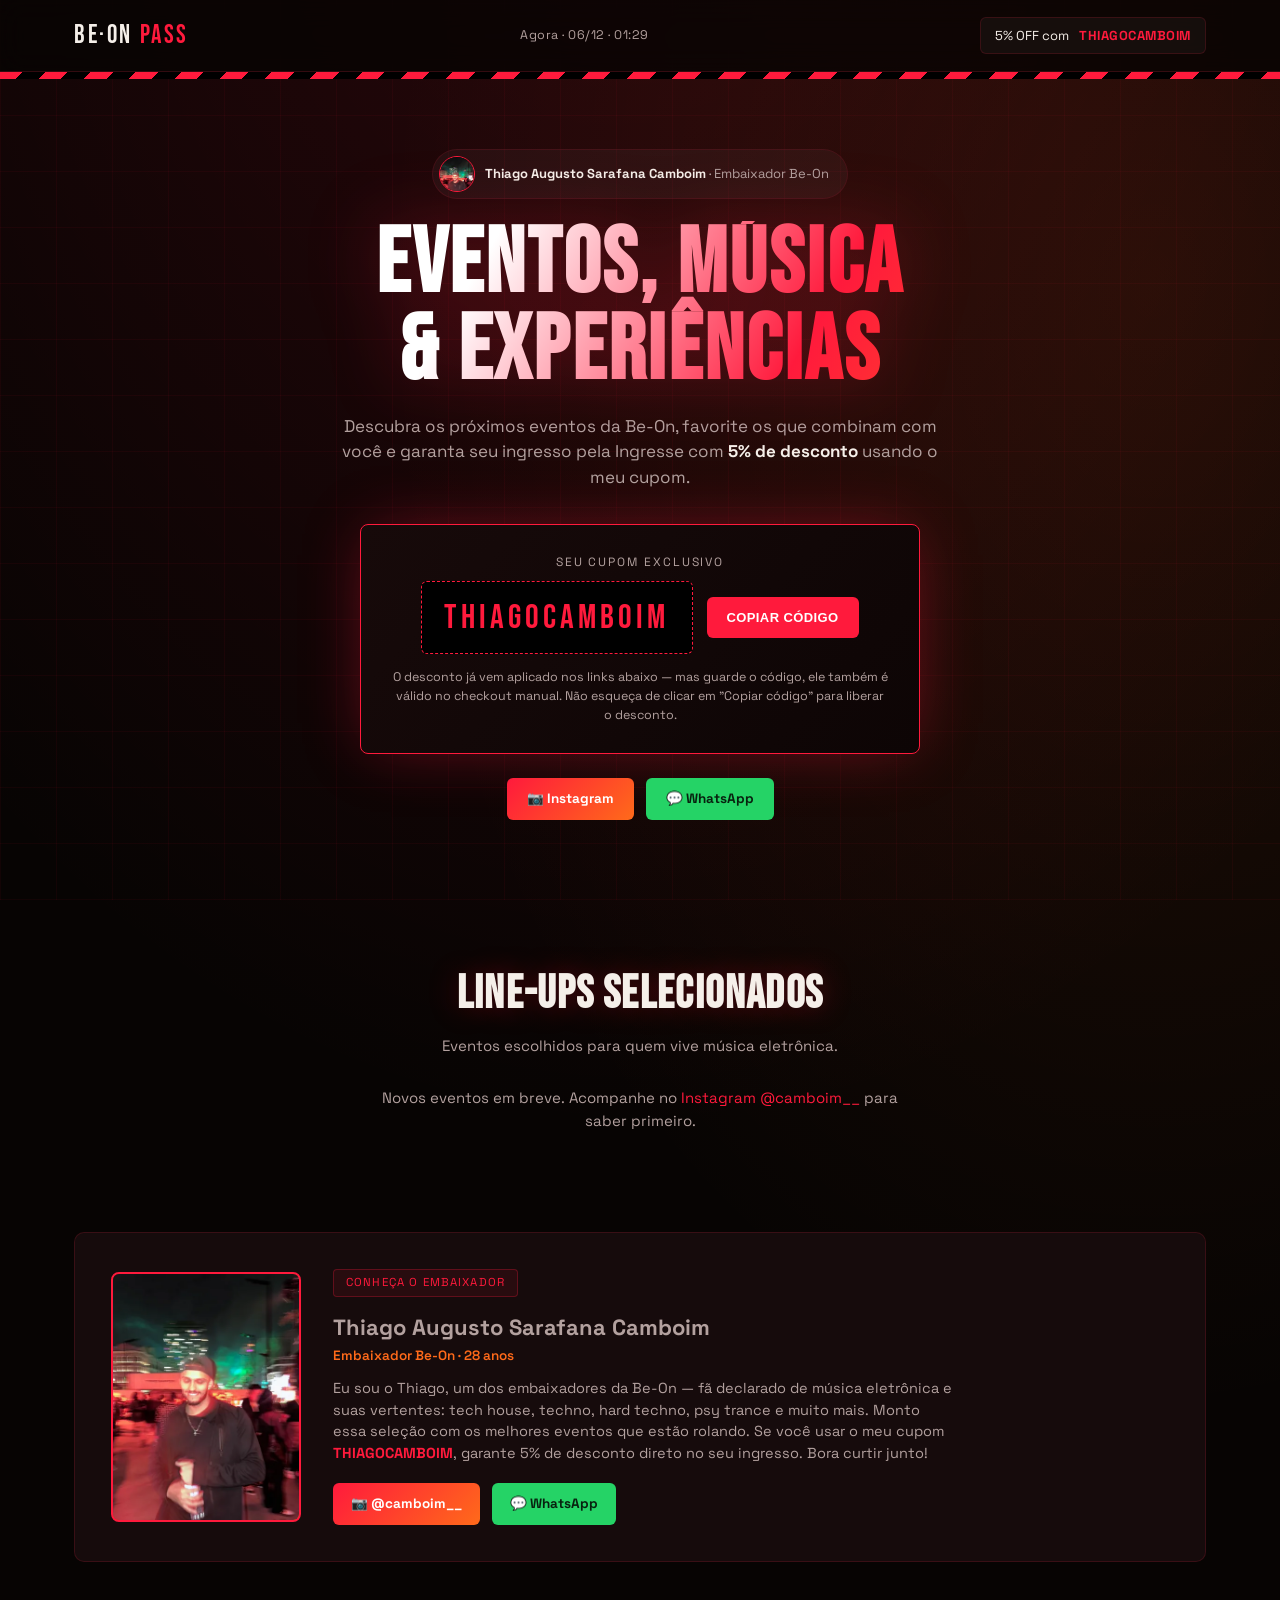
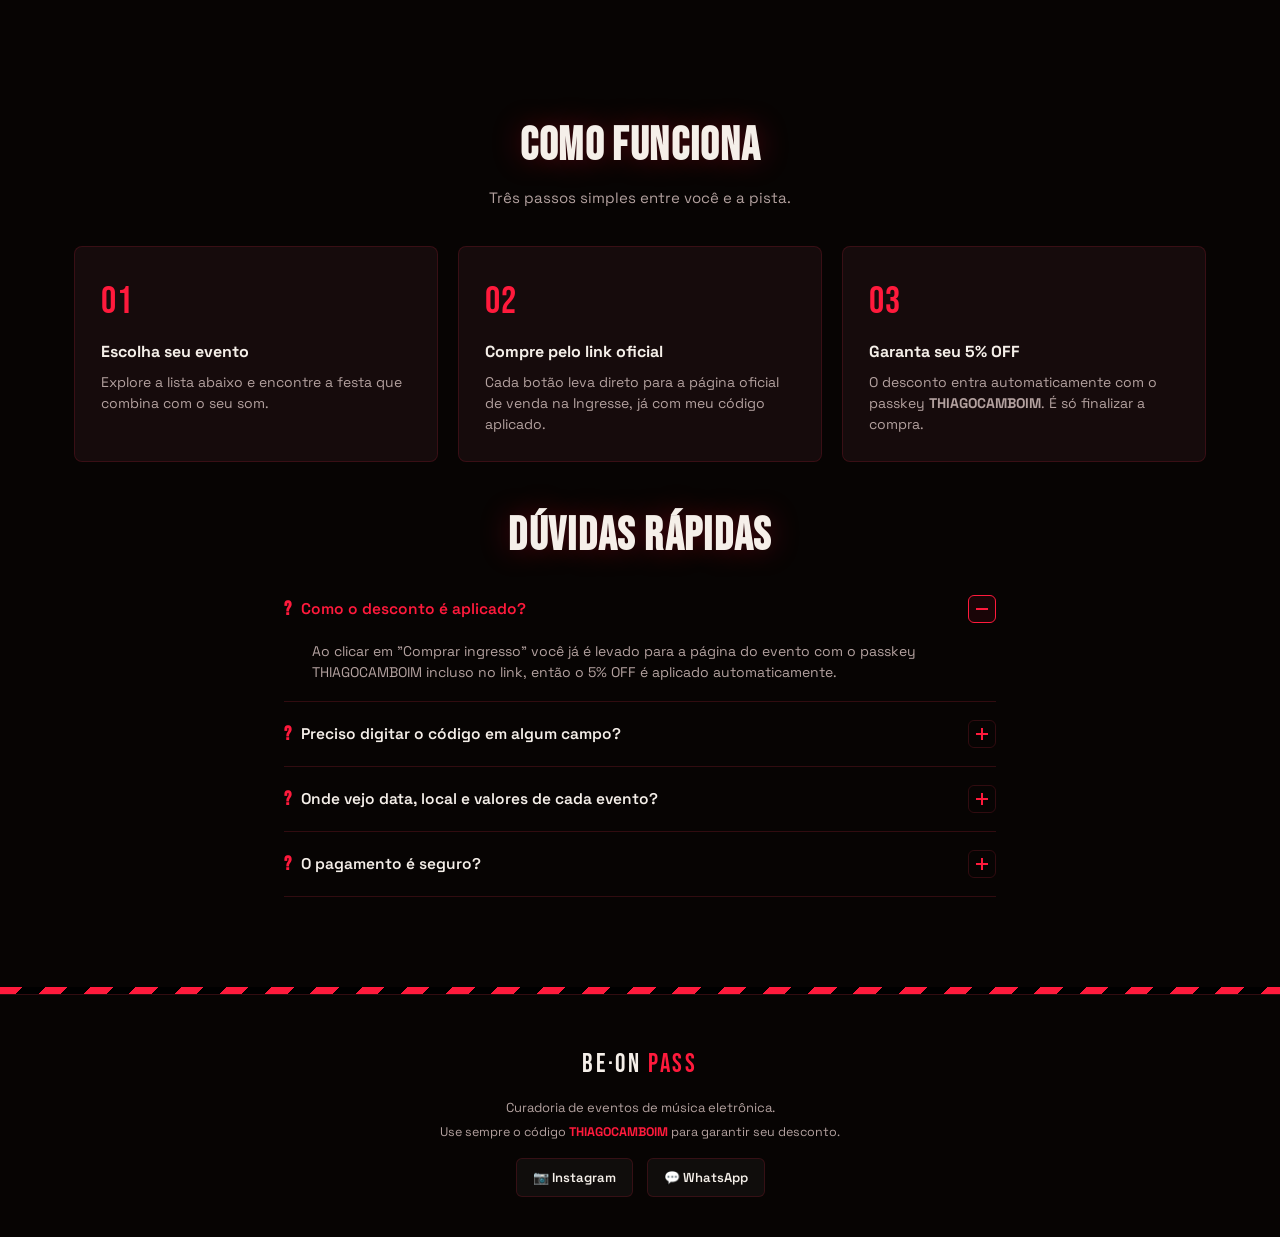
==== index.html @ ff4e0a21 "Atualiza site: remove Outworld, SEO/imagens otimizadas, rollover automático, SOLD OUT no X, After X " ====
<!DOCTYPE html>
<html lang="pt-BR">
<head>
<meta charset="UTF-8">
<meta name="viewport" content="width=device-width, initial-scale=1.0">
<title>Ingressos BE-ON com 5% OFF | After X Adriatique, Crochestra, Music On, The Grid, One Life — THIAGOCAMBOIM</title>
<meta name="description" content="Garanta seu ingresso para os melhores eventos de música eletrônica da Be-On com 5% de desconto usando o código THIAGOCAMBOIM: After X Adriatique, Crochestra, Music On, The Grid Unreal e One Life com Michael Bibi.">
<meta name="keywords" content="be-on ingressos, desconto ingresso the grid, x adriatique são paulo, ingresso adriatique anhangabaú, after x adriatique komplexo tempo, music on são paulo, crochestra ingresso, one life michael bibi, thiagocamboim cupom, ingresso techno são paulo">
<meta name="robots" content="index, follow, max-image-preview:large">
<meta name="author" content="Thiago Camboim">
<meta name="theme-color" content="#070403">
<meta name="google-site-verification" content="QLMeH3J8oh2nzZnruPZxQQrHIIpXJBUiJJhDaGqY7m0" />
<link rel="canonical" href="https://camboim123.github.io/be-on-eventos/">
<link rel="icon" href="data:image/svg+xml,%3Csvg xmlns='http://www.w3.org/2000/svg' viewBox='0 0 100 100'%3E%3Ctext y='.9em' font-size='90'%3E%F0%9F%8E%A7%3C/text%3E%3C/svg%3E">

<!-- Open Graph -->
<meta property="og:type" content="website">
<meta property="og:site_name" content="BE·ON PASS">
<meta property="og:locale" content="pt_BR">
<meta property="og:title" content="Ingressos BE-ON com 5% OFF | Código THIAGOCAMBOIM">
<meta property="og:description" content="After X Adriatique, Crochestra, Music On, The Grid Unreal e One Life — garanta seu ingresso com 5% de desconto.">
<meta property="og:image" content="https://camboim123.github.io/be-on-eventos/img/og-image.jpg">
<meta property="og:image:width" content="1200">
<meta property="og:image:height" content="630">
<meta property="og:image:alt" content="BE·ON PASS — ingressos com 5% OFF, cupom THIAGOCAMBOIM">
<meta property="og:url" content="https://camboim123.github.io/be-on-eventos/">

<!-- Twitter Card -->
<meta name="twitter:card" content="summary_large_image">
<meta name="twitter:title" content="Ingressos BE-ON com 5% OFF | Código THIAGOCAMBOIM">
<meta name="twitter:description" content="After X Adriatique, Crochestra, Music On, The Grid Unreal e One Life — garanta seu ingresso com 5% de desconto.">
<meta name="twitter:image" content="https://camboim123.github.io/be-on-eventos/img/og-image.jpg">

<link rel="preconnect" href="https://fonts.googleapis.com">
<link rel="preconnect" href="https://fonts.gstatic.com" crossorigin>
<link href="https://fonts.googleapis.com/css2?family=Space+Grotesk:wght@400;500;600;700&family=Bebas+Neue&display=swap" rel="stylesheet">

<script type="application/ld+json">
{
  "@context": "https://schema.org",
  "@graph": [
    {
      "@type": "Event",
      "name": "X — Adriatique",
      "startDate": "2026-09-26T14:00:00-03:00",
      "eventAttendanceMode": "https://schema.org/OfflineEventAttendanceMode",
      "eventStatus": "https://schema.org/EventScheduled",
      "location": {
        "@type": "Place",
        "name": "Vale do Anhangabaú",
        "address": {
          "@type": "PostalAddress",
          "addressLocality": "São Paulo",
          "addressRegion": "SP",
          "addressCountry": "BR"
        }
      },
      "image": "https://camboim123.github.io/be-on-eventos/img/x-adriatique.webp",
      "description": "Adriatique apresenta o X em São Paulo — uma noite guiada pelo som melódico e envolvente do duo suíço.",
      "url": "https://embedstore.ingresse.com/tickets/www.ingresse.com/event/91444?coupon=THIAGOCAMBOIM",
      "endDate": "2026-09-26T23:00:00-03:00",
      "offers": {
        "@type": "Offer",
        "url": "https://embedstore.ingresse.com/tickets/www.ingresse.com/event/91444?coupon=THIAGOCAMBOIM",
        "availability": "https://schema.org/SoldOut"
      }
    },
    {
      "@type": "Event",
      "name": "After X Adriatique — Forever [After Party]",
      "startDate": "2026-09-26T23:00:00-03:00",
      "endDate": "2026-09-27T07:00:00-03:00",
      "eventAttendanceMode": "https://schema.org/OfflineEventAttendanceMode",
      "eventStatus": "https://schema.org/EventScheduled",
      "location": {
        "@type": "Place",
        "name": "Komplexo Tempo",
        "address": {
          "@type": "PostalAddress",
          "streetAddress": "Av. Henry Ford, 511",
          "addressLocality": "São Paulo",
          "addressRegion": "SP",
          "addressCountry": "BR"
        }
      },
      "image": "https://camboim123.github.io/be-on-eventos/img/after-x.webp",
      "description": "After oficial do X São Paulo: Adriatique em DJ set mais intimista no Komplexo Tempo, das 23h às 7h.",
      "url": "https://camboim123.github.io/be-on-eventos/#eventos"
    },
    {
      "@type": "Event",
      "name": "Crochestra — Freedom Fighters x Meir Briskman & Live Orchestra",
      "startDate": "2026-10-17",
      "eventAttendanceMode": "https://schema.org/OfflineEventAttendanceMode",
      "eventStatus": "https://schema.org/EventScheduled",
      "location": {
        "@type": "Place",
        "name": "Komplexo Tempo",
        "address": {
          "@type": "PostalAddress",
          "addressLocality": "São Paulo",
          "addressRegion": "SP",
          "addressCountry": "BR"
        }
      },
      "image": "https://camboim123.github.io/be-on-eventos/img/crochestra.webp",
      "description": "O encontro entre música eletrônica e orquestra ao vivo em um espetáculo único.",
      "url": "https://cart.ingresse.com/7bc10b1b-bef9-45cf-a45b-135651fd921a/tickets?passkey=THIAGOCAMBOIM"
    },
    {
      "@type": "Event",
      "name": "Music On São Paulo (Marco Carola)",
      "startDate": "2026-11-07",
      "eventAttendanceMode": "https://schema.org/OfflineEventAttendanceMode",
      "eventStatus": "https://schema.org/EventScheduled",
      "location": {
        "@type": "Place",
        "name": "São Paulo",
        "address": {
          "@type": "PostalAddress",
          "addressLocality": "São Paulo",
          "addressRegion": "SP",
          "addressCountry": "BR"
        }
      },
      "image": "https://camboim123.github.io/be-on-eventos/img/music-on.webp",
      "description": "Marco Carola apresenta o Music On — a marca referência em house music.",
      "url": "https://embedstore.ingresse.com/tickets/www.ingresse.com/event/102379?coupon=THIAGOCAMBOIM"
    },
    {
      "@type": "Event",
      "name": "The Grid — Unreal (Unreal Brasil)",
      "startDate": "2026-11-21",
      "eventAttendanceMode": "https://schema.org/OfflineEventAttendanceMode",
      "eventStatus": "https://schema.org/EventScheduled",
      "location": {
        "@type": "Place",
        "name": "Komplexo Tempo",
        "address": {
          "@type": "PostalAddress",
          "addressLocality": "São Paulo",
          "addressRegion": "SP",
          "addressCountry": "BR"
        }
      },
      "image": "https://camboim123.github.io/be-on-eventos/img/grid-unreal.webp",
      "description": "Line-up: Acid Asian, Cloudy, Davyboi, Johannes Schuster, Kuko, Sayba e Serafina.",
      "url": "https://embedstore.ingresse.com/tickets/www.ingresse.com/event/103569?coupon=THIAGOCAMBOIM"
    },
    {
      "@type": "Event",
      "name": "One Life — Michael Bibi",
      "startDate": "2026-11-28",
      "eventAttendanceMode": "https://schema.org/OfflineEventAttendanceMode",
      "eventStatus": "https://schema.org/EventScheduled",
      "location": {
        "@type": "Place",
        "name": "Arena Pinheiros",
        "address": {
          "@type": "PostalAddress",
          "addressLocality": "São Paulo",
          "addressRegion": "SP",
          "addressCountry": "BR"
        }
      },
      "image": "https://camboim123.github.io/be-on-eventos/img/one-life.webp",
      "description": "Michael Bibi apresenta o One Life — uma viagem sonora pelo universo tech house.",
      "url": "https://embedstore.ingresse.com/tickets/www.ingresse.com/event/95761?coupon=THIAGOCAMBOIM"
    }
  ]
}
</script>

<style>
  :root{
    --bg:#070403;
    --bg-alt:#0f0808;
    --card:#160b0c;
    --card-border:#5c141f80;
    --text:#f5efe9;
    --text-dim:#b3a19f;
    --accent:#ff1a3c;
    --accent2:#a3001a;
    --accent3:#ff6a1a;
    --gradient: linear-gradient(135deg, var(--accent2), var(--accent3));
  }
  *{box-sizing:border-box; margin:0; padding:0;}
  [hidden]{display:none !important;}
  html{scroll-behavior:smooth; scroll-padding-top:84px;}
  body{
    position:relative;
    background:
      radial-gradient(ellipse 80% 50% at 50% -10%, #ff1a3c26, transparent),
      radial-gradient(ellipse 60% 40% at 90% 10%, #ff6a1a1a, transparent),
      var(--bg);
    color:var(--text);
    font-family:'Space Grotesk', sans-serif;
    line-height:1.5;
    -webkit-font-smoothing:antialiased;
    overflow-x:hidden;
  }
  body::before{
    content:"";
    position:fixed; inset:0; z-index:-1; pointer-events:none;
    background-image:
      repeating-linear-gradient(0deg, #ff1a3c0d 0px, #ff1a3c0d 1px, transparent 1px, transparent 56px),
      repeating-linear-gradient(90deg, #ff1a3c0d 0px, #ff1a3c0d 1px, transparent 1px, transparent 56px);
  }
  .display{ font-family:'Bebas Neue', sans-serif; letter-spacing:0.03em; }
  a{color:inherit; text-decoration:none;}
  .wrap{max-width:1180px; margin:0 auto; padding:0 24px;}

  /* HAZARD STRIP */
  .hazard-strip{
    height:7px;
    background:repeating-linear-gradient(135deg, var(--accent) 0 16px, #000 16px 32px);
  }


  /* NAV */
  nav.topbar{
    position:sticky; top:0; z-index:50;
    backdrop-filter:blur(14px);
    background:#070403cc;
    border-bottom:1px solid var(--card-border);
  }
  nav.topbar .wrap{display:flex; align-items:center; justify-content:space-between; padding-top:16px; padding-bottom:16px;}
  .logo{font-family:'Bebas Neue',sans-serif; font-size:26px; letter-spacing:0.1em;}
  .logo span{color:var(--accent);}
  .nav-code{
    display:flex; align-items:center; gap:10px;
    background:#ffffff0a; border:1px solid var(--card-border);
    padding:8px 14px; border-radius:6px; font-size:13px;
  }
  .nav-code b{color:var(--accent); font-weight:700; letter-spacing:0.04em;}

  /* HERO */
  header.hero{padding:70px 0 60px; text-align:center; position:relative;}
  .kicker{
    display:inline-block; font-size:12px; letter-spacing:0.2em; text-transform:uppercase;
    color:var(--accent3); background:#ff6a1a14; border:1px solid #ff6a1a44;
    padding:7px 16px; border-radius:4px; margin-bottom:22px;
  }
  h1.hero-title{
    font-size:clamp(44px, 9vw, 92px);
    line-height:0.95;
    background:linear-gradient(120deg, #fff 35%, var(--accent) 65%, var(--accent3));
    -webkit-background-clip:text; background-clip:text; color:transparent;
    margin-bottom:18px;
    filter:drop-shadow(0 0 34px #ff1a3c4d);
  }
  .hero-sub{
    max-width:620px; margin:0 auto 34px; color:var(--text-dim); font-size:17px;
  }
  .hero-sub b{color:var(--text);}

  /* DISCOUNT BANNER */
  .discount-card{
    max-width:560px; margin:0 auto; padding:28px 30px;
    background:linear-gradient(135deg, #170a0a, #0d0505);
    border:1px solid var(--accent);
    border-radius:8px;
    box-shadow:0 0 60px -10px #ff1a3c66;
  }
  .discount-card p.label{font-size:12px; letter-spacing:0.16em; text-transform:uppercase; color:var(--text-dim); margin-bottom:10px;}
  .code-row{
    display:flex; align-items:center; justify-content:center; gap:14px;
    flex-wrap:wrap;
  }
  .code-box{
    font-family:'Bebas Neue', sans-serif; font-size:34px; letter-spacing:0.12em;
    background:#000; border:1.5px dashed var(--accent); color:var(--accent);
    padding:10px 22px; border-radius:6px;
  }
  .copy-btn{
    background:var(--accent); color:#fff; border:none; cursor:pointer;
    font-weight:700; font-size:13px; padding:13px 20px; border-radius:6px;
    transition:transform .15s ease, box-shadow .15s ease;
    letter-spacing:0.03em;
  }
  .copy-btn:hover{transform:translateY(-2px); box-shadow:0 8px 22px -6px #ff1a3c99;}
  .copy-btn.copied{background:var(--accent3);}
  .discount-card small{display:block; margin-top:14px; color:var(--text-dim); font-size:12.5px;}

  /* HOW IT WORKS */
  section.how{padding:70px 0 20px;}
  .how-grid{
    display:grid; grid-template-columns:repeat(3,1fr); gap:20px; margin-top:36px;
  }
  .how-item{
    background:var(--card); border:1px solid var(--card-border); border-radius:8px; padding:26px;
  }
  .how-item .num{
    font-family:'Bebas Neue',sans-serif; font-size:38px; color:var(--accent); margin-bottom:10px; display:block;
  }
  .how-item h3{font-size:16px; margin-bottom:8px;}
  .how-item p{color:var(--text-dim); font-size:14px;}
  .section-title{
    text-align:center; font-size:clamp(30px,5vw,46px); margin-bottom:6px;
    text-shadow:0 0 30px #ff1a3c4d;
  }
  .section-sub{text-align:center; color:var(--text-dim); font-size:15px; max-width:520px; margin:0 auto;}

  /* EVENTS */
  section.events{padding:80px 0;}
  .events-grid{
    display:grid; grid-template-columns:repeat(3,1fr); gap:22px; margin-top:44px;
  }
  .event-card{
    position:relative; border-radius:10px; overflow:hidden;
    background:var(--card); border:1px solid var(--card-border);
    padding:0;
    display:flex; flex-direction:column;
    transition:transform .2s ease, border-color .2s ease;
    isolation:isolate;
  }
  .event-card::before{
    content:""; position:absolute; inset:0; opacity:0; transition:opacity .3s ease;
    z-index:-1;
  }
  .event-card:hover{transform:translateY(-6px); border-color:var(--accent);}
  .event-img{
    width:100%; height:340px; object-fit:contain; display:block;
    background:#000;
  }
  .event-body{
    padding:22px 24px 24px;
    display:flex; flex-direction:column; gap:12px;
    flex:1;
  }
  .event-tag{
    align-self:flex-start; font-size:11px; letter-spacing:0.12em; text-transform:uppercase;
    padding:5px 12px; border-radius:4px; font-weight:600;
  }
  .event-card h3{font-family:'Bebas Neue',sans-serif; font-size:30px; letter-spacing:0.03em;}
  .event-meta{
    font-size:12.5px; color:var(--accent3); font-weight:600; letter-spacing:0.02em;
  }
  .event-card p.event-desc{color:var(--text-dim); font-size:13.5px; min-height:40px;}
  .event-badge{
    display:flex; align-items:center; gap:8px; font-size:12.5px; color:var(--accent);
    background:#ff1a3c14; border:1px solid #ff1a3c44; padding:6px 12px; border-radius:4px; width:fit-content;
  }
  .buy-btn{
    margin-top:auto; text-align:center; padding:13px 18px; border-radius:6px;
    font-weight:700; font-size:14px; letter-spacing:0.02em;
    background:#fff; color:#0a0a0f;
    transition:transform .15s ease, opacity .15s ease;
  }
  .buy-btn:hover{transform:scale(1.02); opacity:.92;}

  .c1 .event-tag{background:#ff1a4d22; color:#ff8fa8;}
  .c2 .event-tag{background:#ff6a1a22; color:#ffb27a;}
  .c3 .event-tag{background:#ffb70022; color:#ffdb80;}
  .c4 .event-tag{background:#ff3d3d22; color:#ff9d9d;}
  .c5 .event-tag{background:#ff005522; color:#ff7fac;}
  .c6 .event-tag{background:#ff880022; color:#ffbf80;}

  /* FAQ */
  section.faq{padding:20px 0 90px;}
  .faq-item{
    border-bottom:1px solid var(--card-border);
  }
  .faq-q{
    display:flex; align-items:center; justify-content:space-between; gap:16px;
    width:100%; background:none; border:none; cursor:pointer;
    padding:18px 0; text-align:left; font-family:inherit;
  }
  .faq-q-text{
    display:flex; align-items:center; gap:10px; font-size:15.5px; font-weight:600; color:var(--text);
  }
  .faq-q-text::before{content:"?"; color:var(--accent); font-family:'Bebas Neue',sans-serif; font-size:20px;}
  .faq-toggle{
    flex-shrink:0; width:28px; height:28px; border-radius:6px;
    border:1px solid var(--card-border); position:relative;
    transition:border-color .25s ease, background .25s ease;
  }
  .faq-toggle::before, .faq-toggle::after{
    content:""; position:absolute; background:var(--accent);
    top:50%; left:50%; transform:translate(-50%,-50%);
    transition:opacity .2s ease, transform .3s ease;
  }
  .faq-toggle::before{width:12px; height:2px;}
  .faq-toggle::after{width:2px; height:12px;}
  .faq-item.open .faq-q-text{color:var(--accent);}
  .faq-item.open .faq-toggle{border-color:var(--accent); background:#ff1a3c14;}
  .faq-item.open .faq-toggle::after{opacity:0; transform:translate(-50%,-50%) rotate(90deg);}
  .faq-answer{
    max-height:0; overflow:hidden;
    transition:max-height .35s ease;
  }
  .faq-answer p{color:var(--text-dim); font-size:14px; padding:0 0 18px 28px;}
  .faq-item.open .faq-answer{max-height:260px;}

  /* FOOTER */
  footer{
    padding:50px 0 40px; border-top:1px solid var(--card-border); text-align:center;
  }
  footer .logo{margin-bottom:14px;}
  footer p{color:var(--text-dim); font-size:13px; margin-bottom:6px;}
  footer .social{color:var(--text-dim); font-size:12.5px;}
  footer .social-links{
    display:flex; justify-content:center; gap:14px; margin-top:16px; flex-wrap:wrap;
  }
  footer .social-links a{
    display:flex; align-items:center; gap:8px; font-size:13px; font-weight:600;
    background:#ffffff0a; border:1px solid var(--card-border); padding:9px 16px; border-radius:6px;
    transition:border-color .15s ease;
  }
  footer .social-links a:hover{border-color:var(--accent);}

  /* ABOUT / SOBRE MIM */
  section.about{padding:20px 0 80px;}
  .about-card{
    display:flex; align-items:center; gap:32px;
    background:var(--card); border:1px solid var(--card-border); border-radius:10px;
    padding:36px;
  }
  .about-avatar{
    flex-shrink:0; width:190px; height:250px; border-radius:8px;
    background:var(--gradient); display:flex; align-items:center; justify-content:center;
    font-family:'Bebas Neue',sans-serif; font-size:38px; color:#fff;
    overflow:hidden; border:2px solid var(--accent);
  }
  .about-avatar img{width:100%; height:100%; object-fit:cover; object-position:top center; display:block;}
  .about-text .about-name{font-size:22px; font-weight:700; margin-bottom:2px;}
  .about-text .about-role{
    display:inline-block; font-size:11.5px; letter-spacing:0.1em; text-transform:uppercase;
    color:var(--accent); background:#ff1a3c14; border:1px solid #ff1a3c44;
    padding:4px 12px; border-radius:4px; margin-bottom:14px;
  }
  .about-text p{color:var(--text-dim); font-size:14.5px; max-width:620px; margin-bottom:18px;}
  .about-links{display:flex; gap:12px; flex-wrap:wrap;}
  .about-links a{
    display:flex; align-items:center; gap:8px; font-size:13.5px; font-weight:700;
    padding:11px 18px; border-radius:6px; transition:transform .15s ease;
  }
  .about-links a:hover{transform:translateY(-2px);}
  .about-links .ig{background:linear-gradient(135deg,#ff1a3c,#ff6a1a); color:#fff;}
  .about-links .wa{background:#25D366; color:#08210f;}

  /* PRÓXIMO EVENTO */
  section.next{padding:20px 0 30px;}
  .next-card{
    display:flex; gap:0; background:var(--card); border:1px solid var(--accent);
    border-radius:10px; overflow:hidden;
    box-shadow:0 0 60px -18px #ff1a3c66;
  }
  .next-img{width:280px; min-width:280px; height:auto; align-self:stretch; object-fit:contain; display:block; background:#000;}
  .next-body{padding:32px; display:flex; flex-direction:column; gap:14px; flex:1;}
  .next-tag{
    align-self:flex-start; font-size:11px; letter-spacing:0.14em; text-transform:uppercase;
    padding:6px 14px; border-radius:4px; font-weight:700;
    background:var(--gradient); color:#fff;
  }
  .next-body h3{font-family:'Bebas Neue',sans-serif; font-size:38px; letter-spacing:0.02em;}
  .next-meta{color:var(--accent3); font-size:13.5px; font-weight:600;}
  .countdown{display:flex; gap:10px; margin:6px 0;}
  .countdown .box{
    background:#000; border:1px solid var(--card-border); border-radius:6px;
    padding:10px 14px; text-align:center; min-width:64px;
  }
  .countdown .box b{display:block; font-family:'Bebas Neue',sans-serif; font-size:26px; color:var(--accent);}
  .countdown .box span{font-size:10px; letter-spacing:0.08em; color:var(--text-dim); text-transform:uppercase;}
  .next-body .buy-btn{align-self:flex-start; padding:14px 30px;}

  @media (max-width: 860px){
    .how-grid, .events-grid{grid-template-columns:1fr 1fr;}
    .next-card{flex-direction:column;}
    .next-img{width:100%; height:220px;}
    .about-card{flex-direction:column; text-align:center;}
    .about-links{justify-content:center;}
  }
  @media (max-width: 560px){
    .how-grid, .events-grid{grid-template-columns:1fr;}
    .nav-code{display:none;}
    .countdown{flex-wrap:wrap;}
    .countdown .box{min-width:56px; padding:8px 10px;}
  }

  /* ===== V2: estrutura inspirada na referência (busca, favoritos, sold out, barra inferior) ===== */
  .clock{font-size:12.5px; color:var(--text-dim); letter-spacing:0.04em; white-space:nowrap;}
  .ambassador-chip{
    display:inline-flex; align-items:center; gap:10px; margin-bottom:22px;
    background:#ffffff0a; border:1px solid var(--card-border); border-radius:999px;
    padding:6px 18px 6px 6px; font-size:13px; color:var(--text-dim);
  }
  .ambassador-chip img{
    width:36px; height:36px; border-radius:50%; object-fit:cover; object-position:top center;
    border:1.5px solid var(--accent); display:block;
  }
  .ambassador-chip b{color:var(--text); font-weight:700;}
  .hero-links{display:flex; gap:12px; justify-content:center; flex-wrap:wrap; margin-top:24px;}
  .hero-links a{
    display:flex; align-items:center; gap:8px; font-size:13.5px; font-weight:700;
    padding:11px 20px; border-radius:6px; transition:transform .15s ease;
  }
  .hero-links a:hover{transform:translateY(-2px);}
  .hero-links .ig{background:linear-gradient(135deg,#ff1a3c,#ff6a1a); color:#fff;}
  .hero-links .wa{background:#25D366; color:#08210f;}

  .toolbar{display:flex; gap:12px; max-width:680px; margin:30px auto 0; flex-wrap:wrap;}
  .search{
    flex:1; min-width:230px; display:flex; align-items:center; gap:10px;
    background:#ffffff0a; border:1px solid var(--card-border); border-radius:8px; padding:0 14px;
  }
  .search:focus-within{border-color:var(--accent);}
  .search input{
    flex:1; min-width:0; background:none; border:none; outline:none; color:var(--text);
    font:inherit; font-size:15px; padding:13px 0;
  }
  .search input::placeholder{color:#b3a19f99;}
  .chip{
    background:#ffffff0a; border:1px solid var(--card-border); color:var(--text);
    border-radius:8px; padding:0 18px; min-height:46px; font:inherit; font-weight:600; cursor:pointer;
  }
  .chip[aria-pressed="true"]{border-color:var(--accent); background:#ff1a3c1f;}
  .chip em{font-style:normal; color:var(--accent); margin-left:6px;}
  .f-hide{display:none !important;}
  .no-events{margin-top:30px !important;}

  .fav-btn{
    position:absolute; top:12px; right:12px; z-index:3; width:38px; height:38px; border-radius:50%;
    border:1px solid #ffffff33; background:#000000b3; color:#ffffff80; font-size:18px; line-height:1;
    cursor:pointer; display:flex; align-items:center; justify-content:center;
    transition:transform .15s ease, color .15s ease, border-color .15s ease;
  }
  .fav-btn:hover{transform:scale(1.08);}
  .fav-btn[aria-pressed="true"]{color:var(--accent); border-color:var(--accent);}

  .is-soldout .event-img{filter:grayscale(0.9) brightness(0.5);}
  .sold-stamp{
    position:absolute; top:0; left:0; right:0; height:340px; z-index:2;
    display:flex; align-items:center; justify-content:center; pointer-events:none;
  }
  .sold-stamp span{
    font-family:'Bebas Neue',sans-serif; font-size:48px; letter-spacing:0.1em; color:var(--accent);
    white-space:nowrap; line-height:1.1;
    border:4px solid var(--accent); border-radius:6px; padding:2px 20px; background:#000000b8;
    transform:rotate(-10deg); text-shadow:0 0 24px #ff1a3c88;
  }
  .buy-btn.soldout{
    background:#241214; color:#9a8583; border:1px solid var(--card-border);
    cursor:not-allowed; pointer-events:none; letter-spacing:0.14em;
  }
  .event-badge.soft{color:var(--text-dim); background:#ffffff0a; border-color:var(--card-border);}

  .toast{
    position:fixed; left:50%; bottom:32px; z-index:100; pointer-events:none;
    transform:translate(-50%,16px); opacity:0; transition:opacity .2s ease, transform .2s ease;
    background:#160b0c; border:1px solid var(--accent); color:var(--text);
    padding:11px 20px; border-radius:8px; font-size:14px; font-weight:600;
    box-shadow:0 10px 40px -10px #ff1a3c88;
  }
  .toast.show{opacity:1; transform:translate(-50%,0);}

  .bottom-nav{display:none;}
  @media (max-width: 860px){
    body{padding-bottom:calc(76px + env(safe-area-inset-bottom, 0px));}
    .bottom-nav{
      display:grid; grid-template-columns:repeat(5,1fr);
      position:fixed; left:0; right:0; bottom:0; z-index:60;
      background:#070403ee; backdrop-filter:blur(14px); border-top:1px solid var(--card-border);
      padding:6px 4px calc(6px + env(safe-area-inset-bottom, 0px));
    }
    .bottom-nav a, .bottom-nav button{
      background:none; border:none; color:var(--text-dim); font:inherit; font-size:11px; font-weight:600;
      display:flex; flex-direction:column; align-items:center; gap:2px; padding:6px 2px; cursor:pointer;
    }
    .bottom-nav .ic{font-size:19px; line-height:1;}
    .bottom-nav .active{color:var(--accent);}
    .toast{bottom:calc(92px + env(safe-area-inset-bottom, 0px));}
  }
  @media (max-width: 560px){
    .code-box{font-size:clamp(22px, 7.2vw, 34px); letter-spacing:0.08em; padding:10px 14px; max-width:100%;}
    .discount-card{padding:24px 20px;}
    .ambassador-chip{border-radius:16px; text-align:left;}
    .clock{font-size:11.5px;}
    .sold-stamp span{font-size:40px;}
  }
</style>
</head>
<body id="top">
<script type="application/json" id="beon-data">
{
  "version": 1,
  "site": {
    "coupon": "THIAGOCAMBOIM",
    "whatsapp": "5511969236782",
    "instagram": "camboim__",
    "aboutBio": "Eu sou o Thiago, um dos embaixadores da Be-On — fã declarado de música eletrônica e suas vertentes: tech house, techno, hard techno, psy trance e muito mais. Monto essa seleção com os melhores eventos que estão rolando. Se você usar o meu cupom <b style=\"color:var(--accent)\" id=\"aboutCoupon\">{{COUPON}}</b>, garante 5% de desconto direto no seu ingresso. Bora curtir junto!"
  },
  "events": [
    {
      "id": "x",
      "title": "X — Adriatique",
      "short": "X Adriatique",
      "tag": "Line-up internacional",
      "date": "2026-09-26",
      "time": "14:00",
      "end": "2026-09-26T23:00",
      "soldout": true,
      "venue": "Vale do Anhangabaú",
      "address": "",
      "city": "São Paulo",
      "state": "SP",
      "horario": "14h às 23h",
      "desc": "Adriatique apresenta o X em São Paulo — uma noite guiada pelo som melódico e envolvente do duo suíço.",
      "img": "x-adriatique.webp",
      "imgW": 810,
      "imgH": 1080,
      "alt": "X apresentado por Adriatique — São Paulo",
      "badgeMode": "soldout",
      "badgeText": "",
      "buyLabel": "SOLD OUT",
      "buyHref": "https://embedstore.ingresse.com/tickets/www.ingresse.com/event/91444?coupon=THIAGOCAMBOIM",
      "buyRel": "noopener sponsored",
      "keywords": "esgotado sold out anhangabau",
      "cta": "",
      "ldDescShort": "Adriatique apresenta o X em São Paulo — uma noite guiada pelo som melódico e envolvente do duo suíço."
    },
    {
      "id": "after-x",
      "title": "After X — Adriatique",
      "short": "After X",
      "tag": "After party",
      "date": "2026-09-26",
      "time": "23:00",
      "end": "2026-09-27T07:00",
      "soldout": false,
      "venue": "Komplexo Tempo",
      "address": "Av. Henry Ford, 511",
      "city": "São Paulo",
      "state": "SP",
      "horario": "23h às 7h",
      "desc": "Forever [After Party]: depois do Anhangabaú, a noite continua com o Adriatique em DJ set mais intimista. A partir de R$ 200 · 18+.",
      "img": "after-x.webp",
      "imgW": 600,
      "imgH": 800,
      "alt": "After X Adriatique — Forever After Party, Komplexo Tempo",
      "badgeMode": "custom",
      "badgeText": "Vendas à parte do X · ingresso pela Ingresse",
      "buyLabel": "CHAMAR NO WHATSAPP",
      "buyHref": "https://wa.me/5511969236782?text=Oi%20Thiago!%20Quero%20o%20ingresso%20do%20After%20X%20(Adriatique)%20com%20o%20seu%20cupom.",
      "buyRel": "noopener",
      "keywords": "after adriatique forever mooca",
      "cta": "CHAMAR NO WHATSAPP",
      "ldDescShort": "After oficial do X São Paulo: Adriatique em DJ set mais intimista no Komplexo Tempo, das 23h às 7h.",
      "ldUrl": "https://camboim123.github.io/be-on-eventos/#eventos"
    },
    {
      "id": "crochestra",
      "title": "Crochestra",
      "short": "Crochestra",
      "tag": "Eletrônico + orquestra",
      "date": "2026-10-17",
      "time": "",
      "end": "",
      "soldout": false,
      "venue": "Komplexo Tempo",
      "address": "",
      "city": "São Paulo",
      "state": "SP",
      "horario": "",
      "desc": "Freedom Fighters x Meir Briskman &amp; Live Orchestra — o encontro entre música eletrônica e orquestra ao vivo em um espetáculo único.",
      "img": "crochestra.webp",
      "imgW": 399,
      "imgH": 501,
      "alt": "Crochestra — Freedom Fighters x Meir Briskman &amp; Live Orchestra",
      "badgeMode": "default",
      "badgeText": "",
      "buyLabel": "COMPRAR INGRESSO",
      "buyHref": "https://cart.ingresse.com/7bc10b1b-bef9-45cf-a45b-135651fd921a/tickets?passkey=THIAGOCAMBOIM",
      "buyRel": "noopener sponsored",
      "keywords": "",
      "cta": "",
      "ldName": "Crochestra — Freedom Fighters x Meir Briskman & Live Orchestra",
      "ldDescShort": "O encontro entre música eletrônica e orquestra ao vivo em um espetáculo único."
    },
    {
      "id": "music-on",
      "title": "Music On",
      "short": "Music On",
      "tag": "House music",
      "date": "2026-11-07",
      "time": "",
      "end": "",
      "soldout": false,
      "venue": "São Paulo",
      "address": "",
      "city": "São Paulo",
      "state": "SP",
      "horario": "",
      "desc": "Marco Carola apresenta o Music On — a marca referência em house music direto pra pista.",
      "img": "music-on.webp",
      "imgW": 720,
      "imgH": 720,
      "alt": "Music On São Paulo — Marco Carola presents",
      "badgeMode": "default",
      "badgeText": "",
      "buyLabel": "COMPRAR INGRESSO",
      "buyHref": "https://embedstore.ingresse.com/tickets/www.ingresse.com/event/102379?coupon=THIAGOCAMBOIM",
      "buyRel": "noopener sponsored",
      "keywords": "",
      "cta": "",
      "ldName": "Music On São Paulo (Marco Carola)",
      "ldDescShort": "Marco Carola apresenta o Music On — a marca referência em house music."
    },
    {
      "id": "grid-unreal",
      "title": "The Grid — Unreal",
      "short": "The Grid Unreal",
      "tag": "Edição especial",
      "date": "2026-11-21",
      "time": "",
      "end": "",
      "soldout": false,
      "venue": "Komplexo Tempo",
      "address": "",
      "city": "São Paulo",
      "state": "SP",
      "horario": "",
      "desc": "Line-up: Acid Asian, Cloudy, Davyboi, Johannes Schuster, Kuko, Sayba e Serafina.",
      "img": "grid-unreal.webp",
      "imgW": 386,
      "imgH": 518,
      "alt": "Unreal Brasil — The Grid Unreal",
      "badgeMode": "default",
      "badgeText": "",
      "buyLabel": "COMPRAR INGRESSO",
      "buyHref": "https://embedstore.ingresse.com/tickets/www.ingresse.com/event/103569?coupon=THIAGOCAMBOIM",
      "buyRel": "noopener sponsored",
      "keywords": "",
      "cta": "",
      "ldName": "The Grid — Unreal (Unreal Brasil)",
      "ldDescShort": "Line-up: Acid Asian, Cloudy, Davyboi, Johannes Schuster, Kuko, Sayba e Serafina."
    },
    {
      "id": "one-life",
      "title": "One Life",
      "short": "One Life",
      "tag": "Tech House",
      "date": "2026-11-28",
      "time": "",
      "end": "",
      "soldout": false,
      "venue": "Arena Pinheiros",
      "address": "",
      "city": "São Paulo",
      "state": "SP",
      "horario": "",
      "desc": "Michael Bibi apresenta o One Life — uma viagem sonora pelo universo tech house que já é fenômeno mundial.",
      "img": "one-life.webp",
      "imgW": 600,
      "imgH": 800,
      "alt": "Michael Bibi presents One Life — São Paulo",
      "badgeMode": "default",
      "badgeText": "",
      "buyLabel": "COMPRAR INGRESSO",
      "buyHref": "https://embedstore.ingresse.com/tickets/www.ingresse.com/event/95761?coupon=THIAGOCAMBOIM",
      "buyRel": "noopener sponsored",
      "keywords": "",
      "cta": "",
      "ldName": "One Life — Michael Bibi",
      "ldDescShort": "Michael Bibi apresenta o One Life — uma viagem sonora pelo universo tech house."
    }
  ]
}
</script>

<nav class="topbar">
  <div class="wrap">
    <a class="logo" href="#top">BE·ON <span>PASS</span></a>
    <div class="clock" id="clock">Agora · --</div>
    <div class="nav-code">5% OFF com <b id="navCoupon">THIAGOCAMBOIM</b></div>
  </div>
</nav>
<div class="hazard-strip"></div>

<header class="hero">
  <div class="wrap">
    <div class="ambassador-chip">
      <img src="img/thiago.webp" width="400" height="540" decoding="async" alt="">
      <span><b>Thiago Augusto Sarafana Camboim</b> · Embaixador Be-On</span>
    </div>
    <h1 class="hero-title display">EVENTOS, MÚSICA<br>&amp; EXPERIÊNCIAS</h1>
    <p class="hero-sub">
      Descubra os próximos eventos da Be-On, favorite os que combinam com você e garanta seu ingresso
      pela Ingresse com <b>5% de desconto</b> usando o meu cupom.
    </p>

    <div class="discount-card">
      <p class="label">Seu cupom exclusivo</p>
      <div class="code-row">
        <div class="code-box" id="codeBox">THIAGOCAMBOIM</div>
        <button class="copy-btn" id="copyBtn" onclick="copyCode()">COPIAR CÓDIGO</button>
      </div>
      <small>O desconto já vem aplicado nos links abaixo — mas guarde o código, ele também é válido no checkout manual. Não esqueça de clicar em "Copiar código" para liberar o desconto.</small>
    </div>

    <div class="hero-links">
      <a class="ig" id="heroIg" href="https://www.instagram.com/camboim__/" target="_blank" rel="noopener">📷 Instagram</a>
      <a class="wa" id="heroWa" href="https://wa.me/5511969236782?text=Oi%20Thiago!%20Vim%20pela%20sua%20p%C3%A1gina%20de%20eventos%20Be-On." target="_blank" rel="noopener">💬 WhatsApp</a>
    </div>
  </div>
</header>

<section class="next" id="next">
  <div class="wrap">
    <div class="next-card">
      <img class="next-img" id="nextImg" src="img/after-x.webp" width="600" height="800" fetchpriority="high" alt="After X Adriatique — Forever After Party, Komplexo Tempo">
      <div class="next-body">
        <span class="next-tag" id="nextTag">Próximo evento</span>
        <h3 class="display" id="nextTitle">AFTER X — ADRIATIQUE</h3>
        <p class="next-meta" id="nextMeta">📅 26 de setembro de 2026 · 23h às 7h · 📍 Komplexo Tempo, Mooca, São Paulo</p>
        <div class="countdown" id="countdown">
          <div class="box"><b id="cd-days">--</b><span>Dias</span></div>
          <div class="box"><b id="cd-hours">--</b><span>Horas</span></div>
          <div class="box"><b id="cd-min">--</b><span>Min</span></div>
          <div class="box"><b id="cd-sec">--</b><span>Seg</span></div>
        </div>
        <a class="buy-btn" id="nextBuy" href="https://wa.me/5511969236782?text=Oi%20Thiago!%20Quero%20o%20ingresso%20do%20After%20X%20(Adriatique)%20com%20o%20seu%20cupom." target="_blank" rel="noopener">CHAMAR NO WHATSAPP</a>
      </div>
    </div>
  </div>
</section>

<section class="events" id="eventos">
  <div class="wrap">
    <h2 class="section-title display">LINE-UPS SELECIONADOS</h2>
    <p class="section-sub">Eventos escolhidos para quem vive música eletrônica.</p>

    <div class="toolbar" id="toolbar">
      <label class="search">
        <span aria-hidden="true">⌕</span>
        <input id="search" type="search" placeholder="Buscar por evento, artista, local ou mês" autocomplete="off" aria-label="Buscar eventos">
      </label>
      <button class="chip" id="favFilter" type="button" aria-pressed="false">♥ Favoritos<em id="favCount">0</em></button>
    </div>

    <p class="no-events section-sub" id="noEvents" hidden>Novos eventos em breve. Acompanhe no <a href="https://www.instagram.com/camboim__/" target="_blank" rel="noopener" style="color:var(--accent)">Instagram @camboim__</a> para saber primeiro.</p>
    <p class="no-events section-sub" id="noResults" hidden>Nenhum evento encontrado. Tente outro nome, artista, local ou mês.</p>

    <div class="events-grid" id="eventsGrid">
      <!-- BEON:EVENTS:START -->
      <div class="event-card c1 is-soldout" data-id="x" data-date="2026-09-26" data-short="X Adriatique" data-time="14:00" data-end="2026-09-26T23:00" data-soldout data-keywords="esgotado sold out anhangabau">
        <button class="fav-btn" type="button" aria-pressed="false" aria-label="Favoritar X Adriatique" title="Favoritar">♥</button>
        <img class="event-img" src="img/x-adriatique.webp" width="810" height="1080" loading="lazy" decoding="async" alt="X apresentado por Adriatique — São Paulo">
        <div class="sold-stamp" aria-hidden="true"><span>SOLD OUT</span></div>
        <div class="event-body">
          <span class="event-tag">Line-up internacional</span>
          <h3>X — ADRIATIQUE</h3>
          <p class="event-meta">📅 26 de setembro de 2026 · 14h às 23h · 📍 Vale do Anhangabaú, São Paulo</p>
          <p class="event-desc">Adriatique apresenta o X em São Paulo — uma noite guiada pelo som melódico e envolvente do duo suíço.</p>
          <span class="event-badge soft">Ingressos esgotados</span>
          <span class="buy-btn soldout" aria-disabled="true">SOLD OUT</span>
        </div>
      </div>

      <div class="event-card c2" data-id="after-x" data-date="2026-09-26" data-short="After X" data-time="23:00" data-end="2026-09-27T07:00" data-keywords="after adriatique forever mooca" data-cta="CHAMAR NO WHATSAPP">
        <button class="fav-btn" type="button" aria-pressed="false" aria-label="Favoritar After X" title="Favoritar">♥</button>
        <img class="event-img" src="img/after-x.webp" width="600" height="800" loading="lazy" decoding="async" alt="After X Adriatique — Forever After Party, Komplexo Tempo">
        <div class="event-body">
          <span class="event-tag">After party</span>
          <h3>AFTER X — ADRIATIQUE</h3>
          <p class="event-meta">📅 26 de setembro de 2026 · 23h às 7h · 📍 Komplexo Tempo, Mooca, São Paulo</p>
          <p class="event-desc">Forever [After Party]: depois do Anhangabaú, a noite continua com o Adriatique em DJ set mais intimista. A partir de R$ 200 · 18+.</p>
          <span class="event-badge soft">Vendas à parte do X · ingresso pela Ingresse</span>
          <a class="buy-btn" href="https://wa.me/5511969236782?text=Oi%20Thiago!%20Quero%20o%20ingresso%20do%20After%20X%20(Adriatique)%20com%20o%20seu%20cupom." target="_blank" rel="noopener">CHAMAR NO WHATSAPP</a>
          <!-- TODO: trocar pelo link do Ingresse do After X (…/event/ID?coupon=THIAGOCAMBOIM) e o rótulo por COMPRAR INGRESSO -->
        </div>
      </div>

      <div class="event-card c3" data-id="crochestra" data-date="2026-10-17" data-short="Crochestra">
        <button class="fav-btn" type="button" aria-pressed="false" aria-label="Favoritar Crochestra" title="Favoritar">♥</button>
        <img class="event-img" src="img/crochestra.webp" width="399" height="501" loading="lazy" decoding="async" alt="Crochestra — Freedom Fighters x Meir Briskman &amp; Live Orchestra">
        <div class="event-body">
          <span class="event-tag">Eletrônico + orquestra</span>
          <h3>CROCHESTRA</h3>
          <p class="event-meta">📅 17 de outubro de 2026 · 📍 Komplexo Tempo, São Paulo</p>
          <p class="event-desc">Freedom Fighters x Meir Briskman &amp; Live Orchestra — o encontro entre música eletrônica e orquestra ao vivo em um espetáculo único.</p>
          <span class="event-badge">✓ 5% OFF com THIAGOCAMBOIM</span>
          <a class="buy-btn" href="https://cart.ingresse.com/7bc10b1b-bef9-45cf-a45b-135651fd921a/tickets?passkey=THIAGOCAMBOIM" target="_blank" rel="noopener sponsored">COMPRAR INGRESSO</a>
        </div>
      </div>

      <div class="event-card c4" data-id="music-on" data-date="2026-11-07" data-short="Music On">
        <button class="fav-btn" type="button" aria-pressed="false" aria-label="Favoritar Music On" title="Favoritar">♥</button>
        <img class="event-img" src="img/music-on.webp" width="720" height="720" loading="lazy" decoding="async" alt="Music On São Paulo — Marco Carola presents">
        <div class="event-body">
          <span class="event-tag">House music</span>
          <h3>MUSIC ON</h3>
          <p class="event-meta">📅 7 de novembro de 2026 · 📍 São Paulo</p>
          <p class="event-desc">Marco Carola apresenta o Music On — a marca referência em house music direto pra pista.</p>
          <span class="event-badge">✓ 5% OFF com THIAGOCAMBOIM</span>
          <a class="buy-btn" href="https://embedstore.ingresse.com/tickets/www.ingresse.com/event/102379?coupon=THIAGOCAMBOIM" target="_blank" rel="noopener sponsored">COMPRAR INGRESSO</a>
        </div>
      </div>

      <div class="event-card c5" data-id="grid-unreal" data-date="2026-11-21" data-short="The Grid Unreal">
        <button class="fav-btn" type="button" aria-pressed="false" aria-label="Favoritar The Grid Unreal" title="Favoritar">♥</button>
        <img class="event-img" src="img/grid-unreal.webp" width="386" height="518" loading="lazy" decoding="async" alt="Unreal Brasil — The Grid Unreal">
        <div class="event-body">
          <span class="event-tag">Edição especial</span>
          <h3>THE GRID — UNREAL</h3>
          <p class="event-meta">📅 21 de novembro de 2026 · 📍 Komplexo Tempo, São Paulo</p>
          <p class="event-desc">Line-up: Acid Asian, Cloudy, Davyboi, Johannes Schuster, Kuko, Sayba e Serafina.</p>
          <span class="event-badge">✓ 5% OFF com THIAGOCAMBOIM</span>
          <a class="buy-btn" href="https://embedstore.ingresse.com/tickets/www.ingresse.com/event/103569?coupon=THIAGOCAMBOIM" target="_blank" rel="noopener sponsored">COMPRAR INGRESSO</a>
        </div>
      </div>

      <div class="event-card c6" data-id="one-life" data-date="2026-11-28" data-short="One Life">
        <button class="fav-btn" type="button" aria-pressed="false" aria-label="Favoritar One Life" title="Favoritar">♥</button>
        <img class="event-img" src="img/one-life.webp" width="600" height="800" loading="lazy" decoding="async" alt="Michael Bibi presents One Life — São Paulo">
        <div class="event-body">
          <span class="event-tag">Tech House</span>
          <h3>ONE LIFE</h3>
          <p class="event-meta">📅 28 de novembro de 2026 · 📍 Arena Pinheiros, São Paulo</p>
          <p class="event-desc">Michael Bibi apresenta o One Life — uma viagem sonora pelo universo tech house que já é fenômeno mundial.</p>
          <span class="event-badge">✓ 5% OFF com THIAGOCAMBOIM</span>
          <a class="buy-btn" href="https://embedstore.ingresse.com/tickets/www.ingresse.com/event/95761?coupon=THIAGOCAMBOIM" target="_blank" rel="noopener sponsored">COMPRAR INGRESSO</a>
        </div>
      </div>
      <!-- BEON:EVENTS:END -->
    </div>
  </div>
</section>

<section class="about" id="embaixador">
  <div class="wrap">
    <div class="about-card">
      <div class="about-avatar"><img src="img/thiago.webp" width="400" height="540" loading="lazy" decoding="async" alt="Thiago Augusto Sarafana Camboim"></div>
      <div class="about-text">
        <div class="about-role">Conheça o embaixador</div>
        <p class="about-name">Thiago Augusto Sarafana Camboim</p>
        <p style="margin-bottom:12px;color:var(--accent3);font-weight:600;font-size:13.5px;">Embaixador Be-On · 28 anos</p>
        <p id="aboutBio">Eu sou o Thiago, um dos embaixadores da Be-On — fã declarado de música eletrônica e suas vertentes: tech house, techno, hard techno, psy trance e muito mais. Monto essa seleção com os melhores eventos que estão rolando. Se você usar o meu cupom <b style="color:var(--accent)" id="aboutCoupon">THIAGOCAMBOIM</b>, garante 5% de desconto direto no seu ingresso. Bora curtir junto!</p>
        <div class="about-links">
          <a class="ig" id="aboutIg" href="https://www.instagram.com/camboim__/" target="_blank" rel="noopener">📷 @camboim__</a>
          <a class="wa" id="aboutWa" href="https://wa.me/5511969236782?text=Oi%20Thiago!%20Vim%20pela%20sua%20p%C3%A1gina%20de%20eventos%20Be-On." target="_blank" rel="noopener">💬 WhatsApp</a>
        </div>
      </div>
    </div>
  </div>
</section>

<section class="how">
  <div class="wrap">
    <h2 class="section-title display">COMO FUNCIONA</h2>
    <p class="section-sub">Três passos simples entre você e a pista.</p>
    <div class="how-grid">
      <div class="how-item">
        <span class="num display">01</span>
        <h3>Escolha seu evento</h3>
        <p>Explore a lista abaixo e encontre a festa que combina com o seu som.</p>
      </div>
      <div class="how-item">
        <span class="num display">02</span>
        <h3>Compre pelo link oficial</h3>
        <p>Cada botão leva direto para a página oficial de venda na Ingresse, já com meu código aplicado.</p>
      </div>
      <div class="how-item">
        <span class="num display">03</span>
        <h3>Garanta seu 5% OFF</h3>
        <p>O desconto entra automaticamente com o passkey <b>THIAGOCAMBOIM</b>. É só finalizar a compra.</p>
      </div>
    </div>
  </div>
</section>

<section class="faq">
  <div class="wrap" style="max-width:760px;">
    <h2 class="section-title display">DÚVIDAS RÁPIDAS</h2>
    <div class="faq-item open">
      <button class="faq-q" aria-expanded="true">
        <span class="faq-q-text">Como o desconto é aplicado?</span>
        <span class="faq-toggle"></span>
      </button>
      <div class="faq-answer">
        <p>Ao clicar em "Comprar ingresso" você já é levado para a página do evento com o passkey THIAGOCAMBOIM incluso no link, então o 5% OFF é aplicado automaticamente.</p>
      </div>
    </div>
    <div class="faq-item">
      <button class="faq-q" aria-expanded="false">
        <span class="faq-q-text">Preciso digitar o código em algum campo?</span>
        <span class="faq-toggle"></span>
      </button>
      <div class="faq-answer">
        <p>Não é necessário — mas se o site pedir um código promocional durante o checkout, use THIAGOCAMBOIM.</p>
      </div>
    </div>
    <div class="faq-item">
      <button class="faq-q" aria-expanded="false">
        <span class="faq-q-text">Onde vejo data, local e valores de cada evento?</span>
        <span class="faq-toggle"></span>
      </button>
      <div class="faq-answer">
        <p>Essas informações ficam na própria página oficial de venda, que abre ao clicar em cada botão de compra.</p>
      </div>
    </div>
    <div class="faq-item">
      <button class="faq-q" aria-expanded="false">
        <span class="faq-q-text">O pagamento é seguro?</span>
        <span class="faq-toggle"></span>
      </button>
      <div class="faq-answer">
        <p>Sim, toda a compra acontece dentro da plataforma oficial Ingresse — eu apenas te levo até lá com o desconto aplicado.</p>
      </div>
    </div>
  </div>
</section>

<div class="hazard-strip"></div>
<footer>
  <div class="wrap">
    <div class="logo">BE·ON <span>PASS</span></div>
    <p>Curadoria de eventos de música eletrônica.</p>
    <p class="social">Use sempre o código <b style="color:var(--accent)" id="footerCoupon">THIAGOCAMBOIM</b> para garantir seu desconto.</p>
    <div class="social-links">
      <a id="footerIg" href="https://www.instagram.com/camboim__/" target="_blank" rel="noopener">📷 Instagram</a>
      <a id="footerWa" href="https://wa.me/5511969236782?text=Oi%20Thiago!%20Vim%20pela%20sua%20p%C3%A1gina%20de%20eventos%20Be-On." target="_blank" rel="noopener">💬 WhatsApp</a>
    </div>
  </div>
</footer>

<div class="toast" id="toast" role="status" aria-live="polite">Cupom copiado!</div>

<nav class="bottom-nav" aria-label="Navegação">
  <a href="#top"><span class="ic">⌂</span>Início</a>
  <button type="button" id="bnSearch"><span class="ic">⌕</span>Buscar</button>
  <a href="#eventos"><span class="ic">🎫</span>Eventos</a>
  <button type="button" id="bnFav"><span class="ic">♥</span>Favoritos</button>
  <a id="bottomWa" href="https://wa.me/5511969236782?text=Oi%20Thiago!%20Vim%20pela%20sua%20p%C3%A1gina%20de%20eventos%20Be-On." target="_blank" rel="noopener"><span class="ic">💬</span>WhatsApp</a>
</nav>

<script>
  function showToast(msg){
    var t = document.getElementById('toast');
    t.textContent = msg; t.classList.add('show');
    clearTimeout(showToast._t);
    showToast._t = setTimeout(function(){ t.classList.remove('show'); }, 1800);
  }

  function copyCode(){
    var text = "THIAGOCAMBOIM"; /*BEON:COUPON*/
    var btn = document.getElementById('copyBtn');
    function ok(){
      btn.textContent = "COPIADO ✓"; btn.classList.add('copied'); showToast('Cupom copiado!');
      setTimeout(function(){ btn.textContent = "COPIAR CÓDIGO"; btn.classList.remove('copied'); }, 1800);
    }
    function fallback(){
      try{
        var ta = document.createElement('textarea'); ta.value = text; ta.style.position = 'fixed'; ta.style.opacity = '0';
        document.body.appendChild(ta); ta.select(); var done = document.execCommand('copy'); document.body.removeChild(ta);
        if(done){ ok(); return; }
      }catch(e){}
      btn.textContent = "COPIE: THIAGOCAMBOIM";
    }
    if(navigator.clipboard && navigator.clipboard.writeText){
      navigator.clipboard.writeText(text).then(ok).catch(fallback);
    } else { fallback(); }
  }

  // Relógio da barra superior (horário de Brasília)
  (function(){
    var el = document.getElementById('clock');
    function tick(){
      var d = new Date(), tz = 'America/Sao_Paulo';
      try{
        var dia = d.toLocaleDateString('pt-BR', {day:'2-digit', month:'2-digit', timeZone:tz});
        var hora = d.toLocaleTimeString('pt-BR', {hour:'2-digit', minute:'2-digit', timeZone:tz});
        el.textContent = 'Agora · ' + dia + ' · ' + hora;
      }catch(e){ el.textContent = ''; }
    }
    tick(); setInterval(tick, 15000);
  })();

  // Eventos: rollover automático + próximo evento + busca + favoritos
  // Cada .event-card[data-date] é um evento (AAAA-MM-DD, horário de Brasília). Opcionais:
  //   data-time="HH:MM" (início), data-end="AAAA-MM-DDTHH:MM" (fim), data-soldout (esgotado).
  // Sem data-end o evento vale até 6h do dia seguinte.
  (function(){
    var TZ = '-03:00', HOUR = 3600 * 1000;
    var cards = Array.prototype.slice.call(document.querySelectorAll('.event-card[data-date]'));
    if(!cards.length) return;

    function dayStart(c){ return new Date(c.getAttribute('data-date') + 'T00:00:00' + TZ).getTime(); }
    function startOf(c){ return new Date(c.getAttribute('data-date') + 'T' + (c.getAttribute('data-time') || '00:00') + ':00' + TZ).getTime(); }
    function endOf(c){
      var e = c.getAttribute('data-end');
      return e ? new Date(e + ':00' + TZ).getTime() : dayStart(c) + 30 * HOUR;
    }
    function norm(t){ return t.normalize('NFD').replace(/[\u0300-\u036f]/g, '').toLowerCase(); }

    var now = Date.now();
    var upcoming = cards.filter(function(c){ return endOf(c) > now; })
                        .sort(function(a, b){ return startOf(a) - startOf(b); });
    cards.forEach(function(c){
      var past = endOf(c) <= now;
      c.hidden = past;
      if(past) c.setAttribute('data-past', '1');
    });

    var nextSection = document.getElementById('next');
    var grid = document.getElementById('eventsGrid');
    var toolbar = document.getElementById('toolbar');
    var noEvents = document.getElementById('noEvents');
    var noResults = document.getElementById('noResults');

    if(!upcoming.length){
      if(nextSection) nextSection.hidden = true;
      grid.hidden = true; toolbar.hidden = true; noEvents.hidden = false;
      return;
    }

    /* ---------- Próximo evento: o mais próximo que ainda tem ingresso ---------- */
    var pick = upcoming.filter(function(c){ return !c.hasAttribute('data-soldout'); })[0] || upcoming[0];
    var img = pick.querySelector('.event-img');
    var nextImg = document.getElementById('nextImg');
    if(nextImg && img && nextImg.getAttribute('src') !== img.getAttribute('src')){
      nextImg.setAttribute('src', img.getAttribute('src'));
      nextImg.setAttribute('alt', img.getAttribute('alt') || '');
      if(img.getAttribute('width')) nextImg.setAttribute('width', img.getAttribute('width'));
      if(img.getAttribute('height')) nextImg.setAttribute('height', img.getAttribute('height'));
    }
    document.getElementById('nextTitle').textContent = pick.querySelector('h3').textContent;
    document.getElementById('nextMeta').textContent = pick.querySelector('.event-meta').textContent;

    var nextBuy = document.getElementById('nextBuy');
    var cardBtn = pick.querySelector('.buy-btn');
    if(pick.hasAttribute('data-soldout')){
      nextBuy.textContent = 'SOLD OUT'; nextBuy.classList.add('soldout');
      nextBuy.removeAttribute('href'); nextBuy.setAttribute('aria-disabled', 'true');
    } else if(cardBtn){
      nextBuy.setAttribute('href', cardBtn.getAttribute('href'));
      nextBuy.setAttribute('rel', cardBtn.getAttribute('rel') || 'noopener');
      nextBuy.textContent = pick.getAttribute('data-cta') || 'GARANTIR MEU INGRESSO';
    }

    var start = startOf(pick), dayS = dayStart(pick), hasTime = pick.hasAttribute('data-time');
    var tag = document.getElementById('nextTag');
    var countdown = document.getElementById('countdown');
    var elDays = document.getElementById('cd-days'), elHours = document.getElementById('cd-hours');
    var elMin = document.getElementById('cd-min'), elSec = document.getElementById('cd-sec');
    var timer;
    function pad(x){ return String(x).padStart(2, '0'); }
    function tick(){
      var n = Date.now(), diff = start - n;
      if(diff <= 0){
        tag.textContent = (!hasTime && n < dayS + 24 * HOUR) ? 'É hoje!' : 'Acontecendo agora';
        countdown.hidden = true;
        if(timer) clearInterval(timer);
        return;
      }
      tag.textContent = n >= dayS ? 'É hoje!' : 'Próximo evento';
      countdown.hidden = false;
      elDays.textContent = Math.floor(diff / (24 * HOUR));
      elHours.textContent = pad(Math.floor((diff % (24 * HOUR)) / HOUR));
      elMin.textContent = pad(Math.floor((diff % HOUR) / 60000));
      elSec.textContent = pad(Math.floor((diff % 60000) / 1000));
    }
    tick();
    if(start > Date.now()) timer = setInterval(tick, 1000);

    /* ---------- Favoritos (guardados no navegador) ---------- */
    var KEY = 'beon_favs_thiago';
    function load(){ try{ return JSON.parse(localStorage.getItem(KEY) || '[]'); }catch(e){ return []; } }
    function save(a){ try{ localStorage.setItem(KEY, JSON.stringify(a)); }catch(e){} }
    var favs = load();
    var onlyFav = /[?&]favorites=1/.test(location.search);
    var query = '';

    var search = document.getElementById('search');
    var favFilter = document.getElementById('favFilter');
    var favCount = document.getElementById('favCount');
    var bnFav = document.getElementById('bnFav');

    cards.forEach(function(c){
      c._text = norm(c.textContent.replace(/♥/g, '') + ' ' + (c.getAttribute('data-keywords') || ''));
    });

    function isFav(c){ return favs.indexOf(c.getAttribute('data-id')) > -1; }

    function apply(){
      var terms = norm(query).trim().split(/\s+/).filter(Boolean);
      var shown = 0, favTotal = 0;
      cards.forEach(function(c){
        if(c.getAttribute('data-past')) return;
        var fav = isFav(c); if(fav) favTotal++;
        var btn = c.querySelector('.fav-btn');
        btn.setAttribute('aria-pressed', String(fav));
        var ok = terms.every(function(t){ return c._text.indexOf(t) > -1; }) && (!onlyFav || fav);
        c.classList.toggle('f-hide', !ok);
        if(ok) shown++;
      });
      favCount.textContent = favTotal;
      favFilter.setAttribute('aria-pressed', String(onlyFav));
      bnFav.classList.toggle('active', onlyFav);
      noResults.textContent = (onlyFav && !terms.length && !favTotal)
        ? 'Você ainda não favoritou nenhum evento. Toque no ♥ de um card para salvar.'
        : 'Nenhum evento encontrado. Tente outro nome, artista, local ou mês.';
      noResults.hidden = shown > 0;
    }

    cards.forEach(function(c){
      c.querySelector('.fav-btn').addEventListener('click', function(){
        var id = c.getAttribute('data-id'), i = favs.indexOf(id);
        if(i > -1) favs.splice(i, 1); else favs.push(id);
        save(favs); apply();
      });
    });
    search.addEventListener('input', function(){ query = search.value; apply(); });
    favFilter.addEventListener('click', function(){ onlyFav = !onlyFav; apply(); });

    var eventos = document.getElementById('eventos');
    document.getElementById('bnSearch').addEventListener('click', function(){
      eventos.scrollIntoView({behavior: 'smooth', block: 'start'});
      setTimeout(function(){ search.focus({preventScroll: true}); }, 450);
    });
    bnFav.addEventListener('click', function(){
      onlyFav = !onlyFav; apply();
      if(onlyFav) eventos.scrollIntoView({behavior: 'smooth', block: 'start'});
    });

    apply();
  })();

  // Acordeão das dúvidas rápidas
  document.querySelectorAll('.faq-q').forEach(function(btn){
    btn.addEventListener('click', function(){
      var item = btn.closest('.faq-item');
      var isOpen = item.classList.contains('open');
      item.classList.toggle('open', !isOpen);
      btn.setAttribute('aria-expanded', String(!isOpen));
    });
  });

</script>

</body>
</html>
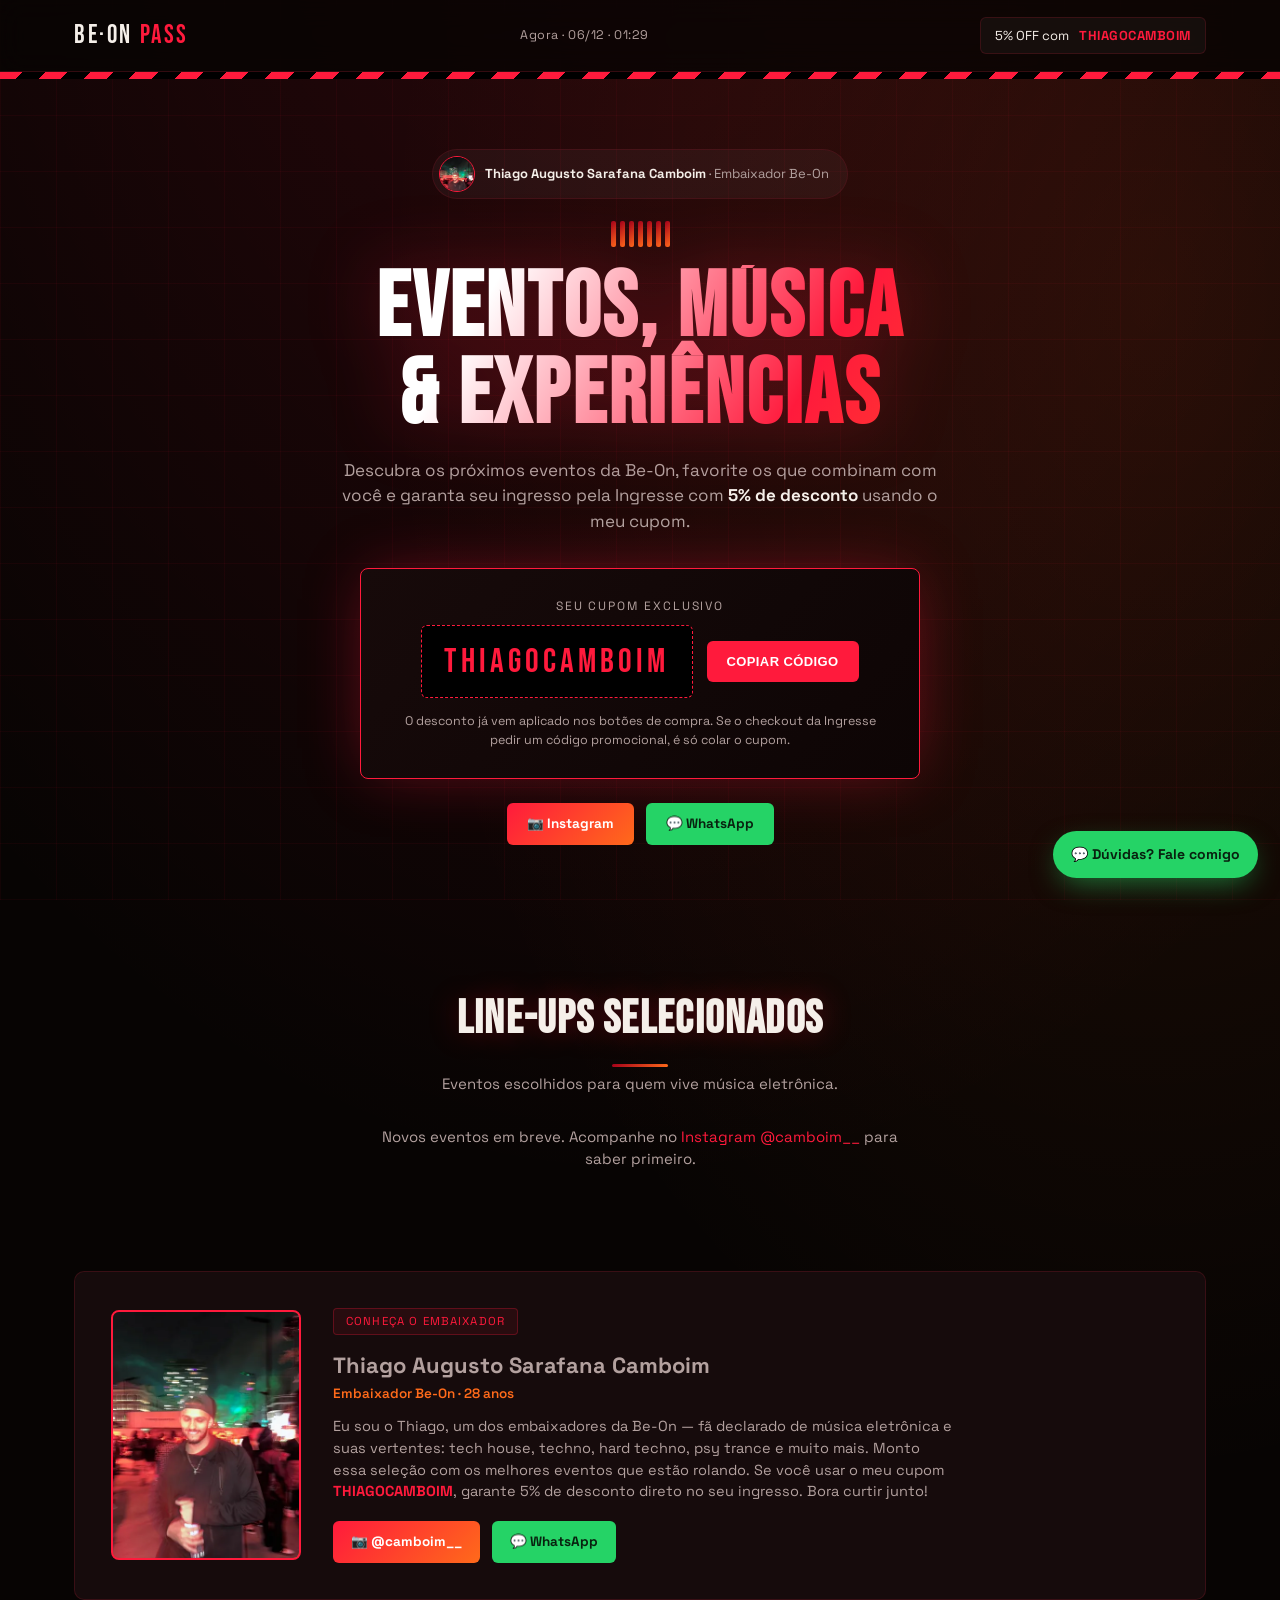
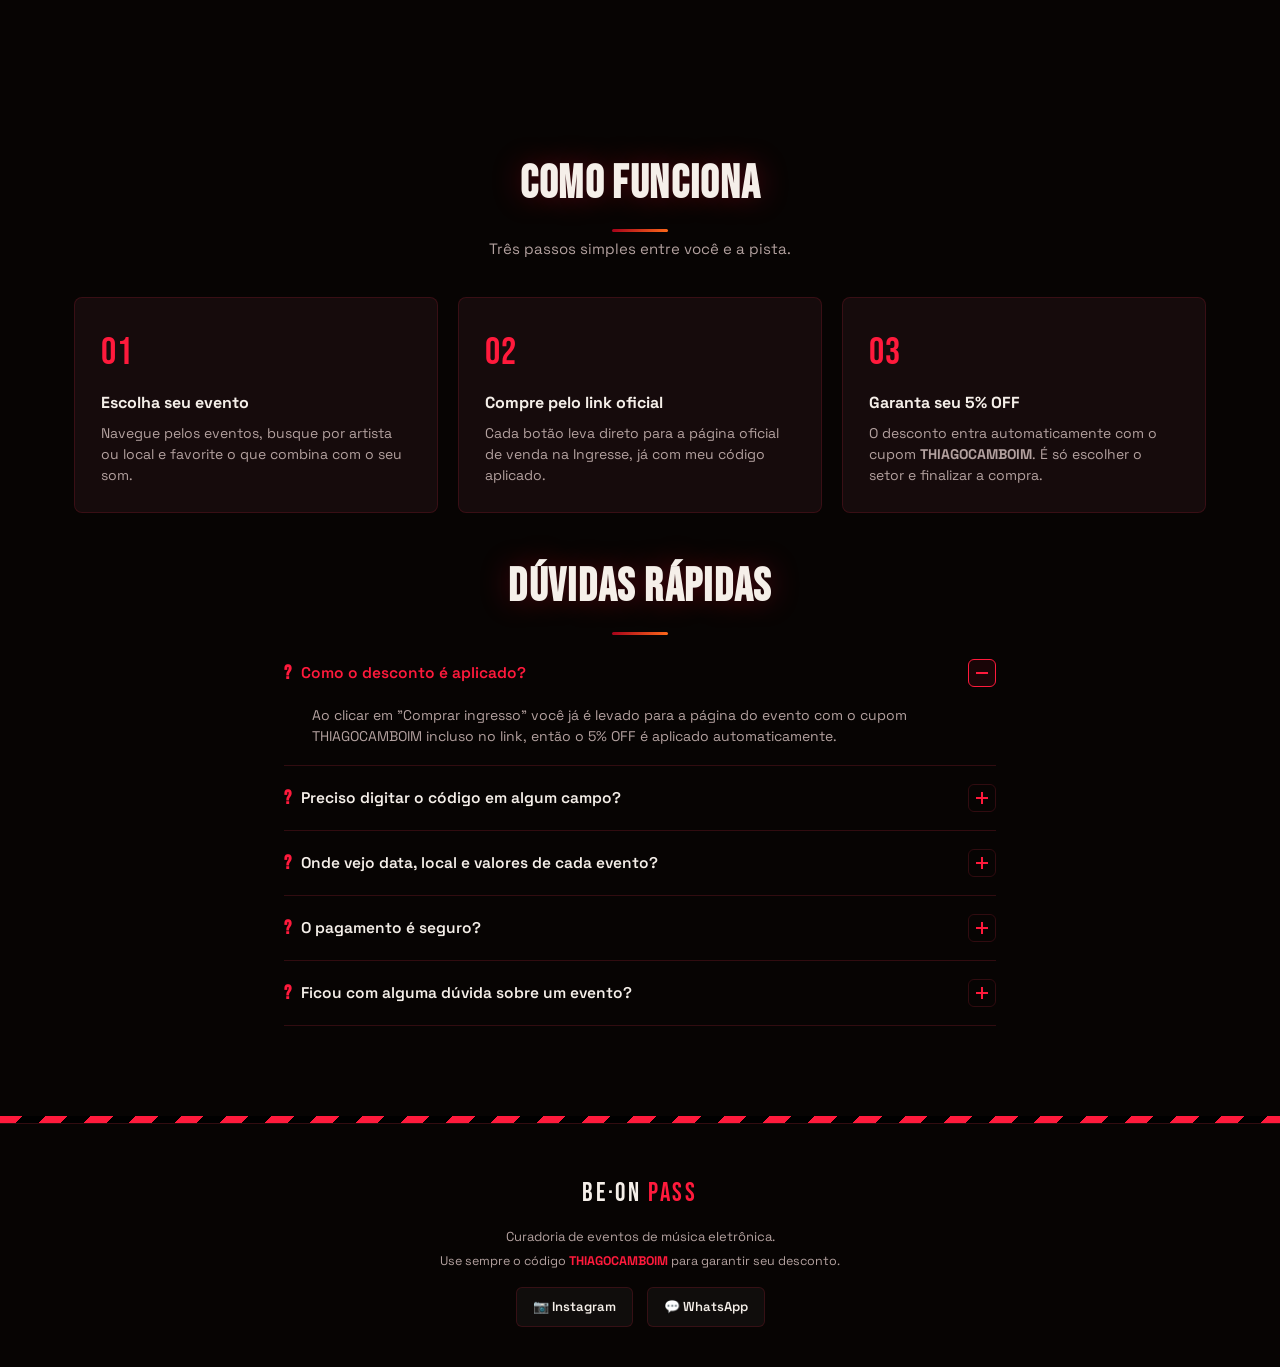
==== commit 4505f6a7: "Site v3: visual, conteúdo, conversão, SEO e código organizado - Visual: fundo desfocado nas artes, s" ====
--- a/index.html
+++ b/index.html
@@ -3,9 +3,8 @@
 <head>
 <meta charset="UTF-8">
 <meta name="viewport" content="width=device-width, initial-scale=1.0">
-<title>Ingressos BE-ON com 5% OFF | After X Adriatique, Crochestra, Music On, The Grid, One Life — THIAGOCAMBOIM</title>
-<meta name="description" content="Garanta seu ingresso para os melhores eventos de música eletrônica da Be-On com 5% de desconto usando o código THIAGOCAMBOIM: After X Adriatique, Crochestra, Music On, The Grid Unreal e One Life com Michael Bibi.">
-<meta name="keywords" content="be-on ingressos, desconto ingresso the grid, x adriatique são paulo, ingresso adriatique anhangabaú, after x adriatique komplexo tempo, music on são paulo, crochestra ingresso, one life michael bibi, thiagocamboim cupom, ingresso techno são paulo">
+<title>Ingressos Be-On com 5% OFF — cupom THIAGOCAMBOIM | Eventos de música eletrônica em SP</title>
+<meta name="description" content="Garanta seu ingresso para os melhores eventos de música eletrônica da Be-On em São Paulo com 5% de desconto usando o cupom THIAGOCAMBOIM: The Grid Unreal (21/11) e One Life com Michael Bibi (28/11).">
 <meta name="robots" content="index, follow, max-image-preview:large">
 <meta name="author" content="Thiago Camboim">
 <meta name="theme-color" content="#070403">
@@ -17,9 +16,9 @@
 <meta property="og:type" content="website">
 <meta property="og:site_name" content="BE·ON PASS">
 <meta property="og:locale" content="pt_BR">
-<meta property="og:title" content="Ingressos BE-ON com 5% OFF | Código THIAGOCAMBOIM">
-<meta property="og:description" content="After X Adriatique, Crochestra, Music On, The Grid Unreal e One Life — garanta seu ingresso com 5% de desconto.">
-<meta property="og:image" content="https://camboim123.github.io/be-on-eventos/img/og-image.jpg">
+<meta property="og:title" content="Ingressos Be-On com 5% OFF | Cupom THIAGOCAMBOIM">
+<meta property="og:description" content="The Grid Unreal e One Life com Michael Bibi — garanta seu ingresso Be-On com 5% de desconto.">
+<meta property="og:image" content="https://camboim123.github.io/be-on-eventos/img/og-cupom.jpg">
 <meta property="og:image:width" content="1200">
 <meta property="og:image:height" content="630">
 <meta property="og:image:alt" content="BE·ON PASS — ingressos com 5% OFF, cupom THIAGOCAMBOIM">
@@ -27,105 +26,40 @@
 
 <!-- Twitter Card -->
 <meta name="twitter:card" content="summary_large_image">
-<meta name="twitter:title" content="Ingressos BE-ON com 5% OFF | Código THIAGOCAMBOIM">
-<meta name="twitter:description" content="After X Adriatique, Crochestra, Music On, The Grid Unreal e One Life — garanta seu ingresso com 5% de desconto.">
-<meta name="twitter:image" content="https://camboim123.github.io/be-on-eventos/img/og-image.jpg">
-
+<meta name="twitter:title" content="Ingressos Be-On com 5% OFF | Cupom THIAGOCAMBOIM">
+<meta name="twitter:description" content="The Grid Unreal e One Life com Michael Bibi — garanta seu ingresso Be-On com 5% de desconto.">
+<meta name="twitter:image" content="https://camboim123.github.io/be-on-eventos/img/og-cupom.jpg">
+
+<script>document.documentElement.classList.add('js');</script>
 <link rel="preconnect" href="https://fonts.googleapis.com">
 <link rel="preconnect" href="https://fonts.gstatic.com" crossorigin>
-<link href="https://fonts.googleapis.com/css2?family=Space+Grotesk:wght@400;500;600;700&family=Bebas+Neue&display=swap" rel="stylesheet">
+<link rel="preload" as="style" href="https://fonts.googleapis.com/css2?family=Space+Grotesk:wght@400;500;600;700&family=Bebas+Neue&display=swap" onload="this.onload=null;this.rel='stylesheet'">
+<noscript><link rel="stylesheet" href="https://fonts.googleapis.com/css2?family=Space+Grotesk:wght@400;500;600;700&family=Bebas+Neue&display=swap"></noscript>
 
 <script type="application/ld+json">
 {
   "@context": "https://schema.org",
   "@graph": [
     {
-      "@type": "Event",
-      "name": "X — Adriatique",
-      "startDate": "2026-09-26T14:00:00-03:00",
-      "eventAttendanceMode": "https://schema.org/OfflineEventAttendanceMode",
-      "eventStatus": "https://schema.org/EventScheduled",
-      "location": {
-        "@type": "Place",
-        "name": "Vale do Anhangabaú",
-        "address": {
-          "@type": "PostalAddress",
-          "addressLocality": "São Paulo",
-          "addressRegion": "SP",
-          "addressCountry": "BR"
-        }
-      },
-      "image": "https://camboim123.github.io/be-on-eventos/img/x-adriatique.webp",
-      "description": "Adriatique apresenta o X em São Paulo — uma noite guiada pelo som melódico e envolvente do duo suíço.",
-      "url": "https://embedstore.ingresse.com/tickets/www.ingresse.com/event/91444?coupon=THIAGOCAMBOIM",
-      "endDate": "2026-09-26T23:00:00-03:00",
-      "offers": {
-        "@type": "Offer",
-        "url": "https://embedstore.ingresse.com/tickets/www.ingresse.com/event/91444?coupon=THIAGOCAMBOIM",
-        "availability": "https://schema.org/SoldOut"
+      "@type": "WebSite",
+      "@id": "https://camboim123.github.io/be-on-eventos/#site",
+      "url": "https://camboim123.github.io/be-on-eventos/",
+      "name": "BE·ON PASS",
+      "inLanguage": "pt-BR",
+      "description": "Curadoria de eventos de música eletrônica da Be-On em São Paulo, com 5% de desconto no cupom THIAGOCAMBOIM.",
+      "author": {
+        "@id": "https://camboim123.github.io/be-on-eventos/#thiago"
       }
     },
     {
-      "@type": "Event",
-      "name": "After X Adriatique — Forever [After Party]",
-      "startDate": "2026-09-26T23:00:00-03:00",
-      "endDate": "2026-09-27T07:00:00-03:00",
-      "eventAttendanceMode": "https://schema.org/OfflineEventAttendanceMode",
-      "eventStatus": "https://schema.org/EventScheduled",
-      "location": {
-        "@type": "Place",
-        "name": "Komplexo Tempo",
-        "address": {
-          "@type": "PostalAddress",
-          "streetAddress": "Av. Henry Ford, 511",
-          "addressLocality": "São Paulo",
-          "addressRegion": "SP",
-          "addressCountry": "BR"
-        }
-      },
-      "image": "https://camboim123.github.io/be-on-eventos/img/after-x.webp",
-      "description": "After oficial do X São Paulo: Adriatique em DJ set mais intimista no Komplexo Tempo, das 23h às 7h.",
-      "url": "https://camboim123.github.io/be-on-eventos/#eventos"
-    },
-    {
-      "@type": "Event",
-      "name": "Crochestra — Freedom Fighters x Meir Briskman & Live Orchestra",
-      "startDate": "2026-10-17",
-      "eventAttendanceMode": "https://schema.org/OfflineEventAttendanceMode",
-      "eventStatus": "https://schema.org/EventScheduled",
-      "location": {
-        "@type": "Place",
-        "name": "Komplexo Tempo",
-        "address": {
-          "@type": "PostalAddress",
-          "addressLocality": "São Paulo",
-          "addressRegion": "SP",
-          "addressCountry": "BR"
-        }
-      },
-      "image": "https://camboim123.github.io/be-on-eventos/img/crochestra.webp",
-      "description": "O encontro entre música eletrônica e orquestra ao vivo em um espetáculo único.",
-      "url": "https://cart.ingresse.com/7bc10b1b-bef9-45cf-a45b-135651fd921a/tickets?passkey=THIAGOCAMBOIM"
-    },
-    {
-      "@type": "Event",
-      "name": "Music On São Paulo (Marco Carola)",
-      "startDate": "2026-11-07",
-      "eventAttendanceMode": "https://schema.org/OfflineEventAttendanceMode",
-      "eventStatus": "https://schema.org/EventScheduled",
-      "location": {
-        "@type": "Place",
-        "name": "São Paulo",
-        "address": {
-          "@type": "PostalAddress",
-          "addressLocality": "São Paulo",
-          "addressRegion": "SP",
-          "addressCountry": "BR"
-        }
-      },
-      "image": "https://camboim123.github.io/be-on-eventos/img/music-on.webp",
-      "description": "Marco Carola apresenta o Music On — a marca referência em house music.",
-      "url": "https://embedstore.ingresse.com/tickets/www.ingresse.com/event/102379?coupon=THIAGOCAMBOIM"
+      "@type": "Person",
+      "@id": "https://camboim123.github.io/be-on-eventos/#thiago",
+      "name": "Thiago Augusto Sarafana Camboim",
+      "jobTitle": "Embaixador Be-On",
+      "image": "https://camboim123.github.io/be-on-eventos/img/thiago.webp",
+      "sameAs": [
+        "https://www.instagram.com/camboim__/"
+      ]
     },
     {
       "@type": "Event",
@@ -143,9 +77,50 @@
           "addressCountry": "BR"
         }
       },
-      "image": "https://camboim123.github.io/be-on-eventos/img/grid-unreal.webp",
+      "image": [
+        "https://camboim123.github.io/be-on-eventos/img/grid-unreal.webp"
+      ],
       "description": "Line-up: Acid Asian, Cloudy, Davyboi, Johannes Schuster, Kuko, Sayba e Serafina.",
-      "url": "https://embedstore.ingresse.com/tickets/www.ingresse.com/event/103569?coupon=THIAGOCAMBOIM"
+      "url": "https://camboim123.github.io/be-on-eventos/#grid-unreal",
+      "organizer": {
+        "@type": "Organization",
+        "name": "Be-On"
+      },
+      "performer": [
+        {
+          "@type": "PerformingGroup",
+          "name": "Acid Asian"
+        },
+        {
+          "@type": "PerformingGroup",
+          "name": "Cloudy"
+        },
+        {
+          "@type": "PerformingGroup",
+          "name": "Davyboi"
+        },
+        {
+          "@type": "PerformingGroup",
+          "name": "Johannes Schuster"
+        },
+        {
+          "@type": "PerformingGroup",
+          "name": "Kuko"
+        },
+        {
+          "@type": "PerformingGroup",
+          "name": "Sayba"
+        },
+        {
+          "@type": "PerformingGroup",
+          "name": "Serafina"
+        }
+      ],
+      "offers": {
+        "@type": "Offer",
+        "url": "https://embedstore.ingresse.com/tickets/www.ingresse.com/event/103569?coupon=THIAGOCAMBOIM",
+        "availability": "https://schema.org/InStock"
+      }
     },
     {
       "@type": "Event",
@@ -163,422 +138,32 @@
           "addressCountry": "BR"
         }
       },
-      "image": "https://camboim123.github.io/be-on-eventos/img/one-life.webp",
+      "image": [
+        "https://camboim123.github.io/be-on-eventos/img/one-life.webp"
+      ],
       "description": "Michael Bibi apresenta o One Life — uma viagem sonora pelo universo tech house.",
-      "url": "https://embedstore.ingresse.com/tickets/www.ingresse.com/event/95761?coupon=THIAGOCAMBOIM"
+      "url": "https://camboim123.github.io/be-on-eventos/#one-life",
+      "organizer": {
+        "@type": "Organization",
+        "name": "Be-On"
+      },
+      "performer": [
+        {
+          "@type": "PerformingGroup",
+          "name": "Michael Bibi"
+        }
+      ],
+      "offers": {
+        "@type": "Offer",
+        "url": "https://embedstore.ingresse.com/tickets/www.ingresse.com/event/95761?coupon=THIAGOCAMBOIM",
+        "availability": "https://schema.org/InStock"
+      }
     }
   ]
 }
 </script>
 
-<style>
-  :root{
-    --bg:#070403;
-    --bg-alt:#0f0808;
-    --card:#160b0c;
-    --card-border:#5c141f80;
-    --text:#f5efe9;
-    --text-dim:#b3a19f;
-    --accent:#ff1a3c;
-    --accent2:#a3001a;
-    --accent3:#ff6a1a;
-    --gradient: linear-gradient(135deg, var(--accent2), var(--accent3));
-  }
-  *{box-sizing:border-box; margin:0; padding:0;}
-  [hidden]{display:none !important;}
-  html{scroll-behavior:smooth; scroll-padding-top:84px;}
-  body{
-    position:relative;
-    background:
-      radial-gradient(ellipse 80% 50% at 50% -10%, #ff1a3c26, transparent),
-      radial-gradient(ellipse 60% 40% at 90% 10%, #ff6a1a1a, transparent),
-      var(--bg);
-    color:var(--text);
-    font-family:'Space Grotesk', sans-serif;
-    line-height:1.5;
-    -webkit-font-smoothing:antialiased;
-    overflow-x:hidden;
-  }
-  body::before{
-    content:"";
-    position:fixed; inset:0; z-index:-1; pointer-events:none;
-    background-image:
-      repeating-linear-gradient(0deg, #ff1a3c0d 0px, #ff1a3c0d 1px, transparent 1px, transparent 56px),
-      repeating-linear-gradient(90deg, #ff1a3c0d 0px, #ff1a3c0d 1px, transparent 1px, transparent 56px);
-  }
-  .display{ font-family:'Bebas Neue', sans-serif; letter-spacing:0.03em; }
-  a{color:inherit; text-decoration:none;}
-  .wrap{max-width:1180px; margin:0 auto; padding:0 24px;}
-
-  /* HAZARD STRIP */
-  .hazard-strip{
-    height:7px;
-    background:repeating-linear-gradient(135deg, var(--accent) 0 16px, #000 16px 32px);
-  }
-
-
-  /* NAV */
-  nav.topbar{
-    position:sticky; top:0; z-index:50;
-    backdrop-filter:blur(14px);
-    background:#070403cc;
-    border-bottom:1px solid var(--card-border);
-  }
-  nav.topbar .wrap{display:flex; align-items:center; justify-content:space-between; padding-top:16px; padding-bottom:16px;}
-  .logo{font-family:'Bebas Neue',sans-serif; font-size:26px; letter-spacing:0.1em;}
-  .logo span{color:var(--accent);}
-  .nav-code{
-    display:flex; align-items:center; gap:10px;
-    background:#ffffff0a; border:1px solid var(--card-border);
-    padding:8px 14px; border-radius:6px; font-size:13px;
-  }
-  .nav-code b{color:var(--accent); font-weight:700; letter-spacing:0.04em;}
-
-  /* HERO */
-  header.hero{padding:70px 0 60px; text-align:center; position:relative;}
-  .kicker{
-    display:inline-block; font-size:12px; letter-spacing:0.2em; text-transform:uppercase;
-    color:var(--accent3); background:#ff6a1a14; border:1px solid #ff6a1a44;
-    padding:7px 16px; border-radius:4px; margin-bottom:22px;
-  }
-  h1.hero-title{
-    font-size:clamp(44px, 9vw, 92px);
-    line-height:0.95;
-    background:linear-gradient(120deg, #fff 35%, var(--accent) 65%, var(--accent3));
-    -webkit-background-clip:text; background-clip:text; color:transparent;
-    margin-bottom:18px;
-    filter:drop-shadow(0 0 34px #ff1a3c4d);
-  }
-  .hero-sub{
-    max-width:620px; margin:0 auto 34px; color:var(--text-dim); font-size:17px;
-  }
-  .hero-sub b{color:var(--text);}
-
-  /* DISCOUNT BANNER */
-  .discount-card{
-    max-width:560px; margin:0 auto; padding:28px 30px;
-    background:linear-gradient(135deg, #170a0a, #0d0505);
-    border:1px solid var(--accent);
-    border-radius:8px;
-    box-shadow:0 0 60px -10px #ff1a3c66;
-  }
-  .discount-card p.label{font-size:12px; letter-spacing:0.16em; text-transform:uppercase; color:var(--text-dim); margin-bottom:10px;}
-  .code-row{
-    display:flex; align-items:center; justify-content:center; gap:14px;
-    flex-wrap:wrap;
-  }
-  .code-box{
-    font-family:'Bebas Neue', sans-serif; font-size:34px; letter-spacing:0.12em;
-    background:#000; border:1.5px dashed var(--accent); color:var(--accent);
-    padding:10px 22px; border-radius:6px;
-  }
-  .copy-btn{
-    background:var(--accent); color:#fff; border:none; cursor:pointer;
-    font-weight:700; font-size:13px; padding:13px 20px; border-radius:6px;
-    transition:transform .15s ease, box-shadow .15s ease;
-    letter-spacing:0.03em;
-  }
-  .copy-btn:hover{transform:translateY(-2px); box-shadow:0 8px 22px -6px #ff1a3c99;}
-  .copy-btn.copied{background:var(--accent3);}
-  .discount-card small{display:block; margin-top:14px; color:var(--text-dim); font-size:12.5px;}
-
-  /* HOW IT WORKS */
-  section.how{padding:70px 0 20px;}
-  .how-grid{
-    display:grid; grid-template-columns:repeat(3,1fr); gap:20px; margin-top:36px;
-  }
-  .how-item{
-    background:var(--card); border:1px solid var(--card-border); border-radius:8px; padding:26px;
-  }
-  .how-item .num{
-    font-family:'Bebas Neue',sans-serif; font-size:38px; color:var(--accent); margin-bottom:10px; display:block;
-  }
-  .how-item h3{font-size:16px; margin-bottom:8px;}
-  .how-item p{color:var(--text-dim); font-size:14px;}
-  .section-title{
-    text-align:center; font-size:clamp(30px,5vw,46px); margin-bottom:6px;
-    text-shadow:0 0 30px #ff1a3c4d;
-  }
-  .section-sub{text-align:center; color:var(--text-dim); font-size:15px; max-width:520px; margin:0 auto;}
-
-  /* EVENTS */
-  section.events{padding:80px 0;}
-  .events-grid{
-    display:grid; grid-template-columns:repeat(3,1fr); gap:22px; margin-top:44px;
-  }
-  .event-card{
-    position:relative; border-radius:10px; overflow:hidden;
-    background:var(--card); border:1px solid var(--card-border);
-    padding:0;
-    display:flex; flex-direction:column;
-    transition:transform .2s ease, border-color .2s ease;
-    isolation:isolate;
-  }
-  .event-card::before{
-    content:""; position:absolute; inset:0; opacity:0; transition:opacity .3s ease;
-    z-index:-1;
-  }
-  .event-card:hover{transform:translateY(-6px); border-color:var(--accent);}
-  .event-img{
-    width:100%; height:340px; object-fit:contain; display:block;
-    background:#000;
-  }
-  .event-body{
-    padding:22px 24px 24px;
-    display:flex; flex-direction:column; gap:12px;
-    flex:1;
-  }
-  .event-tag{
-    align-self:flex-start; font-size:11px; letter-spacing:0.12em; text-transform:uppercase;
-    padding:5px 12px; border-radius:4px; font-weight:600;
-  }
-  .event-card h3{font-family:'Bebas Neue',sans-serif; font-size:30px; letter-spacing:0.03em;}
-  .event-meta{
-    font-size:12.5px; color:var(--accent3); font-weight:600; letter-spacing:0.02em;
-  }
-  .event-card p.event-desc{color:var(--text-dim); font-size:13.5px; min-height:40px;}
-  .event-badge{
-    display:flex; align-items:center; gap:8px; font-size:12.5px; color:var(--accent);
-    background:#ff1a3c14; border:1px solid #ff1a3c44; padding:6px 12px; border-radius:4px; width:fit-content;
-  }
-  .buy-btn{
-    margin-top:auto; text-align:center; padding:13px 18px; border-radius:6px;
-    font-weight:700; font-size:14px; letter-spacing:0.02em;
-    background:#fff; color:#0a0a0f;
-    transition:transform .15s ease, opacity .15s ease;
-  }
-  .buy-btn:hover{transform:scale(1.02); opacity:.92;}
-
-  .c1 .event-tag{background:#ff1a4d22; color:#ff8fa8;}
-  .c2 .event-tag{background:#ff6a1a22; color:#ffb27a;}
-  .c3 .event-tag{background:#ffb70022; color:#ffdb80;}
-  .c4 .event-tag{background:#ff3d3d22; color:#ff9d9d;}
-  .c5 .event-tag{background:#ff005522; color:#ff7fac;}
-  .c6 .event-tag{background:#ff880022; color:#ffbf80;}
-
-  /* FAQ */
-  section.faq{padding:20px 0 90px;}
-  .faq-item{
-    border-bottom:1px solid var(--card-border);
-  }
-  .faq-q{
-    display:flex; align-items:center; justify-content:space-between; gap:16px;
-    width:100%; background:none; border:none; cursor:pointer;
-    padding:18px 0; text-align:left; font-family:inherit;
-  }
-  .faq-q-text{
-    display:flex; align-items:center; gap:10px; font-size:15.5px; font-weight:600; color:var(--text);
-  }
-  .faq-q-text::before{content:"?"; color:var(--accent); font-family:'Bebas Neue',sans-serif; font-size:20px;}
-  .faq-toggle{
-    flex-shrink:0; width:28px; height:28px; border-radius:6px;
-    border:1px solid var(--card-border); position:relative;
-    transition:border-color .25s ease, background .25s ease;
-  }
-  .faq-toggle::before, .faq-toggle::after{
-    content:""; position:absolute; background:var(--accent);
-    top:50%; left:50%; transform:translate(-50%,-50%);
-    transition:opacity .2s ease, transform .3s ease;
-  }
-  .faq-toggle::before{width:12px; height:2px;}
-  .faq-toggle::after{width:2px; height:12px;}
-  .faq-item.open .faq-q-text{color:var(--accent);}
-  .faq-item.open .faq-toggle{border-color:var(--accent); background:#ff1a3c14;}
-  .faq-item.open .faq-toggle::after{opacity:0; transform:translate(-50%,-50%) rotate(90deg);}
-  .faq-answer{
-    max-height:0; overflow:hidden;
-    transition:max-height .35s ease;
-  }
-  .faq-answer p{color:var(--text-dim); font-size:14px; padding:0 0 18px 28px;}
-  .faq-item.open .faq-answer{max-height:260px;}
-
-  /* FOOTER */
-  footer{
-    padding:50px 0 40px; border-top:1px solid var(--card-border); text-align:center;
-  }
-  footer .logo{margin-bottom:14px;}
-  footer p{color:var(--text-dim); font-size:13px; margin-bottom:6px;}
-  footer .social{color:var(--text-dim); font-size:12.5px;}
-  footer .social-links{
-    display:flex; justify-content:center; gap:14px; margin-top:16px; flex-wrap:wrap;
-  }
-  footer .social-links a{
-    display:flex; align-items:center; gap:8px; font-size:13px; font-weight:600;
-    background:#ffffff0a; border:1px solid var(--card-border); padding:9px 16px; border-radius:6px;
-    transition:border-color .15s ease;
-  }
-  footer .social-links a:hover{border-color:var(--accent);}
-
-  /* ABOUT / SOBRE MIM */
-  section.about{padding:20px 0 80px;}
-  .about-card{
-    display:flex; align-items:center; gap:32px;
-    background:var(--card); border:1px solid var(--card-border); border-radius:10px;
-    padding:36px;
-  }
-  .about-avatar{
-    flex-shrink:0; width:190px; height:250px; border-radius:8px;
-    background:var(--gradient); display:flex; align-items:center; justify-content:center;
-    font-family:'Bebas Neue',sans-serif; font-size:38px; color:#fff;
-    overflow:hidden; border:2px solid var(--accent);
-  }
-  .about-avatar img{width:100%; height:100%; object-fit:cover; object-position:top center; display:block;}
-  .about-text .about-name{font-size:22px; font-weight:700; margin-bottom:2px;}
-  .about-text .about-role{
-    display:inline-block; font-size:11.5px; letter-spacing:0.1em; text-transform:uppercase;
-    color:var(--accent); background:#ff1a3c14; border:1px solid #ff1a3c44;
-    padding:4px 12px; border-radius:4px; margin-bottom:14px;
-  }
-  .about-text p{color:var(--text-dim); font-size:14.5px; max-width:620px; margin-bottom:18px;}
-  .about-links{display:flex; gap:12px; flex-wrap:wrap;}
-  .about-links a{
-    display:flex; align-items:center; gap:8px; font-size:13.5px; font-weight:700;
-    padding:11px 18px; border-radius:6px; transition:transform .15s ease;
-  }
-  .about-links a:hover{transform:translateY(-2px);}
-  .about-links .ig{background:linear-gradient(135deg,#ff1a3c,#ff6a1a); color:#fff;}
-  .about-links .wa{background:#25D366; color:#08210f;}
-
-  /* PRÓXIMO EVENTO */
-  section.next{padding:20px 0 30px;}
-  .next-card{
-    display:flex; gap:0; background:var(--card); border:1px solid var(--accent);
-    border-radius:10px; overflow:hidden;
-    box-shadow:0 0 60px -18px #ff1a3c66;
-  }
-  .next-img{width:280px; min-width:280px; height:auto; align-self:stretch; object-fit:contain; display:block; background:#000;}
-  .next-body{padding:32px; display:flex; flex-direction:column; gap:14px; flex:1;}
-  .next-tag{
-    align-self:flex-start; font-size:11px; letter-spacing:0.14em; text-transform:uppercase;
-    padding:6px 14px; border-radius:4px; font-weight:700;
-    background:var(--gradient); color:#fff;
-  }
-  .next-body h3{font-family:'Bebas Neue',sans-serif; font-size:38px; letter-spacing:0.02em;}
-  .next-meta{color:var(--accent3); font-size:13.5px; font-weight:600;}
-  .countdown{display:flex; gap:10px; margin:6px 0;}
-  .countdown .box{
-    background:#000; border:1px solid var(--card-border); border-radius:6px;
-    padding:10px 14px; text-align:center; min-width:64px;
-  }
-  .countdown .box b{display:block; font-family:'Bebas Neue',sans-serif; font-size:26px; color:var(--accent);}
-  .countdown .box span{font-size:10px; letter-spacing:0.08em; color:var(--text-dim); text-transform:uppercase;}
-  .next-body .buy-btn{align-self:flex-start; padding:14px 30px;}
-
-  @media (max-width: 860px){
-    .how-grid, .events-grid{grid-template-columns:1fr 1fr;}
-    .next-card{flex-direction:column;}
-    .next-img{width:100%; height:220px;}
-    .about-card{flex-direction:column; text-align:center;}
-    .about-links{justify-content:center;}
-  }
-  @media (max-width: 560px){
-    .how-grid, .events-grid{grid-template-columns:1fr;}
-    .nav-code{display:none;}
-    .countdown{flex-wrap:wrap;}
-    .countdown .box{min-width:56px; padding:8px 10px;}
-  }
-
-  /* ===== V2: estrutura inspirada na referência (busca, favoritos, sold out, barra inferior) ===== */
-  .clock{font-size:12.5px; color:var(--text-dim); letter-spacing:0.04em; white-space:nowrap;}
-  .ambassador-chip{
-    display:inline-flex; align-items:center; gap:10px; margin-bottom:22px;
-    background:#ffffff0a; border:1px solid var(--card-border); border-radius:999px;
-    padding:6px 18px 6px 6px; font-size:13px; color:var(--text-dim);
-  }
-  .ambassador-chip img{
-    width:36px; height:36px; border-radius:50%; object-fit:cover; object-position:top center;
-    border:1.5px solid var(--accent); display:block;
-  }
-  .ambassador-chip b{color:var(--text); font-weight:700;}
-  .hero-links{display:flex; gap:12px; justify-content:center; flex-wrap:wrap; margin-top:24px;}
-  .hero-links a{
-    display:flex; align-items:center; gap:8px; font-size:13.5px; font-weight:700;
-    padding:11px 20px; border-radius:6px; transition:transform .15s ease;
-  }
-  .hero-links a:hover{transform:translateY(-2px);}
-  .hero-links .ig{background:linear-gradient(135deg,#ff1a3c,#ff6a1a); color:#fff;}
-  .hero-links .wa{background:#25D366; color:#08210f;}
-
-  .toolbar{display:flex; gap:12px; max-width:680px; margin:30px auto 0; flex-wrap:wrap;}
-  .search{
-    flex:1; min-width:230px; display:flex; align-items:center; gap:10px;
-    background:#ffffff0a; border:1px solid var(--card-border); border-radius:8px; padding:0 14px;
-  }
-  .search:focus-within{border-color:var(--accent);}
-  .search input{
-    flex:1; min-width:0; background:none; border:none; outline:none; color:var(--text);
-    font:inherit; font-size:15px; padding:13px 0;
-  }
-  .search input::placeholder{color:#b3a19f99;}
-  .chip{
-    background:#ffffff0a; border:1px solid var(--card-border); color:var(--text);
-    border-radius:8px; padding:0 18px; min-height:46px; font:inherit; font-weight:600; cursor:pointer;
-  }
-  .chip[aria-pressed="true"]{border-color:var(--accent); background:#ff1a3c1f;}
-  .chip em{font-style:normal; color:var(--accent); margin-left:6px;}
-  .f-hide{display:none !important;}
-  .no-events{margin-top:30px !important;}
-
-  .fav-btn{
-    position:absolute; top:12px; right:12px; z-index:3; width:38px; height:38px; border-radius:50%;
-    border:1px solid #ffffff33; background:#000000b3; color:#ffffff80; font-size:18px; line-height:1;
-    cursor:pointer; display:flex; align-items:center; justify-content:center;
-    transition:transform .15s ease, color .15s ease, border-color .15s ease;
-  }
-  .fav-btn:hover{transform:scale(1.08);}
-  .fav-btn[aria-pressed="true"]{color:var(--accent); border-color:var(--accent);}
-
-  .is-soldout .event-img{filter:grayscale(0.9) brightness(0.5);}
-  .sold-stamp{
-    position:absolute; top:0; left:0; right:0; height:340px; z-index:2;
-    display:flex; align-items:center; justify-content:center; pointer-events:none;
-  }
-  .sold-stamp span{
-    font-family:'Bebas Neue',sans-serif; font-size:48px; letter-spacing:0.1em; color:var(--accent);
-    white-space:nowrap; line-height:1.1;
-    border:4px solid var(--accent); border-radius:6px; padding:2px 20px; background:#000000b8;
-    transform:rotate(-10deg); text-shadow:0 0 24px #ff1a3c88;
-  }
-  .buy-btn.soldout{
-    background:#241214; color:#9a8583; border:1px solid var(--card-border);
-    cursor:not-allowed; pointer-events:none; letter-spacing:0.14em;
-  }
-  .event-badge.soft{color:var(--text-dim); background:#ffffff0a; border-color:var(--card-border);}
-
-  .toast{
-    position:fixed; left:50%; bottom:32px; z-index:100; pointer-events:none;
-    transform:translate(-50%,16px); opacity:0; transition:opacity .2s ease, transform .2s ease;
-    background:#160b0c; border:1px solid var(--accent); color:var(--text);
-    padding:11px 20px; border-radius:8px; font-size:14px; font-weight:600;
-    box-shadow:0 10px 40px -10px #ff1a3c88;
-  }
-  .toast.show{opacity:1; transform:translate(-50%,0);}
-
-  .bottom-nav{display:none;}
-  @media (max-width: 860px){
-    body{padding-bottom:calc(76px + env(safe-area-inset-bottom, 0px));}
-    .bottom-nav{
-      display:grid; grid-template-columns:repeat(5,1fr);
-      position:fixed; left:0; right:0; bottom:0; z-index:60;
-      background:#070403ee; backdrop-filter:blur(14px); border-top:1px solid var(--card-border);
-      padding:6px 4px calc(6px + env(safe-area-inset-bottom, 0px));
-    }
-    .bottom-nav a, .bottom-nav button{
-      background:none; border:none; color:var(--text-dim); font:inherit; font-size:11px; font-weight:600;
-      display:flex; flex-direction:column; align-items:center; gap:2px; padding:6px 2px; cursor:pointer;
-    }
-    .bottom-nav .ic{font-size:19px; line-height:1;}
-    .bottom-nav .active{color:var(--accent);}
-    .toast{bottom:calc(92px + env(safe-area-inset-bottom, 0px));}
-  }
-  @media (max-width: 560px){
-    .code-box{font-size:clamp(22px, 7.2vw, 34px); letter-spacing:0.08em; padding:10px 14px; max-width:100%;}
-    .discount-card{padding:24px 20px;}
-    .ambassador-chip{border-radius:16px; text-align:left;}
-    .clock{font-size:11.5px;}
-    .sold-stamp span{font-size:40px;}
-  }
-</style>
+<link rel="stylesheet" href="css/estilo.css">
 </head>
 <body id="top">
 <script type="application/json" id="beon-data">
@@ -591,121 +176,6 @@
     "aboutBio": "Eu sou o Thiago, um dos embaixadores da Be-On — fã declarado de música eletrônica e suas vertentes: tech house, techno, hard techno, psy trance e muito mais. Monto essa seleção com os melhores eventos que estão rolando. Se você usar o meu cupom <b style=\"color:var(--accent)\" id=\"aboutCoupon\">{{COUPON}}</b>, garante 5% de desconto direto no seu ingresso. Bora curtir junto!"
   },
   "events": [
-    {
-      "id": "x",
-      "title": "X — Adriatique",
-      "short": "X Adriatique",
-      "tag": "Line-up internacional",
-      "date": "2026-09-26",
-      "time": "14:00",
-      "end": "2026-09-26T23:00",
-      "soldout": true,
-      "venue": "Vale do Anhangabaú",
-      "address": "",
-      "city": "São Paulo",
-      "state": "SP",
-      "horario": "14h às 23h",
-      "desc": "Adriatique apresenta o X em São Paulo — uma noite guiada pelo som melódico e envolvente do duo suíço.",
-      "img": "x-adriatique.webp",
-      "imgW": 810,
-      "imgH": 1080,
-      "alt": "X apresentado por Adriatique — São Paulo",
-      "badgeMode": "soldout",
-      "badgeText": "",
-      "buyLabel": "SOLD OUT",
-      "buyHref": "https://embedstore.ingresse.com/tickets/www.ingresse.com/event/91444?coupon=THIAGOCAMBOIM",
-      "buyRel": "noopener sponsored",
-      "keywords": "esgotado sold out anhangabau",
-      "cta": "",
-      "ldDescShort": "Adriatique apresenta o X em São Paulo — uma noite guiada pelo som melódico e envolvente do duo suíço."
-    },
-    {
-      "id": "after-x",
-      "title": "After X — Adriatique",
-      "short": "After X",
-      "tag": "After party",
-      "date": "2026-09-26",
-      "time": "23:00",
-      "end": "2026-09-27T07:00",
-      "soldout": false,
-      "venue": "Komplexo Tempo",
-      "address": "Av. Henry Ford, 511",
-      "city": "São Paulo",
-      "state": "SP",
-      "horario": "23h às 7h",
-      "desc": "Forever [After Party]: depois do Anhangabaú, a noite continua com o Adriatique em DJ set mais intimista. A partir de R$ 200 · 18+.",
-      "img": "after-x.webp",
-      "imgW": 600,
-      "imgH": 800,
-      "alt": "After X Adriatique — Forever After Party, Komplexo Tempo",
-      "badgeMode": "custom",
-      "badgeText": "Vendas à parte do X · ingresso pela Ingresse",
-      "buyLabel": "CHAMAR NO WHATSAPP",
-      "buyHref": "https://wa.me/5511969236782?text=Oi%20Thiago!%20Quero%20o%20ingresso%20do%20After%20X%20(Adriatique)%20com%20o%20seu%20cupom.",
-      "buyRel": "noopener",
-      "keywords": "after adriatique forever mooca",
-      "cta": "CHAMAR NO WHATSAPP",
-      "ldDescShort": "After oficial do X São Paulo: Adriatique em DJ set mais intimista no Komplexo Tempo, das 23h às 7h.",
-      "ldUrl": "https://camboim123.github.io/be-on-eventos/#eventos"
-    },
-    {
-      "id": "crochestra",
-      "title": "Crochestra",
-      "short": "Crochestra",
-      "tag": "Eletrônico + orquestra",
-      "date": "2026-10-17",
-      "time": "",
-      "end": "",
-      "soldout": false,
-      "venue": "Komplexo Tempo",
-      "address": "",
-      "city": "São Paulo",
-      "state": "SP",
-      "horario": "",
-      "desc": "Freedom Fighters x Meir Briskman &amp; Live Orchestra — o encontro entre música eletrônica e orquestra ao vivo em um espetáculo único.",
-      "img": "crochestra.webp",
-      "imgW": 399,
-      "imgH": 501,
-      "alt": "Crochestra — Freedom Fighters x Meir Briskman &amp; Live Orchestra",
-      "badgeMode": "default",
-      "badgeText": "",
-      "buyLabel": "COMPRAR INGRESSO",
-      "buyHref": "https://cart.ingresse.com/7bc10b1b-bef9-45cf-a45b-135651fd921a/tickets?passkey=THIAGOCAMBOIM",
-      "buyRel": "noopener sponsored",
-      "keywords": "",
-      "cta": "",
-      "ldName": "Crochestra — Freedom Fighters x Meir Briskman & Live Orchestra",
-      "ldDescShort": "O encontro entre música eletrônica e orquestra ao vivo em um espetáculo único."
-    },
-    {
-      "id": "music-on",
-      "title": "Music On",
-      "short": "Music On",
-      "tag": "House music",
-      "date": "2026-11-07",
-      "time": "",
-      "end": "",
-      "soldout": false,
-      "venue": "São Paulo",
-      "address": "",
-      "city": "São Paulo",
-      "state": "SP",
-      "horario": "",
-      "desc": "Marco Carola apresenta o Music On — a marca referência em house music direto pra pista.",
-      "img": "music-on.webp",
-      "imgW": 720,
-      "imgH": 720,
-      "alt": "Music On São Paulo — Marco Carola presents",
-      "badgeMode": "default",
-      "badgeText": "",
-      "buyLabel": "COMPRAR INGRESSO",
-      "buyHref": "https://embedstore.ingresse.com/tickets/www.ingresse.com/event/102379?coupon=THIAGOCAMBOIM",
-      "buyRel": "noopener sponsored",
-      "keywords": "",
-      "cta": "",
-      "ldName": "Music On São Paulo (Marco Carola)",
-      "ldDescShort": "Marco Carola apresenta o Music On — a marca referência em house music."
-    },
     {
       "id": "grid-unreal",
       "title": "The Grid — Unreal",
@@ -721,6 +191,15 @@
       "state": "SP",
       "horario": "",
       "desc": "Line-up: Acid Asian, Cloudy, Davyboi, Johannes Schuster, Kuko, Sayba e Serafina.",
+      "performers": [
+        "Acid Asian",
+        "Cloudy",
+        "Davyboi",
+        "Johannes Schuster",
+        "Kuko",
+        "Sayba",
+        "Serafina"
+      ],
       "img": "grid-unreal.webp",
       "imgW": 386,
       "imgH": 518,
@@ -750,6 +229,9 @@
       "state": "SP",
       "horario": "",
       "desc": "Michael Bibi apresenta o One Life — uma viagem sonora pelo universo tech house que já é fenômeno mundial.",
+      "performers": [
+        "Michael Bibi"
+      ],
       "img": "one-life.webp",
       "imgW": 600,
       "imgH": 800,
@@ -783,6 +265,7 @@
       <img src="img/thiago.webp" width="400" height="540" decoding="async" alt="">
       <span><b>Thiago Augusto Sarafana Camboim</b> · Embaixador Be-On</span>
     </div>
+    <div class="eq" aria-hidden="true"><i></i><i></i><i></i><i></i><i></i><i></i><i></i></div>
     <h1 class="hero-title display">EVENTOS, MÚSICA<br>&amp; EXPERIÊNCIAS</h1>
     <p class="hero-sub">
       Descubra os próximos eventos da Be-On, favorite os que combinam com você e garanta seu ingresso
@@ -795,7 +278,7 @@
         <div class="code-box" id="codeBox">THIAGOCAMBOIM</div>
         <button class="copy-btn" id="copyBtn" onclick="copyCode()">COPIAR CÓDIGO</button>
       </div>
-      <small>O desconto já vem aplicado nos links abaixo — mas guarde o código, ele também é válido no checkout manual. Não esqueça de clicar em "Copiar código" para liberar o desconto.</small>
+      <small>O desconto já vem aplicado nos botões de compra. Se o checkout da Ingresse pedir um código promocional, é só colar o cupom.</small>
     </div>
 
     <div class="hero-links">
@@ -808,18 +291,20 @@
 <section class="next" id="next">
   <div class="wrap">
     <div class="next-card">
-      <img class="next-img" id="nextImg" src="img/after-x.webp" width="600" height="800" fetchpriority="high" alt="After X Adriatique — Forever After Party, Komplexo Tempo">
+      <div class="next-media" id="nextMedia" style="background-image:url(img/grid-unreal.webp)">
+        <img class="next-img" id="nextImg" src="img/grid-unreal.webp" width="386" height="518" fetchpriority="high" alt="Unreal Brasil — The Grid Unreal">
+      </div>
       <div class="next-body">
         <span class="next-tag" id="nextTag">Próximo evento</span>
-        <h3 class="display" id="nextTitle">AFTER X — ADRIATIQUE</h3>
-        <p class="next-meta" id="nextMeta">📅 26 de setembro de 2026 · 23h às 7h · 📍 Komplexo Tempo, Mooca, São Paulo</p>
+        <h3 class="display" id="nextTitle">THE GRID — UNREAL</h3>
+        <p class="next-meta" id="nextMeta">📅 21 de novembro de 2026 · 📍 Komplexo Tempo, São Paulo</p>
         <div class="countdown" id="countdown">
           <div class="box"><b id="cd-days">--</b><span>Dias</span></div>
           <div class="box"><b id="cd-hours">--</b><span>Horas</span></div>
           <div class="box"><b id="cd-min">--</b><span>Min</span></div>
           <div class="box"><b id="cd-sec">--</b><span>Seg</span></div>
         </div>
-        <a class="buy-btn" id="nextBuy" href="https://wa.me/5511969236782?text=Oi%20Thiago!%20Quero%20o%20ingresso%20do%20After%20X%20(Adriatique)%20com%20o%20seu%20cupom." target="_blank" rel="noopener">CHAMAR NO WHATSAPP</a>
+        <a class="buy-btn" id="nextBuy" href="https://embedstore.ingresse.com/tickets/www.ingresse.com/event/103569?coupon=THIAGOCAMBOIM" target="_blank" rel="noopener sponsored">GARANTIR MEU INGRESSO</a>
       </div>
     </div>
   </div>
@@ -843,63 +328,11 @@
 
     <div class="events-grid" id="eventsGrid">
       <!-- BEON:EVENTS:START -->
-      <div class="event-card c1 is-soldout" data-id="x" data-date="2026-09-26" data-short="X Adriatique" data-time="14:00" data-end="2026-09-26T23:00" data-soldout data-keywords="esgotado sold out anhangabau">
-        <button class="fav-btn" type="button" aria-pressed="false" aria-label="Favoritar X Adriatique" title="Favoritar">♥</button>
-        <img class="event-img" src="img/x-adriatique.webp" width="810" height="1080" loading="lazy" decoding="async" alt="X apresentado por Adriatique — São Paulo">
-        <div class="sold-stamp" aria-hidden="true"><span>SOLD OUT</span></div>
-        <div class="event-body">
-          <span class="event-tag">Line-up internacional</span>
-          <h3>X — ADRIATIQUE</h3>
-          <p class="event-meta">📅 26 de setembro de 2026 · 14h às 23h · 📍 Vale do Anhangabaú, São Paulo</p>
-          <p class="event-desc">Adriatique apresenta o X em São Paulo — uma noite guiada pelo som melódico e envolvente do duo suíço.</p>
-          <span class="event-badge soft">Ingressos esgotados</span>
-          <span class="buy-btn soldout" aria-disabled="true">SOLD OUT</span>
-        </div>
-      </div>
-
-      <div class="event-card c2" data-id="after-x" data-date="2026-09-26" data-short="After X" data-time="23:00" data-end="2026-09-27T07:00" data-keywords="after adriatique forever mooca" data-cta="CHAMAR NO WHATSAPP">
-        <button class="fav-btn" type="button" aria-pressed="false" aria-label="Favoritar After X" title="Favoritar">♥</button>
-        <img class="event-img" src="img/after-x.webp" width="600" height="800" loading="lazy" decoding="async" alt="After X Adriatique — Forever After Party, Komplexo Tempo">
-        <div class="event-body">
-          <span class="event-tag">After party</span>
-          <h3>AFTER X — ADRIATIQUE</h3>
-          <p class="event-meta">📅 26 de setembro de 2026 · 23h às 7h · 📍 Komplexo Tempo, Mooca, São Paulo</p>
-          <p class="event-desc">Forever [After Party]: depois do Anhangabaú, a noite continua com o Adriatique em DJ set mais intimista. A partir de R$ 200 · 18+.</p>
-          <span class="event-badge soft">Vendas à parte do X · ingresso pela Ingresse</span>
-          <a class="buy-btn" href="https://wa.me/5511969236782?text=Oi%20Thiago!%20Quero%20o%20ingresso%20do%20After%20X%20(Adriatique)%20com%20o%20seu%20cupom." target="_blank" rel="noopener">CHAMAR NO WHATSAPP</a>
-          <!-- TODO: trocar pelo link do Ingresse do After X (…/event/ID?coupon=THIAGOCAMBOIM) e o rótulo por COMPRAR INGRESSO -->
-        </div>
-      </div>
-
-      <div class="event-card c3" data-id="crochestra" data-date="2026-10-17" data-short="Crochestra">
-        <button class="fav-btn" type="button" aria-pressed="false" aria-label="Favoritar Crochestra" title="Favoritar">♥</button>
-        <img class="event-img" src="img/crochestra.webp" width="399" height="501" loading="lazy" decoding="async" alt="Crochestra — Freedom Fighters x Meir Briskman &amp; Live Orchestra">
-        <div class="event-body">
-          <span class="event-tag">Eletrônico + orquestra</span>
-          <h3>CROCHESTRA</h3>
-          <p class="event-meta">📅 17 de outubro de 2026 · 📍 Komplexo Tempo, São Paulo</p>
-          <p class="event-desc">Freedom Fighters x Meir Briskman &amp; Live Orchestra — o encontro entre música eletrônica e orquestra ao vivo em um espetáculo único.</p>
-          <span class="event-badge">✓ 5% OFF com THIAGOCAMBOIM</span>
-          <a class="buy-btn" href="https://cart.ingresse.com/7bc10b1b-bef9-45cf-a45b-135651fd921a/tickets?passkey=THIAGOCAMBOIM" target="_blank" rel="noopener sponsored">COMPRAR INGRESSO</a>
-        </div>
-      </div>
-
-      <div class="event-card c4" data-id="music-on" data-date="2026-11-07" data-short="Music On">
-        <button class="fav-btn" type="button" aria-pressed="false" aria-label="Favoritar Music On" title="Favoritar">♥</button>
-        <img class="event-img" src="img/music-on.webp" width="720" height="720" loading="lazy" decoding="async" alt="Music On São Paulo — Marco Carola presents">
-        <div class="event-body">
-          <span class="event-tag">House music</span>
-          <h3>MUSIC ON</h3>
-          <p class="event-meta">📅 7 de novembro de 2026 · 📍 São Paulo</p>
-          <p class="event-desc">Marco Carola apresenta o Music On — a marca referência em house music direto pra pista.</p>
-          <span class="event-badge">✓ 5% OFF com THIAGOCAMBOIM</span>
-          <a class="buy-btn" href="https://embedstore.ingresse.com/tickets/www.ingresse.com/event/102379?coupon=THIAGOCAMBOIM" target="_blank" rel="noopener sponsored">COMPRAR INGRESSO</a>
-        </div>
-      </div>
-
-      <div class="event-card c5" data-id="grid-unreal" data-date="2026-11-21" data-short="The Grid Unreal">
+      <div class="event-card c1" data-id="grid-unreal" data-date="2026-11-21" data-short="The Grid Unreal">
         <button class="fav-btn" type="button" aria-pressed="false" aria-label="Favoritar The Grid Unreal" title="Favoritar">♥</button>
-        <img class="event-img" src="img/grid-unreal.webp" width="386" height="518" loading="lazy" decoding="async" alt="Unreal Brasil — The Grid Unreal">
+        <div class="event-media" style="background-image:url(img/grid-unreal.webp)">
+          <img class="event-img" src="img/grid-unreal.webp" width="386" height="518" loading="lazy" decoding="async" alt="Unreal Brasil — The Grid Unreal">
+        </div>
         <div class="event-body">
           <span class="event-tag">Edição especial</span>
           <h3>THE GRID — UNREAL</h3>
@@ -910,9 +343,11 @@
         </div>
       </div>
 
-      <div class="event-card c6" data-id="one-life" data-date="2026-11-28" data-short="One Life">
+      <div class="event-card c2" data-id="one-life" data-date="2026-11-28" data-short="One Life">
         <button class="fav-btn" type="button" aria-pressed="false" aria-label="Favoritar One Life" title="Favoritar">♥</button>
-        <img class="event-img" src="img/one-life.webp" width="600" height="800" loading="lazy" decoding="async" alt="Michael Bibi presents One Life — São Paulo">
+        <div class="event-media" style="background-image:url(img/one-life.webp)">
+          <img class="event-img" src="img/one-life.webp" width="600" height="800" loading="lazy" decoding="async" alt="Michael Bibi presents One Life — São Paulo">
+        </div>
         <div class="event-body">
           <span class="event-tag">Tech House</span>
           <h3>ONE LIFE</h3>
@@ -953,7 +388,7 @@
       <div class="how-item">
         <span class="num display">01</span>
         <h3>Escolha seu evento</h3>
-        <p>Explore a lista abaixo e encontre a festa que combina com o seu som.</p>
+        <p>Navegue pelos eventos, busque por artista ou local e favorite o que combina com o seu som.</p>
       </div>
       <div class="how-item">
         <span class="num display">02</span>
@@ -963,7 +398,7 @@
       <div class="how-item">
         <span class="num display">03</span>
         <h3>Garanta seu 5% OFF</h3>
-        <p>O desconto entra automaticamente com o passkey <b>THIAGOCAMBOIM</b>. É só finalizar a compra.</p>
+        <p>O desconto entra automaticamente com o cupom <b>THIAGOCAMBOIM</b>. É só escolher o setor e finalizar a compra.</p>
       </div>
     </div>
   </div>
@@ -978,7 +413,7 @@
         <span class="faq-toggle"></span>
       </button>
       <div class="faq-answer">
-        <p>Ao clicar em "Comprar ingresso" você já é levado para a página do evento com o passkey THIAGOCAMBOIM incluso no link, então o 5% OFF é aplicado automaticamente.</p>
+        <p>Ao clicar em "Comprar ingresso" você já é levado para a página do evento com o cupom THIAGOCAMBOIM incluso no link, então o 5% OFF é aplicado automaticamente.</p>
       </div>
     </div>
     <div class="faq-item">
@@ -996,7 +431,7 @@
         <span class="faq-toggle"></span>
       </button>
       <div class="faq-answer">
-        <p>Essas informações ficam na própria página oficial de venda, que abre ao clicar em cada botão de compra.</p>
+        <p>Data e local estão em cada card aqui na página. Valores, setores e lotes ficam na página oficial da Ingresse, que abre ao clicar em "Comprar ingresso".</p>
       </div>
     </div>
     <div class="faq-item">
@@ -1008,6 +443,15 @@
         <p>Sim, toda a compra acontece dentro da plataforma oficial Ingresse — eu apenas te levo até lá com o desconto aplicado.</p>
       </div>
     </div>
+    <div class="faq-item">
+      <button class="faq-q" aria-expanded="false">
+        <span class="faq-q-text">Ficou com alguma dúvida sobre um evento?</span>
+        <span class="faq-toggle"></span>
+      </button>
+      <div class="faq-answer">
+        <p>Me chama no <a href="https://wa.me/5511969236782?text=Oi%20Thiago!%20Tenho%20uma%20d%C3%BAvida%20sobre%20um%20evento%20Be-On." target="_blank" rel="noopener" style="color:var(--accent)">WhatsApp</a> ou no <a href="https://www.instagram.com/camboim__/" target="_blank" rel="noopener" style="color:var(--accent)">Instagram @camboim__</a> que eu te ajudo a escolher e a garantir o desconto.</p>
+      </div>
+    </div>
   </div>
 </section>
 
@@ -1025,6 +469,8 @@
 </footer>
 
 <div class="toast" id="toast" role="status" aria-live="polite">Cupom copiado!</div>
+
+<a class="wa-float" id="waFloat" href="https://wa.me/5511969236782?text=Oi%20Thiago!%20Vim%20pela%20sua%20p%C3%A1gina%20de%20eventos%20Be-On." target="_blank" rel="noopener" aria-label="Falar com o Thiago no WhatsApp">💬 Dúvidas? Fale comigo</a>
 
 <nav class="bottom-nav" aria-label="Navegação">
   <a href="#top"><span class="ic">⌂</span>Início</a>
@@ -1034,209 +480,7 @@
   <a id="bottomWa" href="https://wa.me/5511969236782?text=Oi%20Thiago!%20Vim%20pela%20sua%20p%C3%A1gina%20de%20eventos%20Be-On." target="_blank" rel="noopener"><span class="ic">💬</span>WhatsApp</a>
 </nav>
 
-<script>
-  function showToast(msg){
-    var t = document.getElementById('toast');
-    t.textContent = msg; t.classList.add('show');
-    clearTimeout(showToast._t);
-    showToast._t = setTimeout(function(){ t.classList.remove('show'); }, 1800);
-  }
-
-  function copyCode(){
-    var text = "THIAGOCAMBOIM"; /*BEON:COUPON*/
-    var btn = document.getElementById('copyBtn');
-    function ok(){
-      btn.textContent = "COPIADO ✓"; btn.classList.add('copied'); showToast('Cupom copiado!');
-      setTimeout(function(){ btn.textContent = "COPIAR CÓDIGO"; btn.classList.remove('copied'); }, 1800);
-    }
-    function fallback(){
-      try{
-        var ta = document.createElement('textarea'); ta.value = text; ta.style.position = 'fixed'; ta.style.opacity = '0';
-        document.body.appendChild(ta); ta.select(); var done = document.execCommand('copy'); document.body.removeChild(ta);
-        if(done){ ok(); return; }
-      }catch(e){}
-      btn.textContent = "COPIE: THIAGOCAMBOIM";
-    }
-    if(navigator.clipboard && navigator.clipboard.writeText){
-      navigator.clipboard.writeText(text).then(ok).catch(fallback);
-    } else { fallback(); }
-  }
-
-  // Relógio da barra superior (horário de Brasília)
-  (function(){
-    var el = document.getElementById('clock');
-    function tick(){
-      var d = new Date(), tz = 'America/Sao_Paulo';
-      try{
-        var dia = d.toLocaleDateString('pt-BR', {day:'2-digit', month:'2-digit', timeZone:tz});
-        var hora = d.toLocaleTimeString('pt-BR', {hour:'2-digit', minute:'2-digit', timeZone:tz});
-        el.textContent = 'Agora · ' + dia + ' · ' + hora;
-      }catch(e){ el.textContent = ''; }
-    }
-    tick(); setInterval(tick, 15000);
-  })();
-
-  // Eventos: rollover automático + próximo evento + busca + favoritos
-  // Cada .event-card[data-date] é um evento (AAAA-MM-DD, horário de Brasília). Opcionais:
-  //   data-time="HH:MM" (início), data-end="AAAA-MM-DDTHH:MM" (fim), data-soldout (esgotado).
-  // Sem data-end o evento vale até 6h do dia seguinte.
-  (function(){
-    var TZ = '-03:00', HOUR = 3600 * 1000;
-    var cards = Array.prototype.slice.call(document.querySelectorAll('.event-card[data-date]'));
-    if(!cards.length) return;
-
-    function dayStart(c){ return new Date(c.getAttribute('data-date') + 'T00:00:00' + TZ).getTime(); }
-    function startOf(c){ return new Date(c.getAttribute('data-date') + 'T' + (c.getAttribute('data-time') || '00:00') + ':00' + TZ).getTime(); }
-    function endOf(c){
-      var e = c.getAttribute('data-end');
-      return e ? new Date(e + ':00' + TZ).getTime() : dayStart(c) + 30 * HOUR;
-    }
-    function norm(t){ return t.normalize('NFD').replace(/[\u0300-\u036f]/g, '').toLowerCase(); }
-
-    var now = Date.now();
-    var upcoming = cards.filter(function(c){ return endOf(c) > now; })
-                        .sort(function(a, b){ return startOf(a) - startOf(b); });
-    cards.forEach(function(c){
-      var past = endOf(c) <= now;
-      c.hidden = past;
-      if(past) c.setAttribute('data-past', '1');
-    });
-
-    var nextSection = document.getElementById('next');
-    var grid = document.getElementById('eventsGrid');
-    var toolbar = document.getElementById('toolbar');
-    var noEvents = document.getElementById('noEvents');
-    var noResults = document.getElementById('noResults');
-
-    if(!upcoming.length){
-      if(nextSection) nextSection.hidden = true;
-      grid.hidden = true; toolbar.hidden = true; noEvents.hidden = false;
-      return;
-    }
-
-    /* ---------- Próximo evento: o mais próximo que ainda tem ingresso ---------- */
-    var pick = upcoming.filter(function(c){ return !c.hasAttribute('data-soldout'); })[0] || upcoming[0];
-    var img = pick.querySelector('.event-img');
-    var nextImg = document.getElementById('nextImg');
-    if(nextImg && img && nextImg.getAttribute('src') !== img.getAttribute('src')){
-      nextImg.setAttribute('src', img.getAttribute('src'));
-      nextImg.setAttribute('alt', img.getAttribute('alt') || '');
-      if(img.getAttribute('width')) nextImg.setAttribute('width', img.getAttribute('width'));
-      if(img.getAttribute('height')) nextImg.setAttribute('height', img.getAttribute('height'));
-    }
-    document.getElementById('nextTitle').textContent = pick.querySelector('h3').textContent;
-    document.getElementById('nextMeta').textContent = pick.querySelector('.event-meta').textContent;
-
-    var nextBuy = document.getElementById('nextBuy');
-    var cardBtn = pick.querySelector('.buy-btn');
-    if(pick.hasAttribute('data-soldout')){
-      nextBuy.textContent = 'SOLD OUT'; nextBuy.classList.add('soldout');
-      nextBuy.removeAttribute('href'); nextBuy.setAttribute('aria-disabled', 'true');
-    } else if(cardBtn){
-      nextBuy.setAttribute('href', cardBtn.getAttribute('href'));
-      nextBuy.setAttribute('rel', cardBtn.getAttribute('rel') || 'noopener');
-      nextBuy.textContent = pick.getAttribute('data-cta') || 'GARANTIR MEU INGRESSO';
-    }
-
-    var start = startOf(pick), dayS = dayStart(pick), hasTime = pick.hasAttribute('data-time');
-    var tag = document.getElementById('nextTag');
-    var countdown = document.getElementById('countdown');
-    var elDays = document.getElementById('cd-days'), elHours = document.getElementById('cd-hours');
-    var elMin = document.getElementById('cd-min'), elSec = document.getElementById('cd-sec');
-    var timer;
-    function pad(x){ return String(x).padStart(2, '0'); }
-    function tick(){
-      var n = Date.now(), diff = start - n;
-      if(diff <= 0){
-        tag.textContent = (!hasTime && n < dayS + 24 * HOUR) ? 'É hoje!' : 'Acontecendo agora';
-        countdown.hidden = true;
-        if(timer) clearInterval(timer);
-        return;
-      }
-      tag.textContent = n >= dayS ? 'É hoje!' : 'Próximo evento';
-      countdown.hidden = false;
-      elDays.textContent = Math.floor(diff / (24 * HOUR));
-      elHours.textContent = pad(Math.floor((diff % (24 * HOUR)) / HOUR));
-      elMin.textContent = pad(Math.floor((diff % HOUR) / 60000));
-      elSec.textContent = pad(Math.floor((diff % 60000) / 1000));
-    }
-    tick();
-    if(start > Date.now()) timer = setInterval(tick, 1000);
-
-    /* ---------- Favoritos (guardados no navegador) ---------- */
-    var KEY = 'beon_favs_thiago';
-    function load(){ try{ return JSON.parse(localStorage.getItem(KEY) || '[]'); }catch(e){ return []; } }
-    function save(a){ try{ localStorage.setItem(KEY, JSON.stringify(a)); }catch(e){} }
-    var favs = load();
-    var onlyFav = /[?&]favorites=1/.test(location.search);
-    var query = '';
-
-    var search = document.getElementById('search');
-    var favFilter = document.getElementById('favFilter');
-    var favCount = document.getElementById('favCount');
-    var bnFav = document.getElementById('bnFav');
-
-    cards.forEach(function(c){
-      c._text = norm(c.textContent.replace(/♥/g, '') + ' ' + (c.getAttribute('data-keywords') || ''));
-    });
-
-    function isFav(c){ return favs.indexOf(c.getAttribute('data-id')) > -1; }
-
-    function apply(){
-      var terms = norm(query).trim().split(/\s+/).filter(Boolean);
-      var shown = 0, favTotal = 0;
-      cards.forEach(function(c){
-        if(c.getAttribute('data-past')) return;
-        var fav = isFav(c); if(fav) favTotal++;
-        var btn = c.querySelector('.fav-btn');
-        btn.setAttribute('aria-pressed', String(fav));
-        var ok = terms.every(function(t){ return c._text.indexOf(t) > -1; }) && (!onlyFav || fav);
-        c.classList.toggle('f-hide', !ok);
-        if(ok) shown++;
-      });
-      favCount.textContent = favTotal;
-      favFilter.setAttribute('aria-pressed', String(onlyFav));
-      bnFav.classList.toggle('active', onlyFav);
-      noResults.textContent = (onlyFav && !terms.length && !favTotal)
-        ? 'Você ainda não favoritou nenhum evento. Toque no ♥ de um card para salvar.'
-        : 'Nenhum evento encontrado. Tente outro nome, artista, local ou mês.';
-      noResults.hidden = shown > 0;
-    }
-
-    cards.forEach(function(c){
-      c.querySelector('.fav-btn').addEventListener('click', function(){
-        var id = c.getAttribute('data-id'), i = favs.indexOf(id);
-        if(i > -1) favs.splice(i, 1); else favs.push(id);
-        save(favs); apply();
-      });
-    });
-    search.addEventListener('input', function(){ query = search.value; apply(); });
-    favFilter.addEventListener('click', function(){ onlyFav = !onlyFav; apply(); });
-
-    var eventos = document.getElementById('eventos');
-    document.getElementById('bnSearch').addEventListener('click', function(){
-      eventos.scrollIntoView({behavior: 'smooth', block: 'start'});
-      setTimeout(function(){ search.focus({preventScroll: true}); }, 450);
-    });
-    bnFav.addEventListener('click', function(){
-      onlyFav = !onlyFav; apply();
-      if(onlyFav) eventos.scrollIntoView({behavior: 'smooth', block: 'start'});
-    });
-
-    apply();
-  })();
-
-  // Acordeão das dúvidas rápidas
-  document.querySelectorAll('.faq-q').forEach(function(btn){
-    btn.addEventListener('click', function(){
-      var item = btn.closest('.faq-item');
-      var isOpen = item.classList.contains('open');
-      item.classList.toggle('open', !isOpen);
-      btn.setAttribute('aria-expanded', String(!isOpen));
-    });
-  });
-
-</script>
+<script src="js/site.js"></script>
 
 </body>
 </html>
--- a/css/estilo.css
+++ b/css/estilo.css
@@ -0,0 +1,491 @@
+/* BE·ON PASS — estilos do site */
+:root{
+  --bg:#070403;
+  --bg-alt:#0f0808;
+  --card:#160b0c;
+  --card-border:#5c141f80;
+  --text:#f5efe9;
+  --text-dim:#b3a19f;
+  --accent:#ff1a3c;
+  --accent2:#a3001a;
+  --accent3:#ff6a1a;
+  --gradient: linear-gradient(135deg, var(--accent2), var(--accent3));
+}
+*{box-sizing:border-box; margin:0; padding:0;}
+[hidden]{display:none !important;}
+html{scroll-behavior:smooth; scroll-padding-top:84px;}
+body{
+  position:relative;
+  background:
+    radial-gradient(ellipse 80% 50% at 50% -10%, #ff1a3c26, transparent),
+    radial-gradient(ellipse 60% 40% at 90% 10%, #ff6a1a1a, transparent),
+    var(--bg);
+  color:var(--text);
+  font-family:'Space Grotesk', sans-serif;
+  line-height:1.5;
+  -webkit-font-smoothing:antialiased;
+  overflow-x:hidden;
+}
+body::before{
+  content:"";
+  position:fixed; inset:0; z-index:-1; pointer-events:none;
+  background-image:
+    repeating-linear-gradient(0deg, #ff1a3c0d 0px, #ff1a3c0d 1px, transparent 1px, transparent 56px),
+    repeating-linear-gradient(90deg, #ff1a3c0d 0px, #ff1a3c0d 1px, transparent 1px, transparent 56px);
+}
+.display{ font-family:'Bebas Neue', sans-serif; letter-spacing:0.03em; }
+a{color:inherit; text-decoration:none;}
+.wrap{max-width:1180px; margin:0 auto; padding:0 24px;}
+
+/* HAZARD STRIP */
+.hazard-strip{
+  height:7px;
+  background:repeating-linear-gradient(135deg, var(--accent) 0 16px, #000 16px 32px);
+}
+
+
+/* NAV */
+nav.topbar{
+  position:sticky; top:0; z-index:50;
+  backdrop-filter:blur(14px);
+  background:#070403cc;
+  border-bottom:1px solid var(--card-border);
+}
+nav.topbar .wrap{display:flex; align-items:center; justify-content:space-between; padding-top:16px; padding-bottom:16px;}
+.logo{font-family:'Bebas Neue',sans-serif; font-size:26px; letter-spacing:0.1em;}
+.logo span{color:var(--accent);}
+.nav-code{
+  display:flex; align-items:center; gap:10px;
+  background:#ffffff0a; border:1px solid var(--card-border);
+  padding:8px 14px; border-radius:6px; font-size:13px;
+}
+.nav-code b{color:var(--accent); font-weight:700; letter-spacing:0.04em;}
+
+/* HERO */
+header.hero{padding:70px 0 60px; text-align:center; position:relative;}
+.kicker{
+  display:inline-block; font-size:12px; letter-spacing:0.2em; text-transform:uppercase;
+  color:var(--accent3); background:#ff6a1a14; border:1px solid #ff6a1a44;
+  padding:7px 16px; border-radius:4px; margin-bottom:22px;
+}
+h1.hero-title{
+  font-size:clamp(44px, 9vw, 92px);
+  line-height:0.95;
+  background:linear-gradient(120deg, #fff 35%, var(--accent) 65%, var(--accent3));
+  -webkit-background-clip:text; background-clip:text; color:transparent;
+  margin-bottom:18px;
+  filter:drop-shadow(0 0 34px #ff1a3c4d);
+}
+.hero-sub{
+  max-width:620px; margin:0 auto 34px; color:var(--text-dim); font-size:17px;
+}
+.hero-sub b{color:var(--text);}
+
+/* DISCOUNT BANNER */
+.discount-card{
+  max-width:560px; margin:0 auto; padding:28px 30px;
+  background:linear-gradient(135deg, #170a0a, #0d0505);
+  border:1px solid var(--accent);
+  border-radius:8px;
+  box-shadow:0 0 60px -10px #ff1a3c66;
+}
+.discount-card p.label{font-size:12px; letter-spacing:0.16em; text-transform:uppercase; color:var(--text-dim); margin-bottom:10px;}
+.code-row{
+  display:flex; align-items:center; justify-content:center; gap:14px;
+  flex-wrap:wrap;
+}
+.code-box{
+  font-family:'Bebas Neue', sans-serif; font-size:34px; letter-spacing:0.12em;
+  background:#000; border:1.5px dashed var(--accent); color:var(--accent);
+  padding:10px 22px; border-radius:6px;
+}
+.copy-btn{
+  background:var(--accent); color:#fff; border:none; cursor:pointer;
+  font-weight:700; font-size:13px; padding:13px 20px; border-radius:6px;
+  transition:transform .15s ease, box-shadow .15s ease;
+  letter-spacing:0.03em;
+}
+.copy-btn:hover{transform:translateY(-2px); box-shadow:0 8px 22px -6px #ff1a3c99;}
+.copy-btn.copied{background:var(--accent3);}
+.discount-card small{display:block; margin-top:14px; color:var(--text-dim); font-size:12.5px;}
+
+/* HOW IT WORKS */
+section.how{padding:70px 0 20px;}
+.how-grid{
+  display:grid; grid-template-columns:repeat(3,1fr); gap:20px; margin-top:36px;
+}
+.how-item{
+  background:var(--card); border:1px solid var(--card-border); border-radius:8px; padding:26px;
+}
+.how-item .num{
+  font-family:'Bebas Neue',sans-serif; font-size:38px; color:var(--accent); margin-bottom:10px; display:block;
+}
+.how-item h3{font-size:16px; margin-bottom:8px;}
+.how-item p{color:var(--text-dim); font-size:14px;}
+.section-title{
+  text-align:center; font-size:clamp(30px,5vw,46px); margin-bottom:6px;
+  text-shadow:0 0 30px #ff1a3c4d;
+}
+.section-sub{text-align:center; color:var(--text-dim); font-size:15px; max-width:520px; margin:0 auto;}
+
+/* EVENTS */
+section.events{padding:80px 0;}
+.events-grid{
+  display:grid; grid-template-columns:repeat(auto-fit, minmax(300px, 370px)); justify-content:center; gap:22px; margin-top:44px;
+}
+.event-card{
+  position:relative; border-radius:10px; overflow:hidden;
+  background:var(--card); border:1px solid var(--card-border);
+  padding:0;
+  display:flex; flex-direction:column;
+  transition:transform .2s ease, border-color .2s ease;
+  isolation:isolate;
+}
+.event-card::before{
+  content:""; position:absolute; inset:0; opacity:0; transition:opacity .3s ease;
+  z-index:-1;
+}
+.event-card:hover{transform:translateY(-6px); border-color:var(--accent);}
+.event-img{
+  width:100%; height:340px; object-fit:contain; display:block;
+  background:#000;
+}
+.event-body{
+  padding:22px 24px 24px;
+  display:flex; flex-direction:column; gap:12px;
+  flex:1;
+}
+.event-tag{
+  align-self:flex-start; font-size:11px; letter-spacing:0.12em; text-transform:uppercase;
+  padding:5px 12px; border-radius:4px; font-weight:600;
+}
+.event-card h3{font-family:'Bebas Neue',sans-serif; font-size:30px; letter-spacing:0.03em;}
+.event-meta{
+  font-size:12.5px; color:var(--accent3); font-weight:600; letter-spacing:0.02em;
+}
+.event-card p.event-desc{color:var(--text-dim); font-size:13.5px; min-height:40px;}
+.event-badge{
+  display:flex; align-items:center; gap:8px; font-size:12.5px; color:var(--accent);
+  background:#ff1a3c14; border:1px solid #ff1a3c44; padding:6px 12px; border-radius:4px; width:fit-content;
+}
+.buy-btn{
+  margin-top:auto; text-align:center; padding:13px 18px; border-radius:6px;
+  font-weight:700; font-size:14px; letter-spacing:0.02em;
+  background:#fff; color:#0a0a0f;
+  transition:transform .15s ease, opacity .15s ease;
+}
+.buy-btn:hover{transform:scale(1.02); opacity:.92;}
+
+.c1 .event-tag{background:#ff1a4d22; color:#ff8fa8;}
+.c2 .event-tag{background:#ff6a1a22; color:#ffb27a;}
+.c3 .event-tag{background:#ffb70022; color:#ffdb80;}
+.c4 .event-tag{background:#ff3d3d22; color:#ff9d9d;}
+.c5 .event-tag{background:#ff005522; color:#ff7fac;}
+.c6 .event-tag{background:#ff880022; color:#ffbf80;}
+
+/* FAQ */
+section.faq{padding:20px 0 90px;}
+.faq-item{
+  border-bottom:1px solid var(--card-border);
+}
+.faq-q{
+  display:flex; align-items:center; justify-content:space-between; gap:16px;
+  width:100%; background:none; border:none; cursor:pointer;
+  padding:18px 0; text-align:left; font-family:inherit;
+}
+.faq-q-text{
+  display:flex; align-items:center; gap:10px; font-size:15.5px; font-weight:600; color:var(--text);
+}
+.faq-q-text::before{content:"?"; color:var(--accent); font-family:'Bebas Neue',sans-serif; font-size:20px;}
+.faq-toggle{
+  flex-shrink:0; width:28px; height:28px; border-radius:6px;
+  border:1px solid var(--card-border); position:relative;
+  transition:border-color .25s ease, background .25s ease;
+}
+.faq-toggle::before, .faq-toggle::after{
+  content:""; position:absolute; background:var(--accent);
+  top:50%; left:50%; transform:translate(-50%,-50%);
+  transition:opacity .2s ease, transform .3s ease;
+}
+.faq-toggle::before{width:12px; height:2px;}
+.faq-toggle::after{width:2px; height:12px;}
+.faq-item.open .faq-q-text{color:var(--accent);}
+.faq-item.open .faq-toggle{border-color:var(--accent); background:#ff1a3c14;}
+.faq-item.open .faq-toggle::after{opacity:0; transform:translate(-50%,-50%) rotate(90deg);}
+.faq-answer{
+  max-height:0; overflow:hidden;
+  transition:max-height .35s ease;
+}
+.faq-answer p{color:var(--text-dim); font-size:14px; padding:0 0 18px 28px;}
+.faq-item.open .faq-answer{max-height:260px;}
+
+/* FOOTER */
+footer{
+  padding:50px 0 40px; border-top:1px solid var(--card-border); text-align:center;
+}
+footer .logo{margin-bottom:14px;}
+footer p{color:var(--text-dim); font-size:13px; margin-bottom:6px;}
+footer .social{color:var(--text-dim); font-size:12.5px;}
+footer .social-links{
+  display:flex; justify-content:center; gap:14px; margin-top:16px; flex-wrap:wrap;
+}
+footer .social-links a{
+  display:flex; align-items:center; gap:8px; font-size:13px; font-weight:600;
+  background:#ffffff0a; border:1px solid var(--card-border); padding:9px 16px; border-radius:6px;
+  transition:border-color .15s ease;
+}
+footer .social-links a:hover{border-color:var(--accent);}
+
+/* ABOUT / SOBRE MIM */
+section.about{padding:20px 0 80px;}
+.about-card{
+  display:flex; align-items:center; gap:32px;
+  background:var(--card); border:1px solid var(--card-border); border-radius:10px;
+  padding:36px;
+}
+.about-avatar{
+  flex-shrink:0; width:190px; height:250px; border-radius:8px;
+  background:var(--gradient); display:flex; align-items:center; justify-content:center;
+  font-family:'Bebas Neue',sans-serif; font-size:38px; color:#fff;
+  overflow:hidden; border:2px solid var(--accent);
+}
+.about-avatar img{width:100%; height:100%; object-fit:cover; object-position:top center; display:block;}
+.about-text .about-name{font-size:22px; font-weight:700; margin-bottom:2px;}
+.about-text .about-role{
+  display:inline-block; font-size:11.5px; letter-spacing:0.1em; text-transform:uppercase;
+  color:var(--accent); background:#ff1a3c14; border:1px solid #ff1a3c44;
+  padding:4px 12px; border-radius:4px; margin-bottom:14px;
+}
+.about-text p{color:var(--text-dim); font-size:14.5px; max-width:620px; margin-bottom:18px;}
+.about-links{display:flex; gap:12px; flex-wrap:wrap;}
+.about-links a{
+  display:flex; align-items:center; gap:8px; font-size:13.5px; font-weight:700;
+  padding:11px 18px; border-radius:6px; transition:transform .15s ease;
+}
+.about-links a:hover{transform:translateY(-2px);}
+.about-links .ig{background:linear-gradient(135deg,#ff1a3c,#ff6a1a); color:#fff;}
+.about-links .wa{background:#25D366; color:#08210f;}
+
+/* PRÓXIMO EVENTO */
+section.next{padding:20px 0 30px;}
+.next-card{
+  display:flex; gap:0; background:var(--card); border:1px solid var(--accent);
+  border-radius:10px; overflow:hidden;
+  box-shadow:0 0 60px -18px #ff1a3c66;
+}
+.next-img{width:280px; min-width:280px; height:auto; align-self:stretch; object-fit:contain; display:block; background:#000;}
+.next-body{padding:32px; display:flex; flex-direction:column; gap:14px; flex:1;}
+.next-tag{
+  align-self:flex-start; font-size:11px; letter-spacing:0.14em; text-transform:uppercase;
+  padding:6px 14px; border-radius:4px; font-weight:700;
+  background:var(--gradient); color:#fff;
+}
+.next-body h3{font-family:'Bebas Neue',sans-serif; font-size:38px; letter-spacing:0.02em;}
+.next-meta{color:var(--accent3); font-size:13.5px; font-weight:600;}
+.countdown{display:flex; gap:10px; margin:6px 0;}
+.countdown .box{
+  background:#000; border:1px solid var(--card-border); border-radius:6px;
+  padding:10px 14px; text-align:center; min-width:64px;
+}
+.countdown .box b{display:block; font-family:'Bebas Neue',sans-serif; font-size:26px; color:var(--accent);}
+.countdown .box span{font-size:10px; letter-spacing:0.08em; color:var(--text-dim); text-transform:uppercase;}
+.next-body .buy-btn{align-self:flex-start; padding:14px 30px;}
+
+@media (max-width: 860px){
+  .how-grid, .events-grid{grid-template-columns:1fr 1fr;}
+  .next-card{flex-direction:column;}
+  .next-img{width:100%; height:220px;}
+  .about-card{flex-direction:column; text-align:center;}
+  .about-links{justify-content:center;}
+}
+@media (max-width: 560px){
+  .how-grid, .events-grid{grid-template-columns:1fr;}
+  .nav-code{display:none;}
+  .countdown{flex-wrap:wrap;}
+  .countdown .box{min-width:56px; padding:8px 10px;}
+}
+
+/* ===== V2: estrutura inspirada na referência (busca, favoritos, sold out, barra inferior) ===== */
+.clock{font-size:12.5px; color:var(--text-dim); letter-spacing:0.04em; white-space:nowrap;}
+.ambassador-chip{
+  display:inline-flex; align-items:center; gap:10px; margin-bottom:22px;
+  background:#ffffff0a; border:1px solid var(--card-border); border-radius:999px;
+  padding:6px 18px 6px 6px; font-size:13px; color:var(--text-dim);
+}
+.ambassador-chip img{
+  width:36px; height:36px; border-radius:50%; object-fit:cover; object-position:top center;
+  border:1.5px solid var(--accent); display:block;
+}
+.ambassador-chip b{color:var(--text); font-weight:700;}
+.hero-links{display:flex; gap:12px; justify-content:center; flex-wrap:wrap; margin-top:24px;}
+.hero-links a{
+  display:flex; align-items:center; gap:8px; font-size:13.5px; font-weight:700;
+  padding:11px 20px; border-radius:6px; transition:transform .15s ease;
+}
+.hero-links a:hover{transform:translateY(-2px);}
+.hero-links .ig{background:linear-gradient(135deg,#ff1a3c,#ff6a1a); color:#fff;}
+.hero-links .wa{background:#25D366; color:#08210f;}
+
+.toolbar{display:flex; gap:12px; max-width:680px; margin:30px auto 0; flex-wrap:wrap;}
+.search{
+  flex:1; min-width:230px; display:flex; align-items:center; gap:10px;
+  background:#ffffff0a; border:1px solid var(--card-border); border-radius:8px; padding:0 14px;
+}
+.search:focus-within{border-color:var(--accent);}
+.search input{
+  flex:1; min-width:0; background:none; border:none; outline:none; color:var(--text);
+  font:inherit; font-size:15px; padding:13px 0;
+}
+.search input::placeholder{color:#b3a19f99;}
+.chip{
+  background:#ffffff0a; border:1px solid var(--card-border); color:var(--text);
+  border-radius:8px; padding:0 18px; min-height:46px; font:inherit; font-weight:600; cursor:pointer;
+}
+.chip[aria-pressed="true"]{border-color:var(--accent); background:#ff1a3c1f;}
+.chip em{font-style:normal; color:var(--accent); margin-left:6px;}
+.f-hide{display:none !important;}
+.no-events{margin-top:30px !important;}
+
+.fav-btn{
+  position:absolute; top:12px; right:12px; z-index:3; width:38px; height:38px; border-radius:50%;
+  border:1px solid #ffffff33; background:#000000b3; color:#ffffff80; font-size:18px; line-height:1;
+  cursor:pointer; display:flex; align-items:center; justify-content:center;
+  transition:transform .15s ease, color .15s ease, border-color .15s ease;
+}
+.fav-btn:hover{transform:scale(1.08);}
+.fav-btn[aria-pressed="true"]{color:var(--accent); border-color:var(--accent);}
+
+.is-soldout .event-img{filter:grayscale(0.9) brightness(0.5);}
+.sold-stamp{
+  position:absolute; top:0; left:0; right:0; height:340px; z-index:2;
+  display:flex; align-items:center; justify-content:center; pointer-events:none;
+}
+.sold-stamp span{
+  font-family:'Bebas Neue',sans-serif; font-size:48px; letter-spacing:0.1em; color:var(--accent);
+  white-space:nowrap; line-height:1.1;
+  border:4px solid var(--accent); border-radius:6px; padding:2px 20px; background:#000000b8;
+  transform:rotate(-10deg); text-shadow:0 0 24px #ff1a3c88;
+}
+.buy-btn.soldout{
+  background:#241214; color:#9a8583; border:1px solid var(--card-border);
+  cursor:not-allowed; pointer-events:none; letter-spacing:0.14em;
+}
+.event-badge.soft{color:var(--text-dim); background:#ffffff0a; border-color:var(--card-border);}
+
+.toast{
+  position:fixed; left:50%; bottom:32px; z-index:100; pointer-events:none;
+  transform:translate(-50%,16px); opacity:0; transition:opacity .2s ease, transform .2s ease;
+  background:#160b0c; border:1px solid var(--accent); color:var(--text);
+  padding:11px 20px; border-radius:8px; font-size:14px; font-weight:600;
+  box-shadow:0 10px 40px -10px #ff1a3c88;
+}
+.toast.show{opacity:1; transform:translate(-50%,0);}
+
+.bottom-nav{display:none;}
+@media (max-width: 860px){
+  body{padding-bottom:calc(76px + env(safe-area-inset-bottom, 0px));}
+  .bottom-nav{
+    display:grid; grid-template-columns:repeat(5,1fr);
+    position:fixed; left:0; right:0; bottom:0; z-index:60;
+    background:#070403ee; backdrop-filter:blur(14px); border-top:1px solid var(--card-border);
+    padding:6px 4px calc(6px + env(safe-area-inset-bottom, 0px));
+  }
+  .bottom-nav a, .bottom-nav button{
+    background:none; border:none; color:var(--text-dim); font:inherit; font-size:11px; font-weight:600;
+    display:flex; flex-direction:column; align-items:center; gap:2px; padding:6px 2px; cursor:pointer;
+  }
+  .bottom-nav .ic{font-size:19px; line-height:1;}
+  .bottom-nav .active{color:var(--accent);}
+  .toast{bottom:calc(92px + env(safe-area-inset-bottom, 0px));}
+}
+@media (max-width: 560px){
+  .code-box{font-size:clamp(22px, 7.2vw, 34px); letter-spacing:0.08em; padding:10px 14px; max-width:100%;}
+  .discount-card{padding:24px 20px;}
+  .ambassador-chip{border-radius:16px; text-align:left;}
+  .clock{font-size:11.5px;}
+  .sold-stamp span{font-size:40px;}
+}
+
+/* ===== V3: acabamento visual ===== */
+:focus-visible{outline:2px solid var(--accent3); outline-offset:3px; border-radius:6px;}
+
+/* Equalizer animado no hero */
+.eq{display:flex; align-items:flex-end; justify-content:center; gap:4px; height:26px; margin:0 auto 18px;}
+.eq i{display:block; width:5px; height:100%; border-radius:2px; background:var(--gradient); transform-origin:bottom;
+  animation:eq 1.1s ease-in-out infinite;}
+.eq i:nth-child(2){animation-delay:-.2s} .eq i:nth-child(3){animation-delay:-.5s}
+.eq i:nth-child(4){animation-delay:-.8s} .eq i:nth-child(5){animation-delay:-.35s}
+.eq i:nth-child(6){animation-delay:-.65s} .eq i:nth-child(7){animation-delay:-.1s}
+@keyframes eq{0%,100%{transform:scaleY(.25)} 50%{transform:scaleY(1)}}
+
+/* Títulos de seção com traço de destaque */
+.section-title::after{
+  content:""; display:block; width:56px; height:3px; margin:10px auto 0; border-radius:2px;
+  background:var(--gradient);
+}
+
+/* Mídia dos cards: fundo desfocado da própria arte no lugar das faixas pretas */
+/* a arte vem no style="background-image" do HTML; o fundo do próprio bloco fica invisível (0 0) e só o ::before desfocado aparece */
+.event-media, .next-media{position:relative; overflow:hidden; background-color:#000; background-size:0 0; background-repeat:no-repeat; isolation:isolate;}
+.event-media::before, .next-media::before{
+  content:""; position:absolute; inset:-30px; z-index:-1;
+  background-image:inherit; background-size:cover; background-position:center; background-repeat:no-repeat;
+  filter:blur(26px) brightness(.45) saturate(1.2);
+}
+.event-media .event-img, .next-media .next-img{background:transparent; transition:transform .5s ease;}
+.event-card:hover .event-img{transform:scale(1.04);}
+.event-media .sold-stamp{inset:0; height:auto;}
+.next-media{width:280px; min-width:280px; align-self:stretch; display:flex;}
+.next-media .next-img{width:100%; min-width:0; height:100%;}
+
+/* Selo de data sobre a arte */
+.date-chip{
+  position:absolute; top:12px; left:12px; z-index:3; text-align:center; min-width:54px;
+  background:#000000c4; border:1px solid #ffffff2e; border-radius:8px; padding:6px 10px 5px;
+  backdrop-filter:blur(6px); line-height:1;
+}
+.date-chip b{display:block; font-family:'Bebas Neue',sans-serif; font-size:28px; color:#fff;}
+.date-chip span{display:block; font-size:10.5px; font-weight:700; letter-spacing:.12em; color:var(--accent3); margin-top:3px;}
+
+/* Botão de compra com seta e brilho */
+.buy-btn:not(.soldout)::after{content:" →"; display:inline-block; transition:transform .15s ease;}
+.buy-btn:not(.soldout):hover{background:var(--accent); color:#fff; opacity:1; box-shadow:0 10px 26px -8px #ff1a3caa;}
+.buy-btn:not(.soldout):hover::after{transform:translateX(3px);}
+
+/* Revelar seções ao rolar (só quando o JS está ativo) */
+.js .reveal{opacity:0; translate:0 22px;}
+.js .reveal.in{opacity:1; translate:0 0; transition:opacity .6s ease, translate .6s ease, transform .2s ease, border-color .2s ease;}
+
+/* ===== V3: conversão ===== */
+.tag-row{display:flex; align-items:center; justify-content:space-between; gap:8px; flex-wrap:wrap;}
+.tag-row .event-tag{align-self:auto;}
+.countdown-pill{
+  font-size:11px; font-weight:700; letter-spacing:.06em; text-transform:uppercase; white-space:nowrap;
+  color:var(--text-dim); border:1px solid var(--card-border); border-radius:999px; padding:4px 10px;
+}
+.countdown-pill.hot{color:#fff; border-color:transparent; background:var(--gradient); animation:pulse 1.8s ease-in-out infinite;}
+@keyframes pulse{0%,100%{box-shadow:0 0 0 0 #ff1a3c66} 50%{box-shadow:0 0 0 6px #ff1a3c00}}
+.card-actions{display:grid; grid-template-columns:1fr 1fr; gap:8px;}
+.card-actions a, .card-actions button{
+  display:flex; align-items:center; justify-content:center; gap:6px;
+  background:#ffffff0a; border:1px solid var(--card-border); color:var(--text-dim); border-radius:6px;
+  font:inherit; font-size:12.5px; font-weight:600; padding:9px 8px; cursor:pointer;
+  transition:border-color .15s ease, color .15s ease;
+}
+.card-actions a:hover, .card-actions button:hover{border-color:var(--accent); color:var(--text);}
+.wa-float{
+  position:fixed; right:22px; bottom:22px; z-index:60; display:flex; align-items:center; gap:8px;
+  background:#25D366; color:#08210f; font-weight:700; font-size:14px; padding:13px 18px; border-radius:999px;
+  box-shadow:0 10px 30px -8px #25D36699; transition:transform .15s ease;
+}
+.wa-float:hover{transform:translateY(-3px);}
+
+@media (max-width: 860px){
+  .wa-float{display:none;}
+  .next-media{width:100%; min-width:0; height:260px;}
+  .next-media .next-img{height:100%;}
+}
+@media (prefers-reduced-motion: reduce){
+  *, *::before, *::after{animation:none !important; transition:none !important; scroll-behavior:auto !important;}
+  .js .reveal{opacity:1; translate:none;}
+}
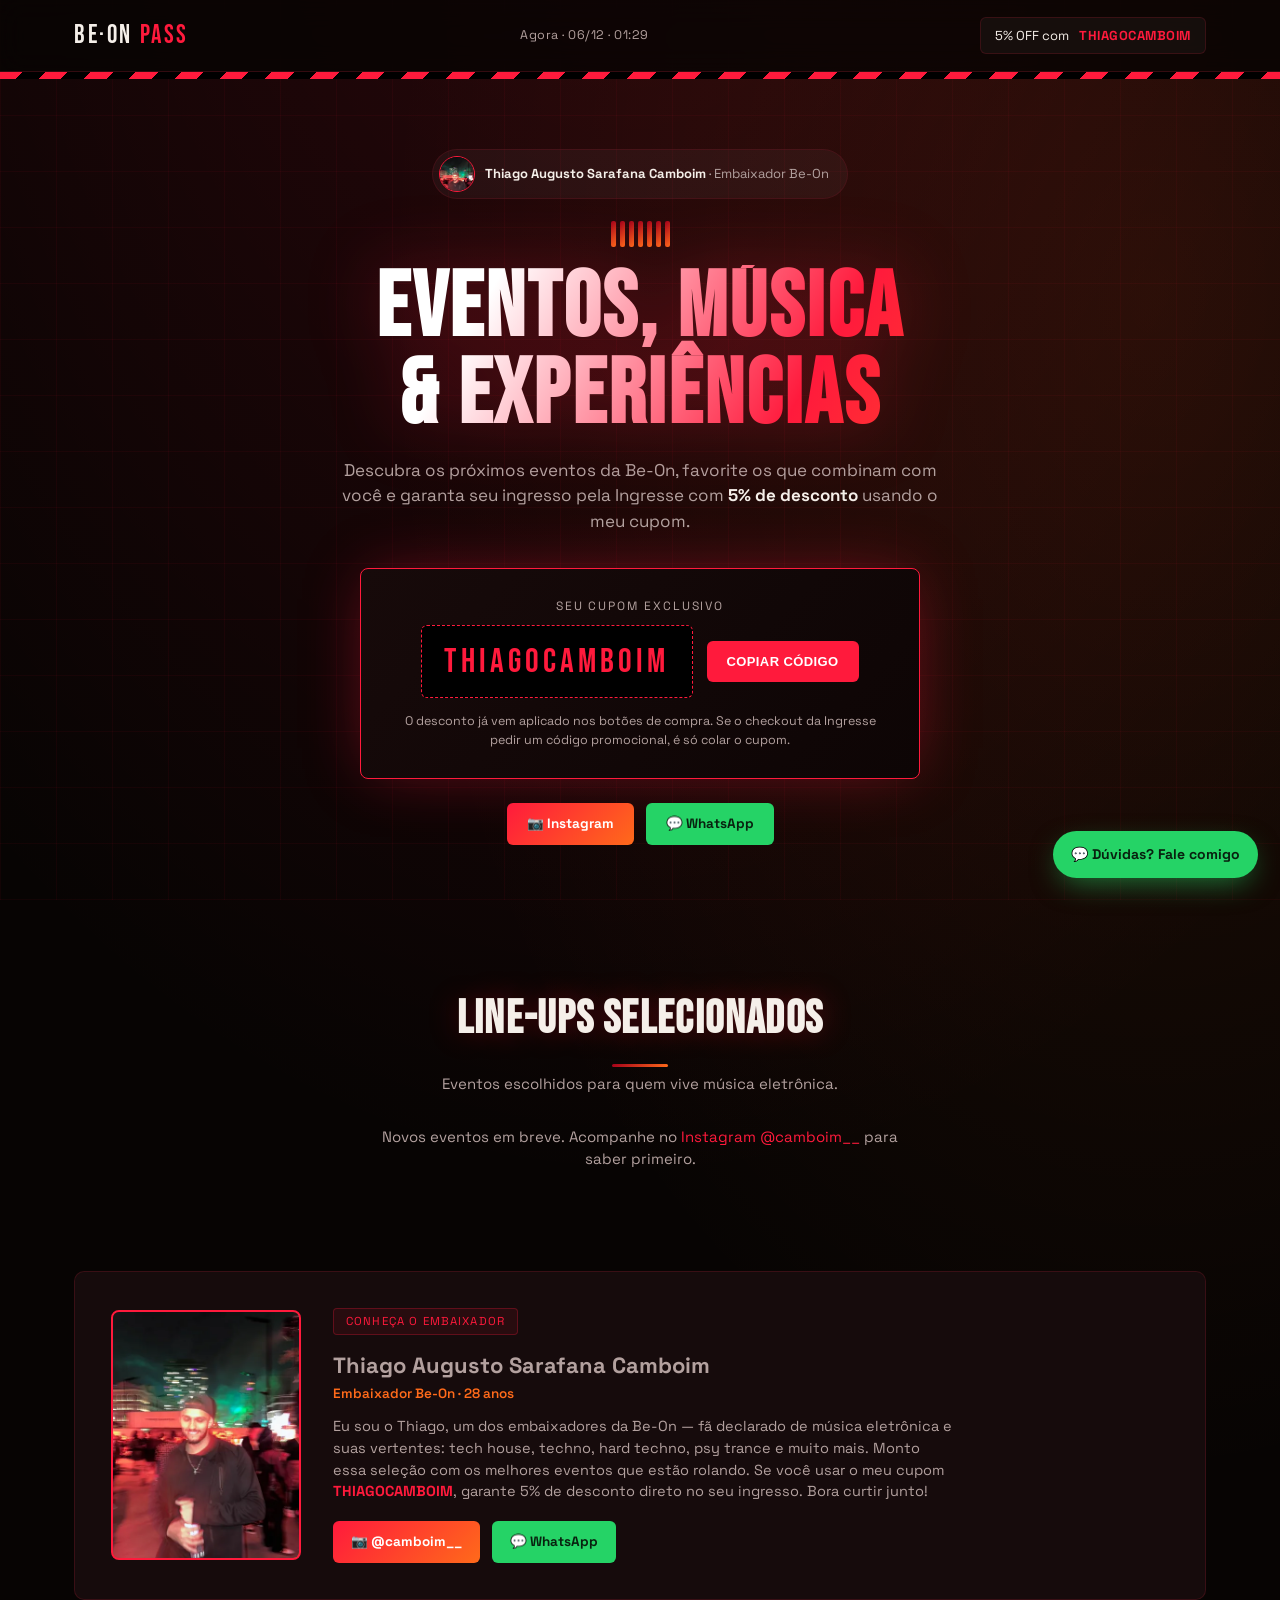
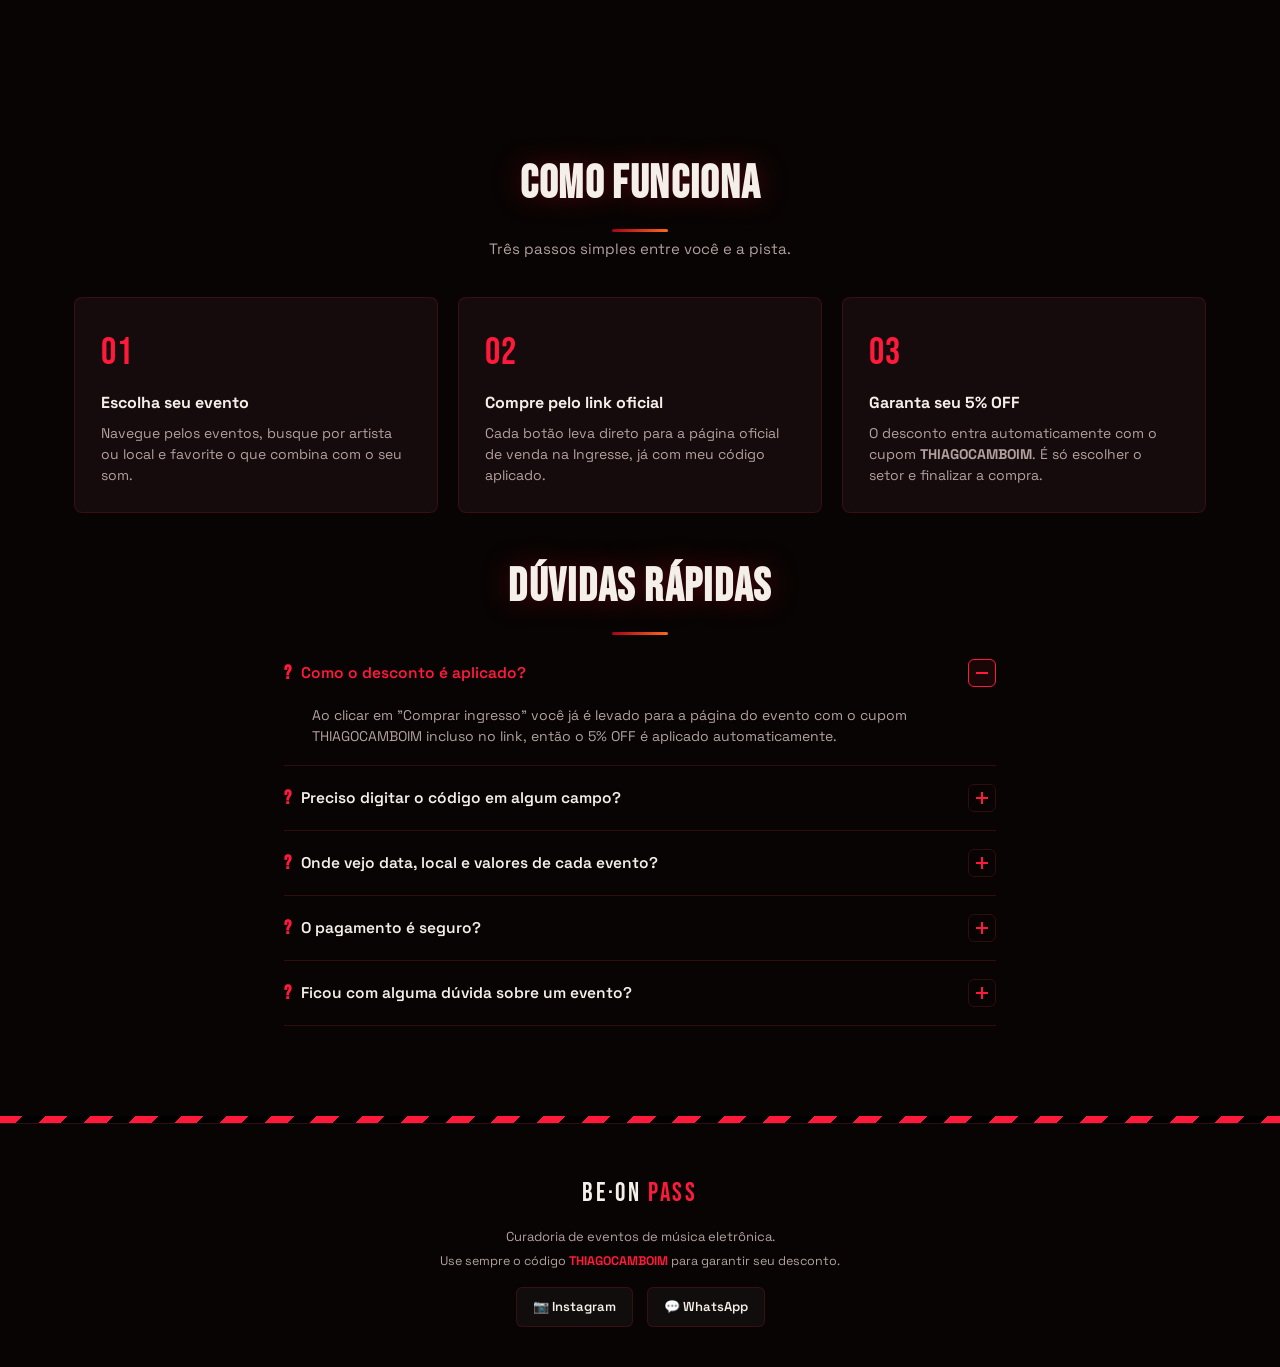
==== commit 08e552de: "Agente be-onzinho e contagem de acessos para o painel local - .claude/agents/be-onzinho.md: assisten" ====
--- a/index.html
+++ b/index.html
@@ -173,6 +173,7 @@
     "coupon": "THIAGOCAMBOIM",
     "whatsapp": "5511969236782",
     "instagram": "camboim__",
+    "goatcounter": "",
     "aboutBio": "Eu sou o Thiago, um dos embaixadores da Be-On — fã declarado de música eletrônica e suas vertentes: tech house, techno, hard techno, psy trance e muito mais. Monto essa seleção com os melhores eventos que estão rolando. Se você usar o meu cupom <b style=\"color:var(--accent)\" id=\"aboutCoupon\">{{COUPON}}</b>, garante 5% de desconto direto no seu ingresso. Bora curtir junto!"
   },
   "events": [
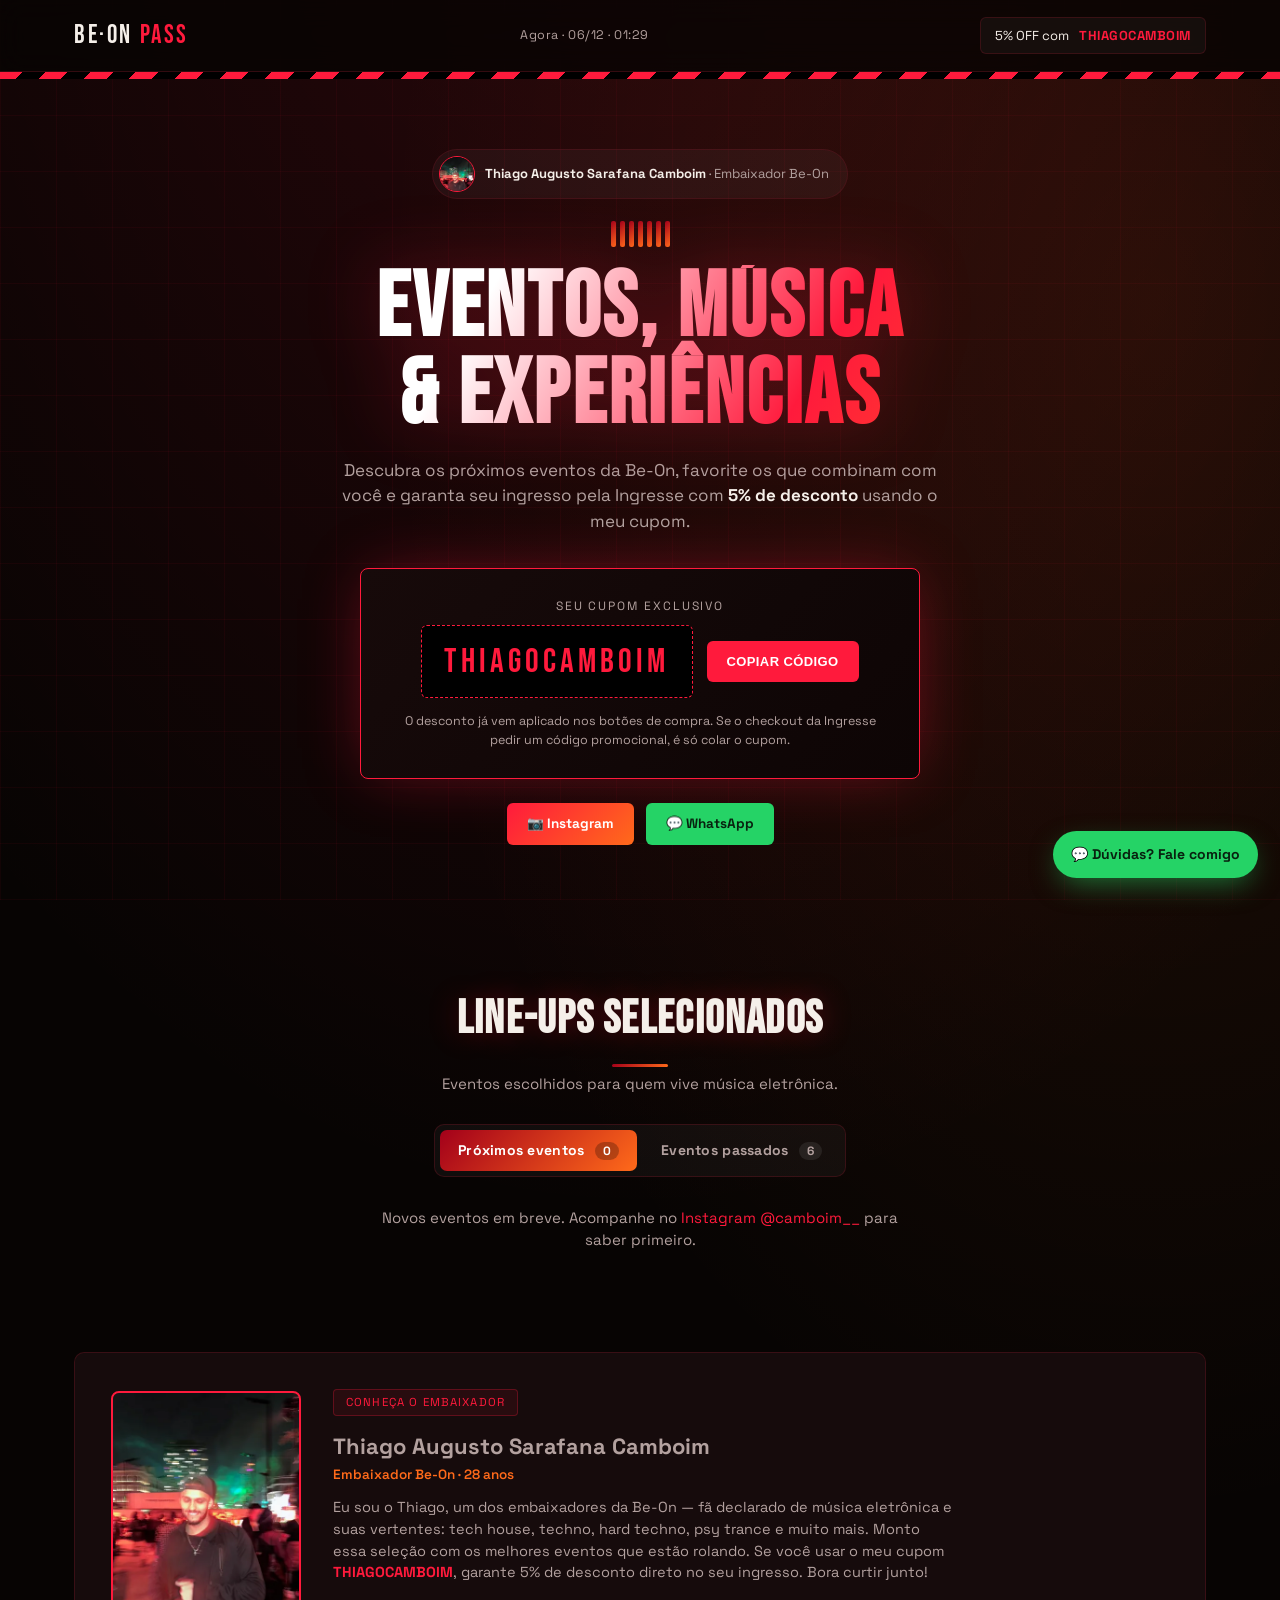
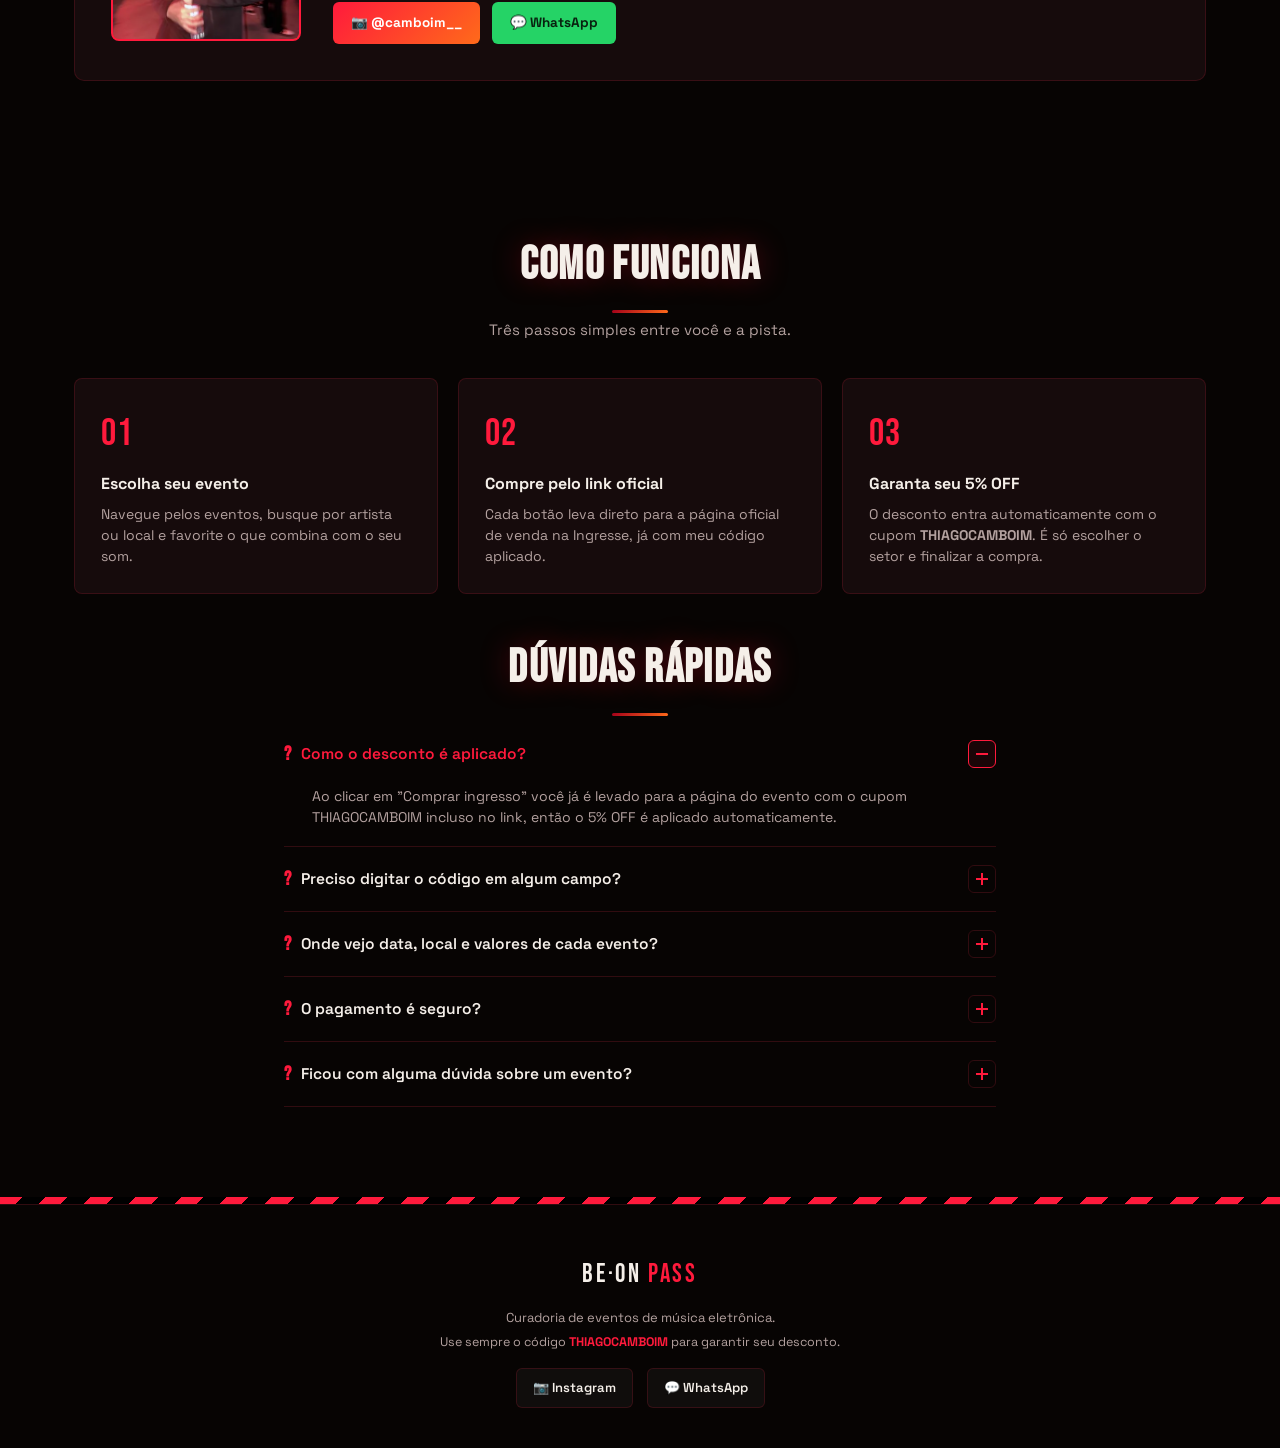
==== commit a7885623: "Aba "Eventos passados" com troca automática - Eventos que já terminaram saem de "Próximos eventos" e" ====
--- a/index.html
+++ b/index.html
@@ -177,6 +177,134 @@
     "aboutBio": "Eu sou o Thiago, um dos embaixadores da Be-On — fã declarado de música eletrônica e suas vertentes: tech house, techno, hard techno, psy trance e muito mais. Monto essa seleção com os melhores eventos que estão rolando. Se você usar o meu cupom <b style=\"color:var(--accent)\" id=\"aboutCoupon\">{{COUPON}}</b>, garante 5% de desconto direto no seu ingresso. Bora curtir junto!"
   },
   "events": [
+    {
+      "id": "x",
+      "title": "X — Adriatique",
+      "short": "X Adriatique",
+      "tag": "Line-up internacional",
+      "date": "2026-09-26",
+      "time": "14:00",
+      "end": "2026-09-26T23:00",
+      "soldout": true,
+      "venue": "Vale do Anhangabaú",
+      "address": "",
+      "city": "São Paulo",
+      "state": "SP",
+      "horario": "14h às 23h",
+      "desc": "Adriatique apresenta o X em São Paulo — uma noite guiada pelo som melódico e envolvente do duo suíço.",
+      "performers": [
+        "Adriatique"
+      ],
+      "img": "x-adriatique.webp",
+      "imgW": 810,
+      "imgH": 1080,
+      "alt": "X apresentado por Adriatique — São Paulo",
+      "badgeMode": "soldout",
+      "badgeText": "",
+      "buyLabel": "SOLD OUT",
+      "buyHref": "https://embedstore.ingresse.com/tickets/www.ingresse.com/event/91444?coupon=THIAGOCAMBOIM",
+      "buyRel": "noopener sponsored",
+      "keywords": "esgotado sold out anhangabau",
+      "cta": "",
+      "ldDescShort": "Adriatique apresenta o X em São Paulo — uma noite guiada pelo som melódico e envolvente do duo suíço."
+    },
+    {
+      "id": "after-x",
+      "title": "After X — Adriatique",
+      "short": "After X",
+      "tag": "After party",
+      "date": "2026-09-26",
+      "time": "23:00",
+      "end": "2026-09-27T07:00",
+      "soldout": false,
+      "venue": "Komplexo Tempo",
+      "address": "Av. Henry Ford, 511",
+      "city": "São Paulo",
+      "state": "SP",
+      "horario": "23h às 7h",
+      "desc": "Forever [After Party]: depois do Anhangabaú, a noite continua com o Adriatique em DJ set mais intimista. A partir de R$ 200 · 18+.",
+      "performers": [
+        "Adriatique"
+      ],
+      "img": "after-x.webp",
+      "imgW": 600,
+      "imgH": 800,
+      "alt": "After X Adriatique — Forever After Party, Komplexo Tempo",
+      "badgeMode": "custom",
+      "badgeText": "Vendas à parte do X · ingresso pela Ingresse",
+      "buyLabel": "CHAMAR NO WHATSAPP",
+      "buyHref": "https://wa.me/5511969236782?text=Oi%20Thiago!%20Quero%20o%20ingresso%20do%20After%20X%20(Adriatique)%20com%20o%20seu%20cupom.",
+      "buyRel": "noopener",
+      "keywords": "after adriatique forever mooca",
+      "cta": "CHAMAR NO WHATSAPP",
+      "ldDescShort": "After oficial do X São Paulo: Adriatique em DJ set mais intimista no Komplexo Tempo, das 23h às 7h.",
+      "ldUrl": "https://camboim123.github.io/be-on-eventos/#eventos"
+    },
+    {
+      "id": "crochestra",
+      "title": "Crochestra",
+      "short": "Crochestra",
+      "tag": "Eletrônico + orquestra",
+      "date": "2026-10-17",
+      "time": "",
+      "end": "",
+      "soldout": false,
+      "venue": "Komplexo Tempo",
+      "address": "",
+      "city": "São Paulo",
+      "state": "SP",
+      "horario": "",
+      "desc": "Freedom Fighters x Meir Briskman &amp; Live Orchestra — o encontro entre música eletrônica e orquestra ao vivo em um espetáculo único.",
+      "performers": [
+        "Freedom Fighters",
+        "Meir Briskman"
+      ],
+      "img": "crochestra.webp",
+      "imgW": 399,
+      "imgH": 501,
+      "alt": "Crochestra — Freedom Fighters x Meir Briskman &amp; Live Orchestra",
+      "badgeMode": "default",
+      "badgeText": "",
+      "buyLabel": "COMPRAR INGRESSO",
+      "buyHref": "https://cart.ingresse.com/7bc10b1b-bef9-45cf-a45b-135651fd921a/tickets?passkey=THIAGOCAMBOIM",
+      "buyRel": "noopener sponsored",
+      "keywords": "",
+      "cta": "",
+      "ldName": "Crochestra — Freedom Fighters x Meir Briskman & Live Orchestra",
+      "ldDescShort": "O encontro entre música eletrônica e orquestra ao vivo em um espetáculo único."
+    },
+    {
+      "id": "music-on",
+      "title": "Music On",
+      "short": "Music On",
+      "tag": "House music",
+      "date": "2026-11-07",
+      "time": "",
+      "end": "",
+      "soldout": false,
+      "venue": "São Paulo",
+      "address": "",
+      "city": "São Paulo",
+      "state": "SP",
+      "horario": "",
+      "desc": "Marco Carola apresenta o Music On — a marca referência em house music direto pra pista.",
+      "performers": [
+        "Marco Carola"
+      ],
+      "img": "music-on.webp",
+      "imgW": 720,
+      "imgH": 720,
+      "alt": "Music On São Paulo — Marco Carola presents",
+      "badgeMode": "default",
+      "badgeText": "",
+      "buyLabel": "COMPRAR INGRESSO",
+      "buyHref": "https://embedstore.ingresse.com/tickets/www.ingresse.com/event/102379?coupon=THIAGOCAMBOIM",
+      "buyRel": "noopener sponsored",
+      "keywords": "",
+      "cta": "",
+      "ldName": "Music On São Paulo (Marco Carola)",
+      "ldDescShort": "Marco Carola apresenta o Music On — a marca referência em house music."
+    },
     {
       "id": "grid-unreal",
       "title": "The Grid — Unreal",
@@ -316,6 +444,11 @@
     <h2 class="section-title display">LINE-UPS SELECIONADOS</h2>
     <p class="section-sub">Eventos escolhidos para quem vive música eletrônica.</p>
 
+    <div class="tabs" role="tablist" aria-label="Eventos">
+      <button class="tab" type="button" role="tab" id="tabUp" aria-selected="true" aria-controls="eventsGrid">Próximos eventos <em id="countUp"></em></button>
+      <button class="tab" type="button" role="tab" id="tabPast" aria-selected="false" aria-controls="pastGrid">Eventos passados <em id="countPast"></em></button>
+    </div>
+
     <div class="toolbar" id="toolbar">
       <label class="search">
         <span aria-hidden="true">⌕</span>
@@ -327,9 +460,70 @@
     <p class="no-events section-sub" id="noEvents" hidden>Novos eventos em breve. Acompanhe no <a href="https://www.instagram.com/camboim__/" target="_blank" rel="noopener" style="color:var(--accent)">Instagram @camboim__</a> para saber primeiro.</p>
     <p class="no-events section-sub" id="noResults" hidden>Nenhum evento encontrado. Tente outro nome, artista, local ou mês.</p>
 
-    <div class="events-grid" id="eventsGrid">
+    <div class="events-grid" id="eventsGrid" role="tabpanel" aria-labelledby="tabUp">
       <!-- BEON:EVENTS:START -->
-      <div class="event-card c1" data-id="grid-unreal" data-date="2026-11-21" data-short="The Grid Unreal">
+      <div class="event-card c1 is-soldout" data-id="x" data-date="2026-09-26" data-short="X Adriatique" data-time="14:00" data-end="2026-09-26T23:00" data-soldout data-keywords="esgotado sold out anhangabau">
+        <button class="fav-btn" type="button" aria-pressed="false" aria-label="Favoritar X Adriatique" title="Favoritar">♥</button>
+        <div class="event-media" style="background-image:url(img/x-adriatique.webp)">
+          <img class="event-img" src="img/x-adriatique.webp" width="810" height="1080" loading="lazy" decoding="async" alt="X apresentado por Adriatique — São Paulo">
+          <div class="sold-stamp" aria-hidden="true"><span>SOLD OUT</span></div>
+        </div>
+        <div class="event-body">
+          <span class="event-tag">Line-up internacional</span>
+          <h3>X — ADRIATIQUE</h3>
+          <p class="event-meta">📅 26 de setembro de 2026 · 14h às 23h · 📍 Vale do Anhangabaú, São Paulo</p>
+          <p class="event-desc">Adriatique apresenta o X em São Paulo — uma noite guiada pelo som melódico e envolvente do duo suíço.</p>
+          <span class="event-badge soft">Ingressos esgotados</span>
+          <span class="buy-btn soldout" aria-disabled="true">SOLD OUT</span>
+        </div>
+      </div>
+
+      <div class="event-card c2" data-id="after-x" data-date="2026-09-26" data-short="After X" data-time="23:00" data-end="2026-09-27T07:00" data-keywords="after adriatique forever mooca" data-cta="CHAMAR NO WHATSAPP">
+        <button class="fav-btn" type="button" aria-pressed="false" aria-label="Favoritar After X" title="Favoritar">♥</button>
+        <div class="event-media" style="background-image:url(img/after-x.webp)">
+          <img class="event-img" src="img/after-x.webp" width="600" height="800" loading="lazy" decoding="async" alt="After X Adriatique — Forever After Party, Komplexo Tempo">
+        </div>
+        <div class="event-body">
+          <span class="event-tag">After party</span>
+          <h3>AFTER X — ADRIATIQUE</h3>
+          <p class="event-meta">📅 26 de setembro de 2026 · 23h às 7h · 📍 Komplexo Tempo, São Paulo</p>
+          <p class="event-desc">Forever [After Party]: depois do Anhangabaú, a noite continua com o Adriatique em DJ set mais intimista. A partir de R$ 200 · 18+.</p>
+          <span class="event-badge soft">Vendas à parte do X · ingresso pela Ingresse</span>
+          <a class="buy-btn" href="https://wa.me/5511969236782?text=Oi%20Thiago!%20Quero%20o%20ingresso%20do%20After%20X%20(Adriatique)%20com%20o%20seu%20cupom." target="_blank" rel="noopener">CHAMAR NO WHATSAPP</a>
+        </div>
+      </div>
+
+      <div class="event-card c3" data-id="crochestra" data-date="2026-10-17" data-short="Crochestra">
+        <button class="fav-btn" type="button" aria-pressed="false" aria-label="Favoritar Crochestra" title="Favoritar">♥</button>
+        <div class="event-media" style="background-image:url(img/crochestra.webp)">
+          <img class="event-img" src="img/crochestra.webp" width="399" height="501" loading="lazy" decoding="async" alt="Crochestra — Freedom Fighters x Meir Briskman &amp; Live Orchestra">
+        </div>
+        <div class="event-body">
+          <span class="event-tag">Eletrônico + orquestra</span>
+          <h3>CROCHESTRA</h3>
+          <p class="event-meta">📅 17 de outubro de 2026 · 📍 Komplexo Tempo, São Paulo</p>
+          <p class="event-desc">Freedom Fighters x Meir Briskman &amp; Live Orchestra — o encontro entre música eletrônica e orquestra ao vivo em um espetáculo único.</p>
+          <span class="event-badge">✓ 5% OFF com THIAGOCAMBOIM</span>
+          <a class="buy-btn" href="https://cart.ingresse.com/7bc10b1b-bef9-45cf-a45b-135651fd921a/tickets?passkey=THIAGOCAMBOIM" target="_blank" rel="noopener sponsored">COMPRAR INGRESSO</a>
+        </div>
+      </div>
+
+      <div class="event-card c4" data-id="music-on" data-date="2026-11-07" data-short="Music On">
+        <button class="fav-btn" type="button" aria-pressed="false" aria-label="Favoritar Music On" title="Favoritar">♥</button>
+        <div class="event-media" style="background-image:url(img/music-on.webp)">
+          <img class="event-img" src="img/music-on.webp" width="720" height="720" loading="lazy" decoding="async" alt="Music On São Paulo — Marco Carola presents">
+        </div>
+        <div class="event-body">
+          <span class="event-tag">House music</span>
+          <h3>MUSIC ON</h3>
+          <p class="event-meta">📅 7 de novembro de 2026 · 📍 São Paulo</p>
+          <p class="event-desc">Marco Carola apresenta o Music On — a marca referência em house music direto pra pista.</p>
+          <span class="event-badge">✓ 5% OFF com THIAGOCAMBOIM</span>
+          <a class="buy-btn" href="https://embedstore.ingresse.com/tickets/www.ingresse.com/event/102379?coupon=THIAGOCAMBOIM" target="_blank" rel="noopener sponsored">COMPRAR INGRESSO</a>
+        </div>
+      </div>
+
+      <div class="event-card c5" data-id="grid-unreal" data-date="2026-11-21" data-short="The Grid Unreal">
         <button class="fav-btn" type="button" aria-pressed="false" aria-label="Favoritar The Grid Unreal" title="Favoritar">♥</button>
         <div class="event-media" style="background-image:url(img/grid-unreal.webp)">
           <img class="event-img" src="img/grid-unreal.webp" width="386" height="518" loading="lazy" decoding="async" alt="Unreal Brasil — The Grid Unreal">
@@ -344,7 +538,7 @@
         </div>
       </div>
 
-      <div class="event-card c2" data-id="one-life" data-date="2026-11-28" data-short="One Life">
+      <div class="event-card c6" data-id="one-life" data-date="2026-11-28" data-short="One Life">
         <button class="fav-btn" type="button" aria-pressed="false" aria-label="Favoritar One Life" title="Favoritar">♥</button>
         <div class="event-media" style="background-image:url(img/one-life.webp)">
           <img class="event-img" src="img/one-life.webp" width="600" height="800" loading="lazy" decoding="async" alt="Michael Bibi presents One Life — São Paulo">
@@ -360,6 +554,7 @@
       </div>
       <!-- BEON:EVENTS:END -->
     </div>
+    <div class="events-grid" id="pastGrid" role="tabpanel" aria-labelledby="tabPast" hidden></div>
   </div>
 </section>
 
--- a/css/estilo.css
+++ b/css/estilo.css
@@ -489,3 +489,25 @@
   *, *::before, *::after{animation:none !important; transition:none !important; scroll-behavior:auto !important;}
   .js .reveal{opacity:1; translate:none;}
 }
+
+/* ===== Abas: próximos eventos / eventos passados ===== */
+.tabs{display:flex; justify-content:center; gap:6px; margin:28px auto 0; padding:5px; width:fit-content; max-width:100%;
+  background:#ffffff0a; border:1px solid var(--card-border); border-radius:10px;}
+.tab{background:none; border:0; color:var(--text-dim); font:inherit; font-weight:700; font-size:14px; letter-spacing:.02em;
+  padding:10px 18px; border-radius:7px; cursor:pointer; transition:background .15s ease, color .15s ease; white-space:nowrap;}
+.tab em{font-style:normal; font-size:12px; margin-left:6px; padding:1px 8px; border-radius:999px; background:#ffffff14;}
+.tab:hover{color:var(--text);}
+.tab[aria-selected="true"]{background:var(--gradient); color:#fff;}
+.tab[aria-selected="true"] em{background:#00000040;}
+.tabs + .toolbar{margin-top:16px;}
+
+/* Cards de eventos que já aconteceram */
+.event-card.is-past .event-img{filter:grayscale(.85) brightness(.6);}
+.event-card.is-past:hover .event-img{filter:grayscale(.3) brightness(.85);}
+.event-card.is-past .event-tag{opacity:.7;}
+.event-card.is-past .event-meta{color:var(--text-dim);}
+
+@media (max-width: 560px){
+  .tabs{width:100%;}
+  .tab{flex:1; padding:10px 8px; font-size:13px;}
+}
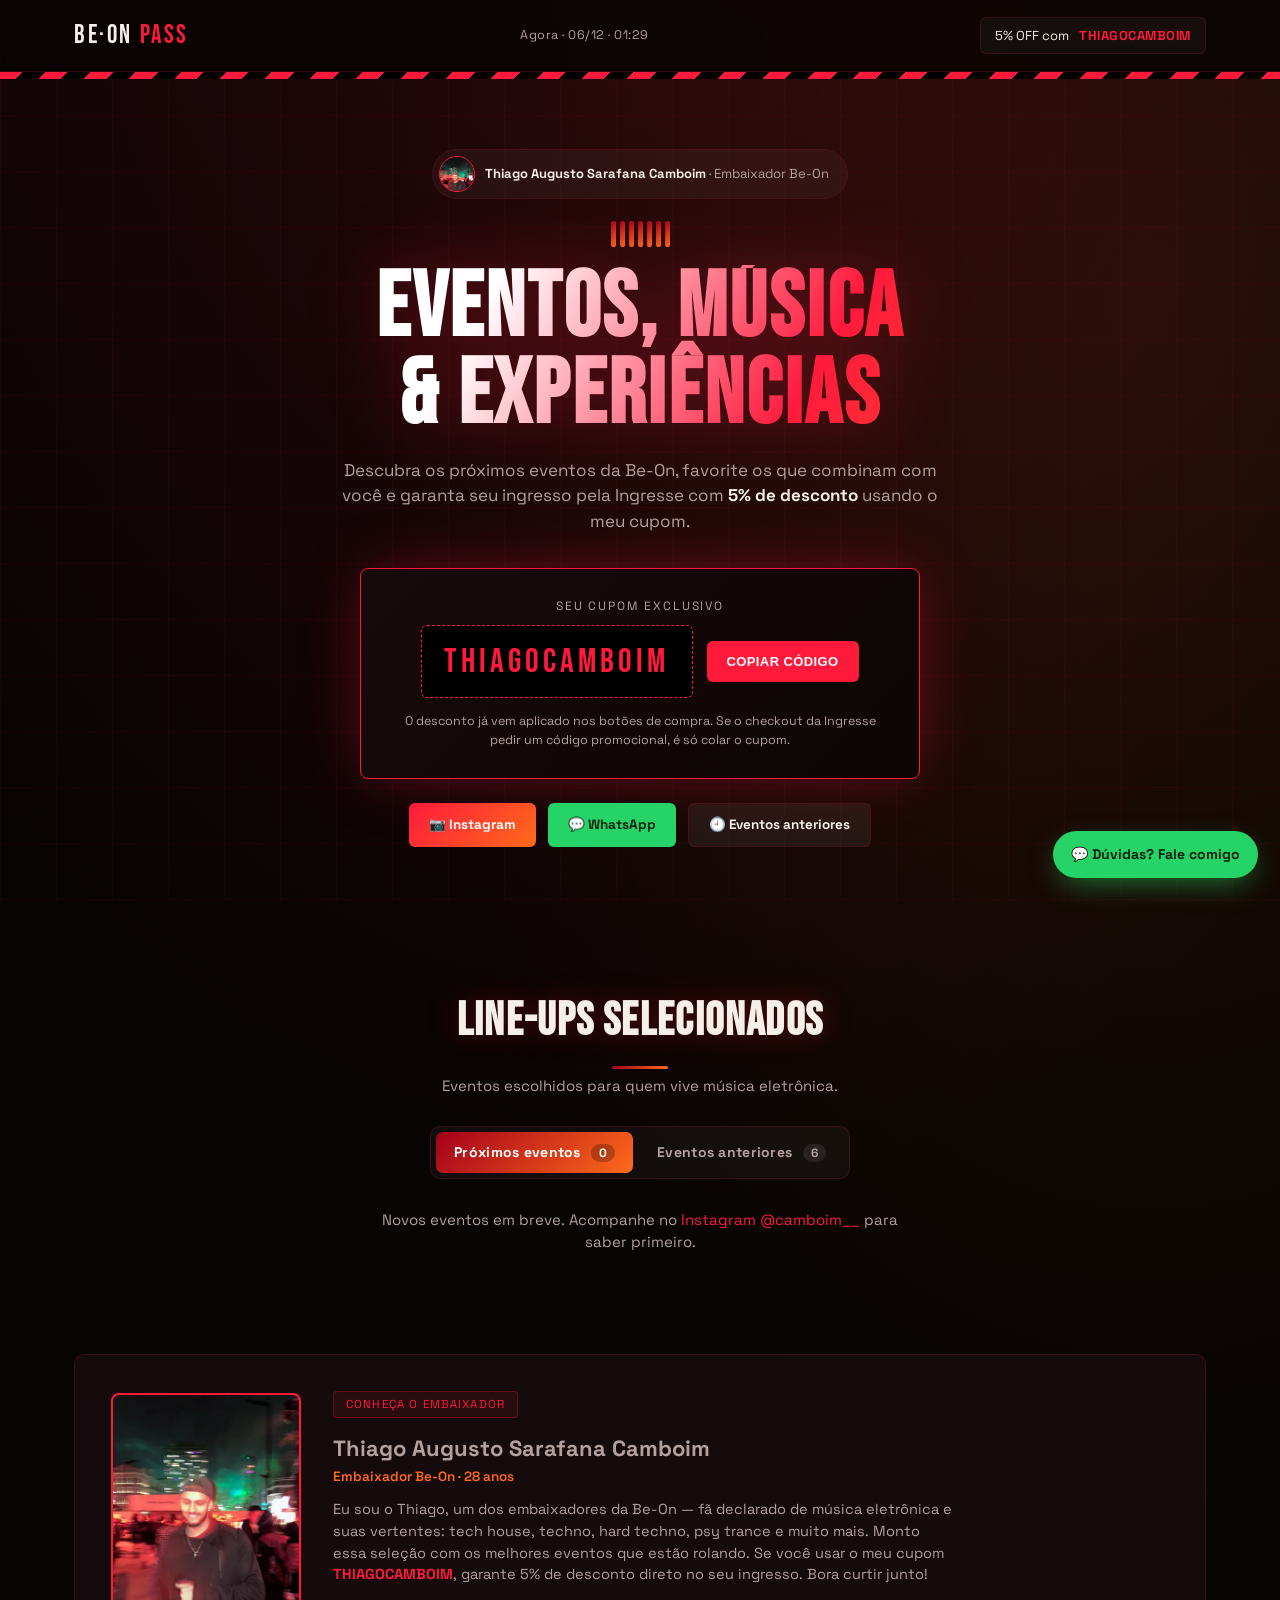
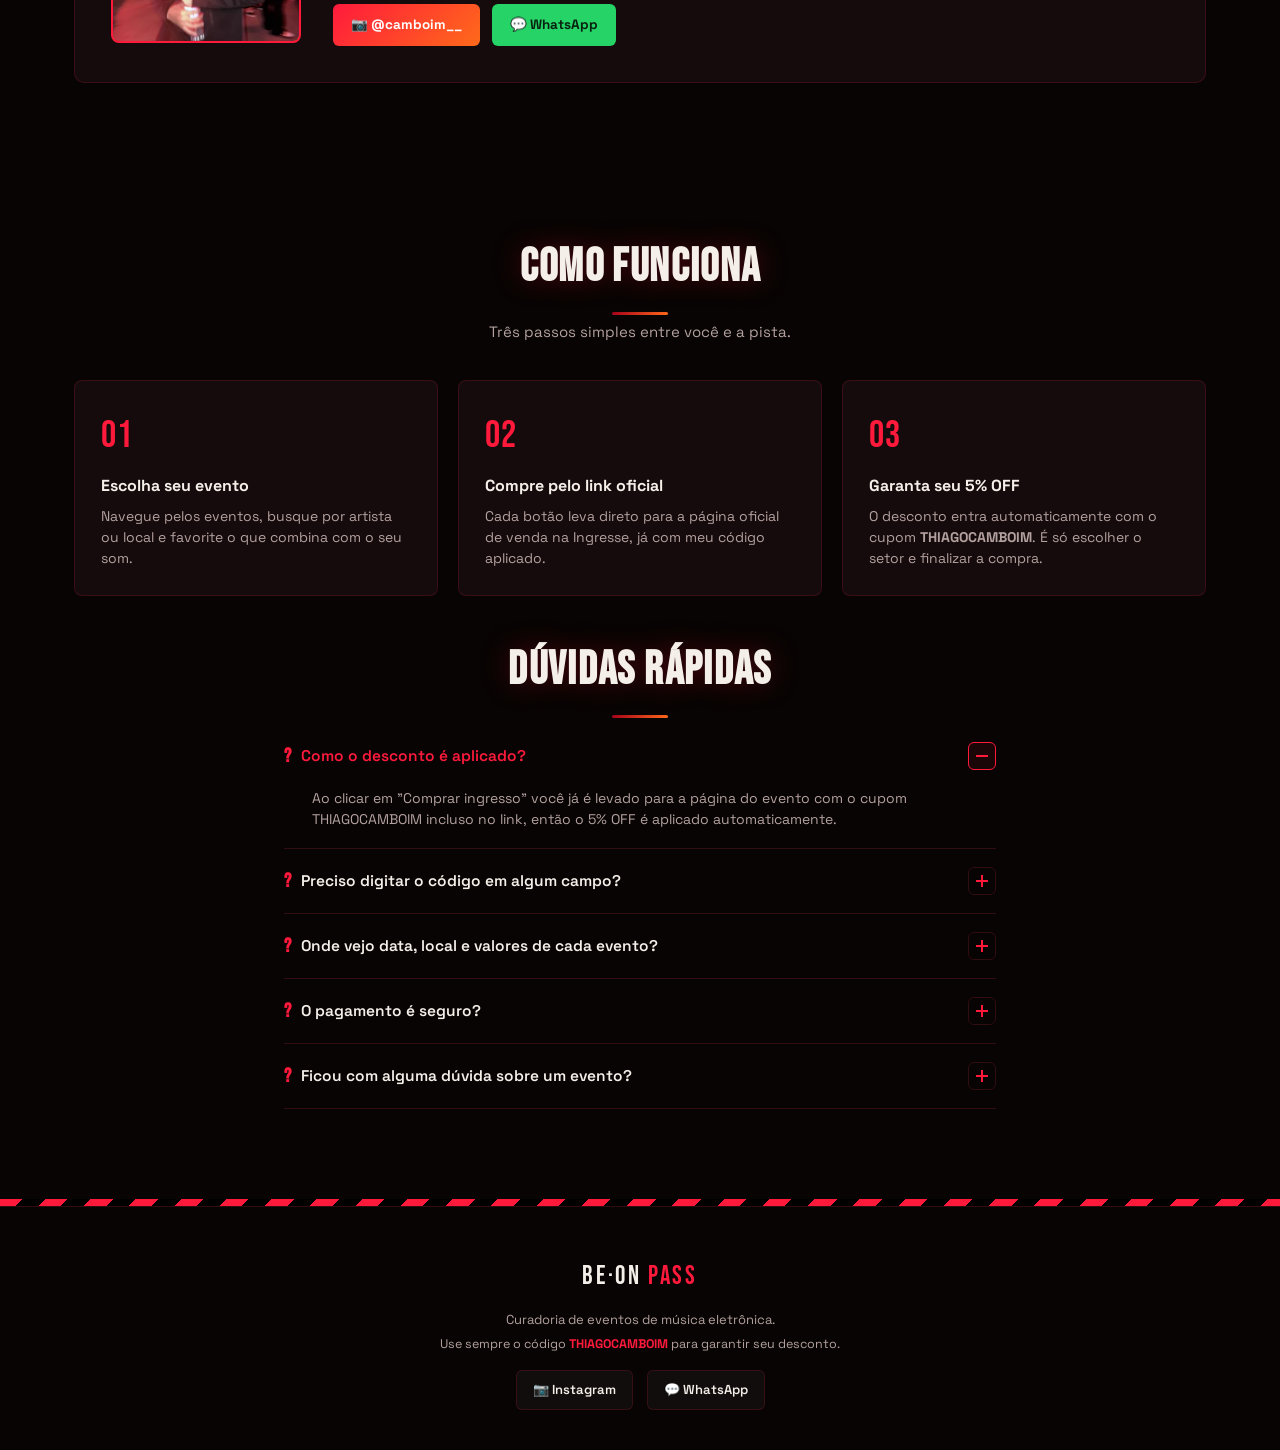
==== commit cd39f58a: "Eventos anteriores: ajustes no X e After X e botão no topo - Aba renomeada para "Eventos anteriores"" ====
--- a/index.html
+++ b/index.html
@@ -185,7 +185,7 @@
       "date": "2026-09-26",
       "time": "14:00",
       "end": "2026-09-26T23:00",
-      "soldout": true,
+      "soldout": false,
       "venue": "Vale do Anhangabaú",
       "address": "",
       "city": "São Paulo",
@@ -199,12 +199,12 @@
       "imgW": 810,
       "imgH": 1080,
       "alt": "X apresentado por Adriatique — São Paulo",
-      "badgeMode": "soldout",
+      "badgeMode": "default",
       "badgeText": "",
-      "buyLabel": "SOLD OUT",
+      "buyLabel": "COMPRAR INGRESSO",
       "buyHref": "https://embedstore.ingresse.com/tickets/www.ingresse.com/event/91444?coupon=THIAGOCAMBOIM",
       "buyRel": "noopener sponsored",
-      "keywords": "esgotado sold out anhangabau",
+      "keywords": "anhangabau",
       "cta": "",
       "ldDescShort": "Adriatique apresenta o X em São Paulo — uma noite guiada pelo som melódico e envolvente do duo suíço."
     },
@@ -222,14 +222,14 @@
       "city": "São Paulo",
       "state": "SP",
       "horario": "23h às 7h",
-      "desc": "Forever [After Party]: depois do Anhangabaú, a noite continua com o Adriatique em DJ set mais intimista. A partir de R$ 200 · 18+.",
+      "desc": "Forever [After Party]: a noite continua no Komplexo Tempo com o Adriatique em DJ set mais intimista. A partir de R$ 200 · 18+.",
       "performers": [
         "Adriatique"
       ],
       "img": "after-x.webp",
-      "imgW": 600,
-      "imgH": 800,
-      "alt": "After X Adriatique — Forever After Party, Komplexo Tempo",
+      "imgW": 810,
+      "imgH": 1080,
+      "alt": "After X Adriatique — Komplexo Tempo, São Paulo",
       "badgeMode": "custom",
       "badgeText": "Vendas à parte do X · ingresso pela Ingresse",
       "buyLabel": "CHAMAR NO WHATSAPP",
@@ -413,6 +413,7 @@
     <div class="hero-links">
       <a class="ig" id="heroIg" href="https://www.instagram.com/camboim__/" target="_blank" rel="noopener">📷 Instagram</a>
       <a class="wa" id="heroWa" href="https://wa.me/5511969236782?text=Oi%20Thiago!%20Vim%20pela%20sua%20p%C3%A1gina%20de%20eventos%20Be-On." target="_blank" rel="noopener">💬 WhatsApp</a>
+      <a class="past" id="heroPast" href="#anteriores">🕘 Eventos anteriores</a>
     </div>
   </div>
 </header>
@@ -446,7 +447,7 @@
 
     <div class="tabs" role="tablist" aria-label="Eventos">
       <button class="tab" type="button" role="tab" id="tabUp" aria-selected="true" aria-controls="eventsGrid">Próximos eventos <em id="countUp"></em></button>
-      <button class="tab" type="button" role="tab" id="tabPast" aria-selected="false" aria-controls="pastGrid">Eventos passados <em id="countPast"></em></button>
+      <button class="tab" type="button" role="tab" id="tabPast" aria-selected="false" aria-controls="pastGrid">Eventos anteriores <em id="countPast"></em></button>
     </div>
 
     <div class="toolbar" id="toolbar">
@@ -462,32 +463,31 @@
 
     <div class="events-grid" id="eventsGrid" role="tabpanel" aria-labelledby="tabUp">
       <!-- BEON:EVENTS:START -->
-      <div class="event-card c1 is-soldout" data-id="x" data-date="2026-09-26" data-short="X Adriatique" data-time="14:00" data-end="2026-09-26T23:00" data-soldout data-keywords="esgotado sold out anhangabau">
+      <div class="event-card c1" data-id="x" data-date="2026-09-26" data-short="X Adriatique" data-time="14:00" data-end="2026-09-26T23:00" data-keywords="anhangabau">
         <button class="fav-btn" type="button" aria-pressed="false" aria-label="Favoritar X Adriatique" title="Favoritar">♥</button>
         <div class="event-media" style="background-image:url(img/x-adriatique.webp)">
           <img class="event-img" src="img/x-adriatique.webp" width="810" height="1080" loading="lazy" decoding="async" alt="X apresentado por Adriatique — São Paulo">
-          <div class="sold-stamp" aria-hidden="true"><span>SOLD OUT</span></div>
         </div>
         <div class="event-body">
           <span class="event-tag">Line-up internacional</span>
           <h3>X — ADRIATIQUE</h3>
           <p class="event-meta">📅 26 de setembro de 2026 · 14h às 23h · 📍 Vale do Anhangabaú, São Paulo</p>
           <p class="event-desc">Adriatique apresenta o X em São Paulo — uma noite guiada pelo som melódico e envolvente do duo suíço.</p>
-          <span class="event-badge soft">Ingressos esgotados</span>
-          <span class="buy-btn soldout" aria-disabled="true">SOLD OUT</span>
+          <span class="event-badge">✓ 5% OFF com THIAGOCAMBOIM</span>
+          <a class="buy-btn" href="https://embedstore.ingresse.com/tickets/www.ingresse.com/event/91444?coupon=THIAGOCAMBOIM" target="_blank" rel="noopener sponsored">COMPRAR INGRESSO</a>
         </div>
       </div>
 
       <div class="event-card c2" data-id="after-x" data-date="2026-09-26" data-short="After X" data-time="23:00" data-end="2026-09-27T07:00" data-keywords="after adriatique forever mooca" data-cta="CHAMAR NO WHATSAPP">
         <button class="fav-btn" type="button" aria-pressed="false" aria-label="Favoritar After X" title="Favoritar">♥</button>
         <div class="event-media" style="background-image:url(img/after-x.webp)">
-          <img class="event-img" src="img/after-x.webp" width="600" height="800" loading="lazy" decoding="async" alt="After X Adriatique — Forever After Party, Komplexo Tempo">
+          <img class="event-img" src="img/after-x.webp" width="810" height="1080" loading="lazy" decoding="async" alt="After X Adriatique — Komplexo Tempo, São Paulo">
         </div>
         <div class="event-body">
           <span class="event-tag">After party</span>
           <h3>AFTER X — ADRIATIQUE</h3>
           <p class="event-meta">📅 26 de setembro de 2026 · 23h às 7h · 📍 Komplexo Tempo, São Paulo</p>
-          <p class="event-desc">Forever [After Party]: depois do Anhangabaú, a noite continua com o Adriatique em DJ set mais intimista. A partir de R$ 200 · 18+.</p>
+          <p class="event-desc">Forever [After Party]: a noite continua no Komplexo Tempo com o Adriatique em DJ set mais intimista. A partir de R$ 200 · 18+.</p>
           <span class="event-badge soft">Vendas à parte do X · ingresso pela Ingresse</span>
           <a class="buy-btn" href="https://wa.me/5511969236782?text=Oi%20Thiago!%20Quero%20o%20ingresso%20do%20After%20X%20(Adriatique)%20com%20o%20seu%20cupom." target="_blank" rel="noopener">CHAMAR NO WHATSAPP</a>
         </div>
--- a/css/estilo.css
+++ b/css/estilo.css
@@ -490,7 +490,7 @@
   .js .reveal{opacity:1; translate:none;}
 }
 
-/* ===== Abas: próximos eventos / eventos passados ===== */
+/* ===== Abas: próximos eventos / eventos anteriores ===== */
 .tabs{display:flex; justify-content:center; gap:6px; margin:28px auto 0; padding:5px; width:fit-content; max-width:100%;
   background:#ffffff0a; border:1px solid var(--card-border); border-radius:10px;}
 .tab{background:none; border:0; color:var(--text-dim); font:inherit; font-weight:700; font-size:14px; letter-spacing:.02em;
@@ -511,3 +511,5 @@
   .tabs{width:100%;}
   .tab{flex:1; padding:10px 8px; font-size:13px;}
 }
+.hero-links .past{background:#ffffff0f; border:1px solid var(--card-border); color:var(--text);}
+.hero-links .past:hover{border-color:var(--accent);}
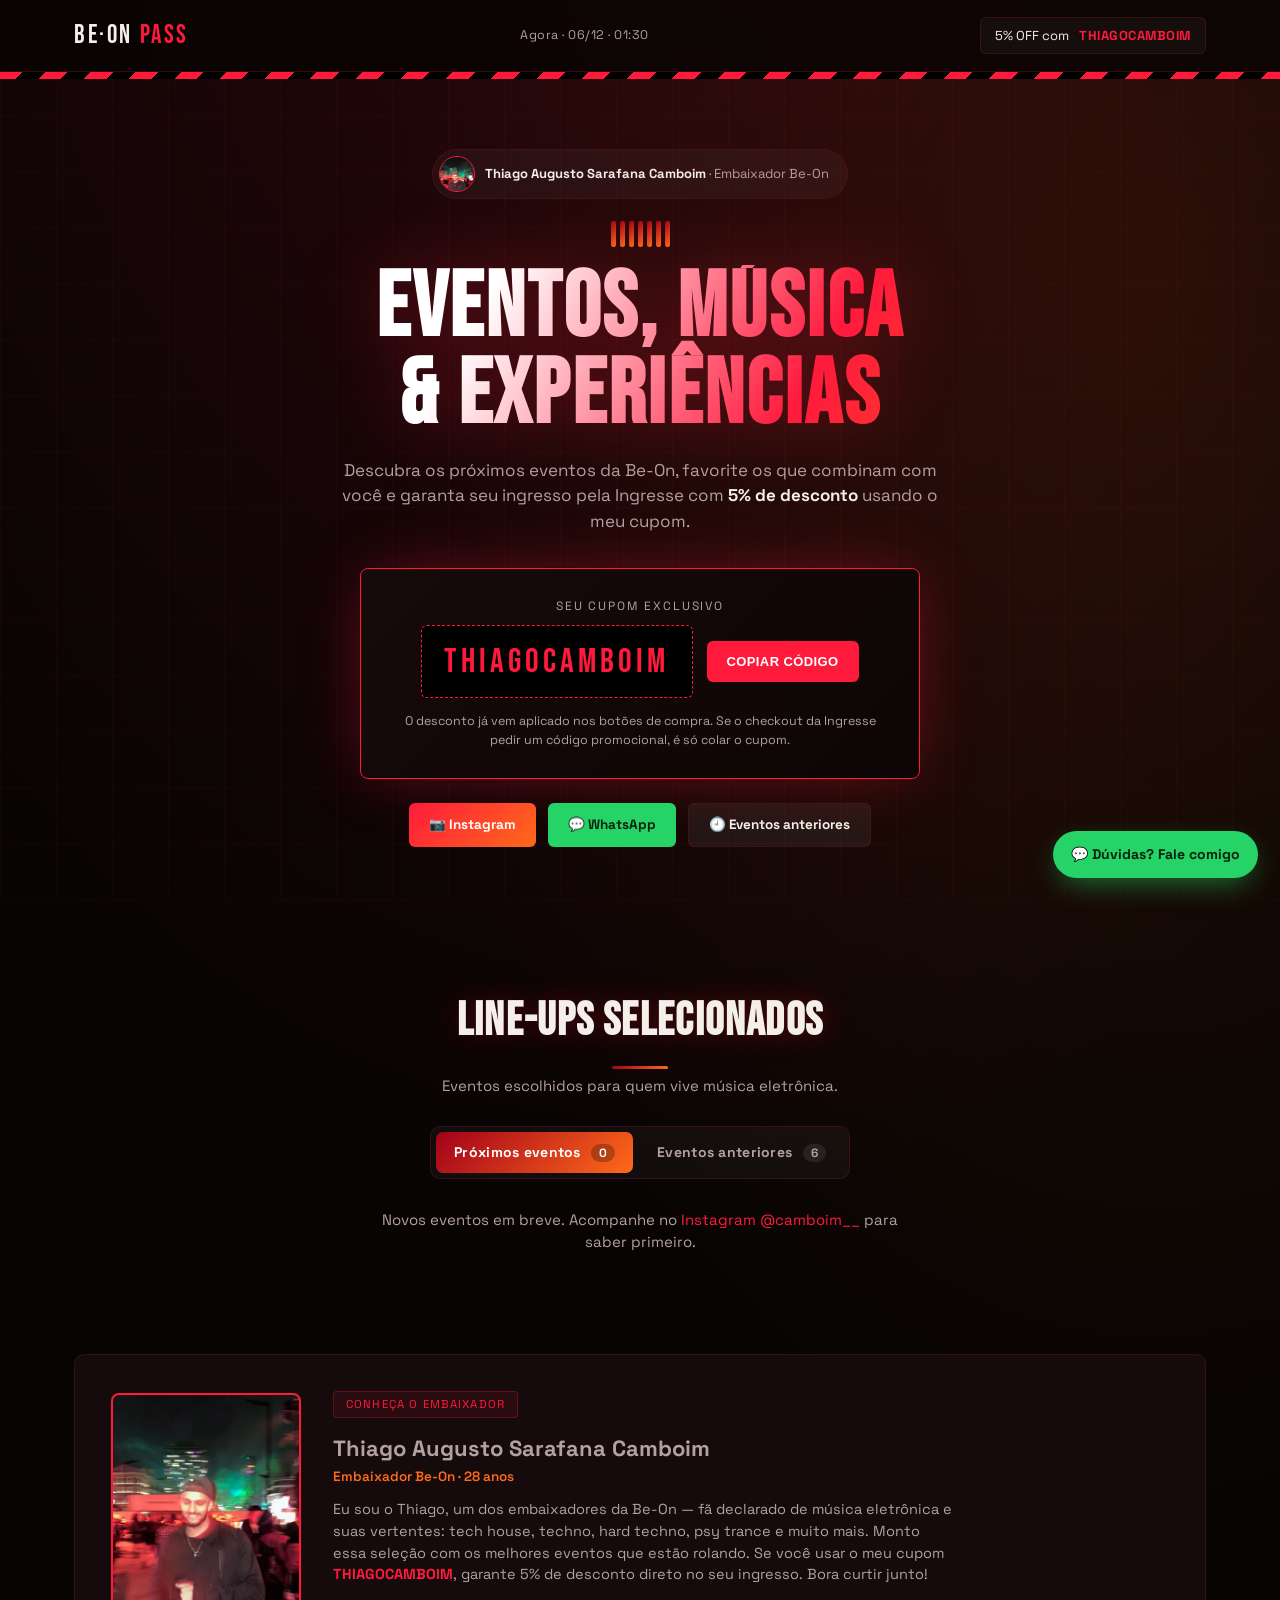
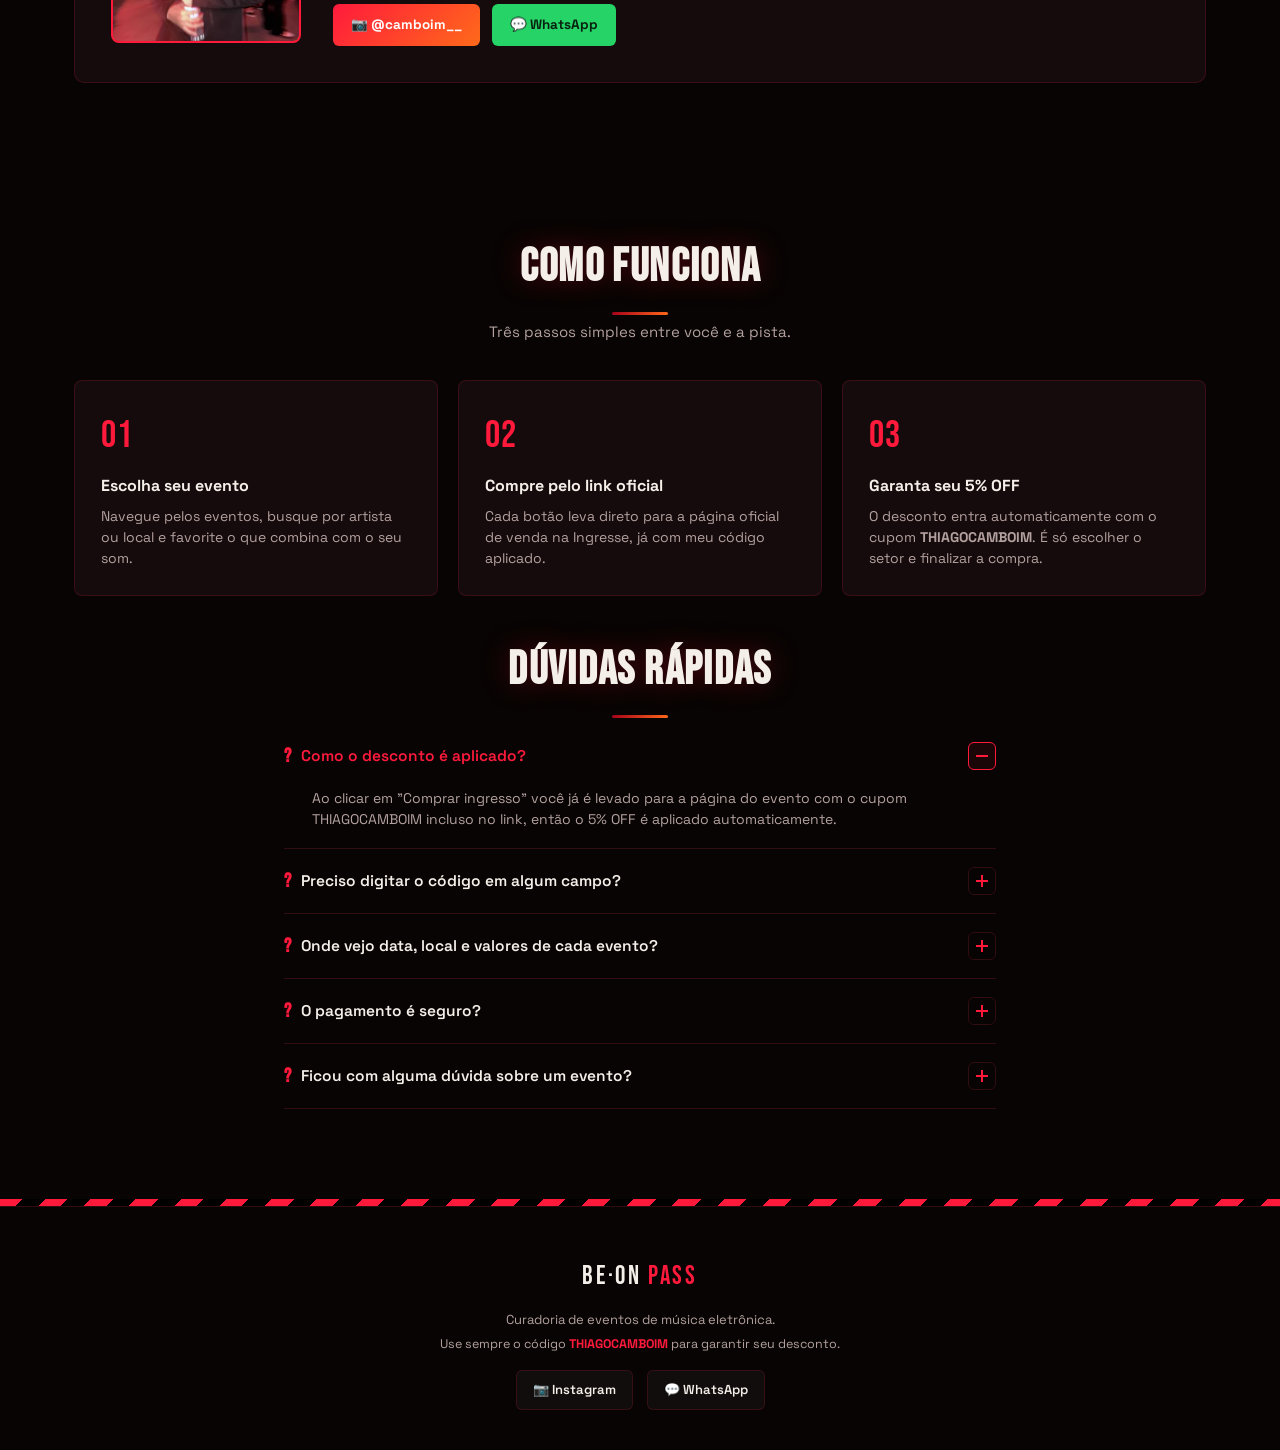
==== commit 14e737fe: "Botão secreto "Painel" visível só no navegador liberado - Botão "🔒 Painel" no topo, escondido para t" ====
--- a/index.html
+++ b/index.html
@@ -383,6 +383,7 @@
   <div class="wrap">
     <a class="logo" href="#top">BE·ON <span>PASS</span></a>
     <div class="clock" id="clock">Agora · --</div>
+    <a class="admin-btn" id="adminBtn" href="http://localhost:5050/" target="_blank" rel="noopener" hidden>🔒 Painel</a>
     <div class="nav-code">5% OFF com <b id="navCoupon">THIAGOCAMBOIM</b></div>
   </div>
 </nav>
--- a/css/estilo.css
+++ b/css/estilo.css
@@ -513,3 +513,11 @@
 }
 .hero-links .past{background:#ffffff0f; border:1px solid var(--card-border); color:var(--text);}
 .hero-links .past:hover{border-color:var(--accent);}
+
+/* Botão do painel: só aparece no navegador liberado pelo link secreto do Thiago */
+.admin-btn{display:inline-flex; align-items:center; gap:6px; font-size:12.5px; font-weight:700; letter-spacing:.04em;
+  padding:7px 12px; border-radius:6px; border:1px solid var(--accent); color:var(--text); background:#ff1a3c1f;}
+.admin-btn:hover{background:var(--accent);}
+@media (max-width: 420px){
+  .topbar .wrap:has(.admin-btn:not([hidden])) .clock{display:none;}
+}
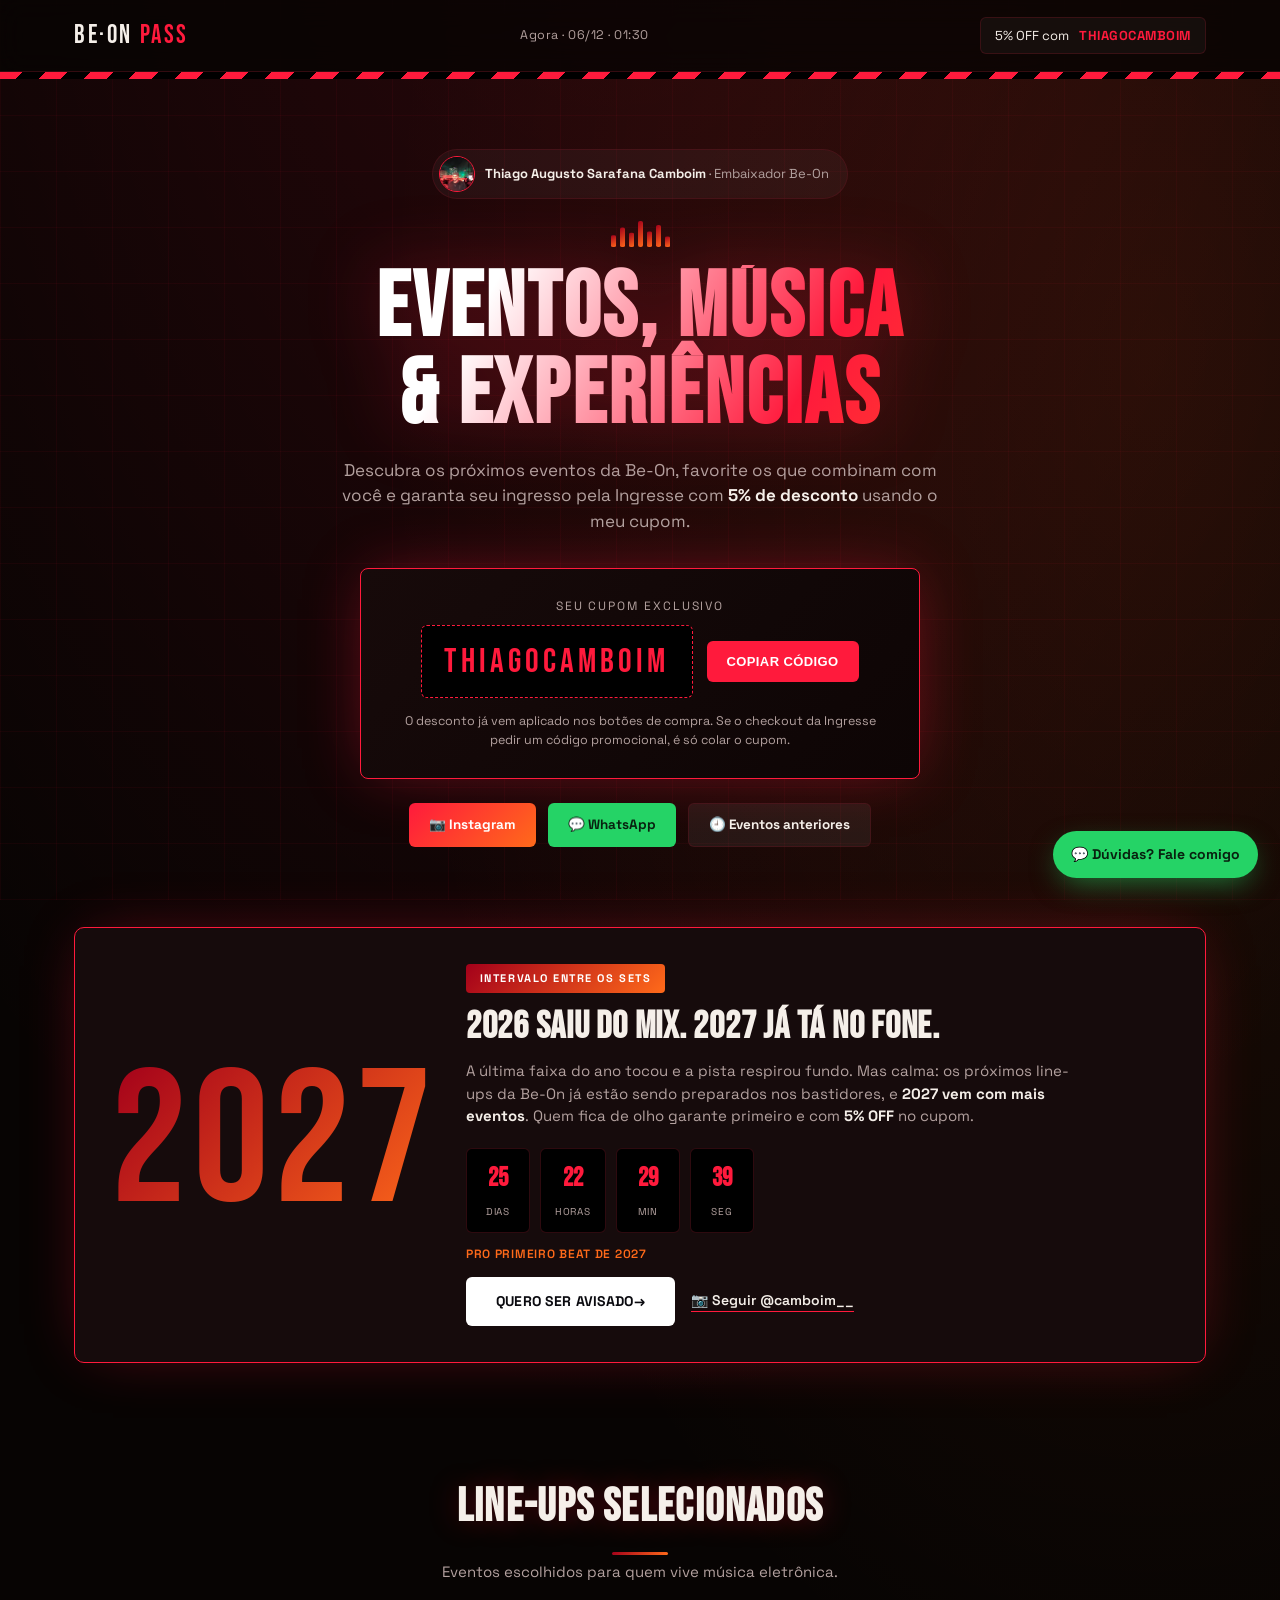
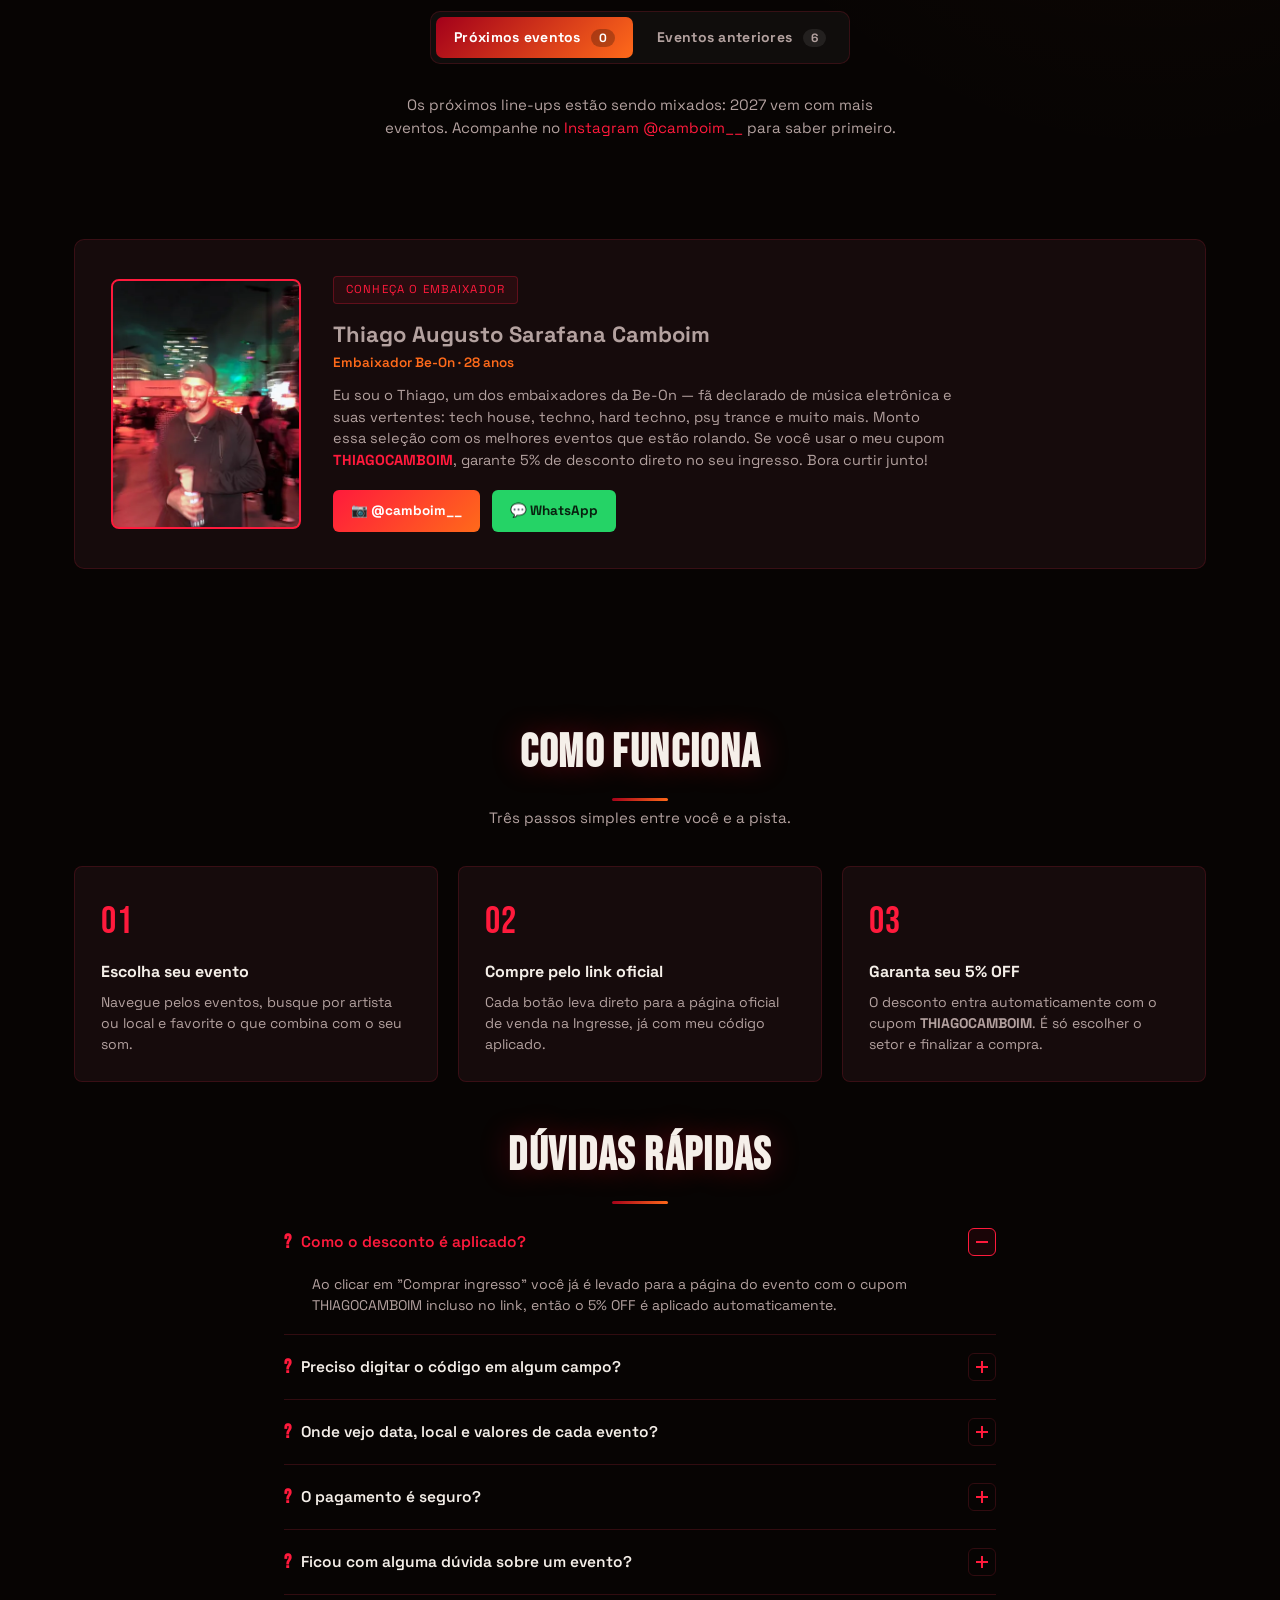
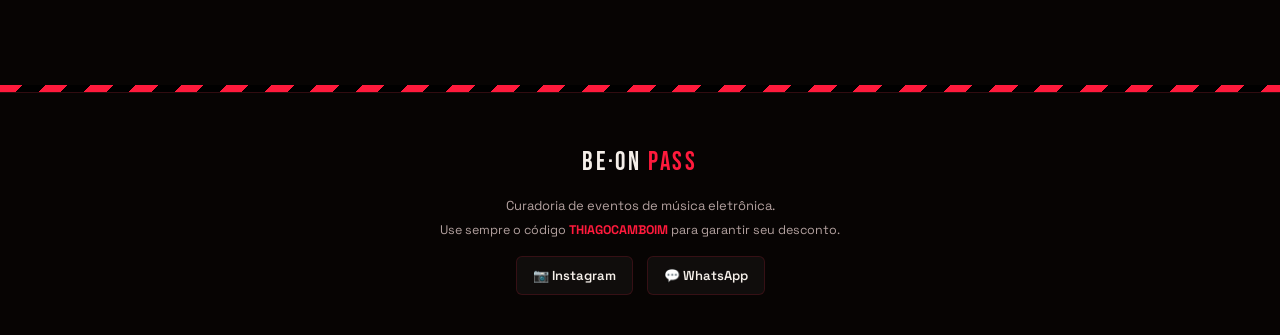
==== commit 7f679b70: "Mostra aviso de mais eventos em 2027 quando não houver próximos eventos O bloco 'Intervalo entre os " ====
--- a/index.html
+++ b/index.html
@@ -441,6 +441,34 @@
   </div>
 </section>
 
+<section class="soon" id="soon" hidden>
+  <div class="wrap">
+    <div class="soon-card">
+      <div class="soon-year display" aria-hidden="true">2027</div>
+      <div class="soon-body">
+        <span class="next-tag">Intervalo entre os sets</span>
+        <h3 class="display">2026 SAIU DO MIX. 2027 JÁ TÁ NO FONE.</h3>
+        <p class="soon-text">
+          A última faixa do ano tocou e a pista respirou fundo. Mas calma: os próximos line-ups da Be-On
+          já estão sendo preparados nos bastidores, e <b>2027 vem com mais eventos</b>.
+          Quem fica de olho garante primeiro e com <b>5% OFF</b> no cupom.
+        </p>
+        <div class="countdown" id="soonCountdown" aria-label="Contagem regressiva para 2027">
+          <div class="box"><b id="soon-days">--</b><span>Dias</span></div>
+          <div class="box"><b id="soon-hours">--</b><span>Horas</span></div>
+          <div class="box"><b id="soon-min">--</b><span>Min</span></div>
+          <div class="box"><b id="soon-sec">--</b><span>Seg</span></div>
+        </div>
+        <p class="soon-note" id="soonNote">pro primeiro beat de 2027</p>
+        <div class="soon-actions">
+          <a class="buy-btn" id="soonWa" href="https://wa.me/5511969236782?text=Oi%20Thiago!%20Me%20avisa%20quando%20sair%20evento%20da%20Be-On%20em%202027%3F" target="_blank" rel="noopener">QUERO SER AVISADO</a>
+          <a class="soon-link" href="https://www.instagram.com/camboim__/" target="_blank" rel="noopener">📷 Seguir @camboim__</a>
+        </div>
+      </div>
+    </div>
+  </div>
+</section>
+
 <section class="events" id="eventos">
   <div class="wrap">
     <h2 class="section-title display">LINE-UPS SELECIONADOS</h2>
@@ -459,7 +487,7 @@
       <button class="chip" id="favFilter" type="button" aria-pressed="false">♥ Favoritos<em id="favCount">0</em></button>
     </div>
 
-    <p class="no-events section-sub" id="noEvents" hidden>Novos eventos em breve. Acompanhe no <a href="https://www.instagram.com/camboim__/" target="_blank" rel="noopener" style="color:var(--accent)">Instagram @camboim__</a> para saber primeiro.</p>
+    <p class="no-events section-sub" id="noEvents" hidden>Os próximos line-ups estão sendo mixados: 2027 vem com mais eventos. Acompanhe no <a href="https://www.instagram.com/camboim__/" target="_blank" rel="noopener" style="color:var(--accent)">Instagram @camboim__</a> para saber primeiro.</p>
     <p class="no-events section-sub" id="noResults" hidden>Nenhum evento encontrado. Tente outro nome, artista, local ou mês.</p>
 
     <div class="events-grid" id="eventsGrid" role="tabpanel" aria-labelledby="tabUp">
--- a/css/estilo.css
+++ b/css/estilo.css
@@ -521,3 +521,100 @@
 @media (max-width: 420px){
   .topbar .wrap:has(.admin-btn:not([hidden])) .clock{display:none;}
 }
+
+/* ===== V4: movimento — tokens e microinterações =====
+   Linguagem única: respostas rápidas, nada em loop infinito, só transform/opacity/cores. */
+:root{
+  --dur-micro:120ms; --dur-base:200ms; --dur-enter:300ms;
+  --ease-out:cubic-bezier(.2,.8,.2,1); --ease-in:cubic-bezier(.4,0,1,1); --ease-std:cubic-bezier(.4,0,.2,1);
+  --press-scale:.97;
+}
+
+/* Feedback de toque/clique (funciona no celular, onde não existe hover) */
+.copy-btn, .buy-btn, .chip, .tab, .fav-btn, .card-actions a, .card-actions button,
+.hero-links a, .about-links a, .wa-float, .admin-btn, footer .social-links a,
+.bottom-nav a, .bottom-nav button{
+  -webkit-tap-highlight-color:transparent;
+  transition:transform var(--dur-micro) var(--ease-out), background-color var(--dur-micro) var(--ease-std),
+    color var(--dur-micro) var(--ease-std), border-color var(--dur-micro) var(--ease-std),
+    box-shadow var(--dur-base) var(--ease-std), opacity var(--dur-micro) var(--ease-std);
+}
+.copy-btn:active, .buy-btn:not(.soldout):active, .chip:active, .tab:active, .card-actions a:active,
+.card-actions button:active, .hero-links a:active, .about-links a:active, .wa-float:active, .admin-btn:active,
+footer .social-links a:active{transform:scale(var(--press-scale)) !important;}
+.fav-btn:active{transform:scale(.9) !important;}
+.bottom-nav a:active, .bottom-nav button:active{transform:scale(.92);}
+.faq-toggle{transition:border-color var(--dur-base) var(--ease-std), background-color var(--dur-base) var(--ease-std);}
+.faq-toggle::before, .faq-toggle::after{transition:opacity var(--dur-base) var(--ease-std), transform var(--dur-base) var(--ease-std);}
+.search{transition:border-color var(--dur-micro) var(--ease-std);}
+
+/* Card: elevação discreta (antes subia 6px e dava zoom na arte) — só em dispositivos com mouse */
+.event-card{transition:transform var(--dur-base) var(--ease-out), border-color var(--dur-base) var(--ease-std);}
+.event-card:hover{transform:none;}
+.event-card:hover .event-img{transform:none;}
+@media (hover:hover){
+  .event-card:hover{transform:translateY(-3px);}
+}
+.buy-btn:hover{transform:none;}
+.buy-btn:not(.soldout)::after{transition:transform var(--dur-micro) var(--ease-out);}
+
+/* Equalizer: toca 3 ciclos ao abrir a página e repousa num desenho estático (sem loop infinito) */
+.eq i{transform:scaleY(var(--r, .5)); animation:eq-fim 1.1s var(--ease-std) 3;}
+.eq i:nth-child(1){--r:.45} .eq i:nth-child(2){--r:.75} .eq i:nth-child(3){--r:.55} .eq i:nth-child(4){--r:1}
+.eq i:nth-child(5){--r:.6} .eq i:nth-child(6){--r:.85} .eq i:nth-child(7){--r:.4}
+@keyframes eq-fim{0%,100%{transform:scaleY(var(--r, .5))} 50%{transform:scaleY(.25)}}
+.eq i:nth-child(odd){animation-name:eq-fim-b;}
+@keyframes eq-fim-b{0%,100%{transform:scaleY(var(--r, .5))} 50%{transform:scaleY(1)}}
+
+/* "Faltam X dias" em destaque: pulsa duas vezes para chamar atenção e para */
+.countdown-pill.hot{animation:pulse 1.8s var(--ease-std) 2;}
+
+/* Toast com as curvas padrão */
+.toast{transition:opacity var(--dur-base) var(--ease-out), transform var(--dur-base) var(--ease-out);}
+@media (prefers-reduced-motion: reduce){
+  .copy-btn:active, .buy-btn:not(.soldout):active, .chip:active, .tab:active, .card-actions a:active,
+  .card-actions button:active, .hero-links a:active, .about-links a:active, .wa-float:active, .admin-btn:active,
+  footer .social-links a:active, .fav-btn:active, .bottom-nav a:active, .bottom-nav button:active{transform:none !important;}
+  .event-card:hover{transform:none;}
+}
+
+/* ===== V4 (P1): entradas e confirmações ===== */
+/* Revelar ao rolar: mais curto e mais perto (antes 600ms/22px); --d vem do JS para o stagger */
+.js .reveal{translate:0 10px;}
+.js .reveal.in{transition:opacity var(--dur-enter) var(--ease-out) var(--d, 0ms), translate var(--dur-enter) var(--ease-out) var(--d, 0ms),
+  transform var(--dur-base) var(--ease-out), border-color var(--dur-base) var(--ease-std);}
+
+/* Troca de aba (próximos/anteriores): a grade entra com fade curto */
+.events-grid.swap{animation:grid-in 180ms var(--ease-out);}
+@keyframes grid-in{from{opacity:0;}}
+
+/* ♥ ao favoritar: um "pop" curto confirma que salvou */
+.fav-btn.pop{animation:fav-pop 280ms var(--ease-out);}
+@keyframes fav-pop{0%{transform:scale(.8);} 55%{transform:scale(1.18);} 100%{transform:scale(1);}}
+
+/* EM BREVE (aparece sozinho quando não há próximos eventos) */
+section.soon{padding:20px 0 30px;}
+.soon-card{
+  position:relative; display:flex; align-items:center; gap:28px; overflow:hidden;
+  background:var(--card); border:1px solid var(--accent); border-radius:10px;
+  padding:36px; box-shadow:0 0 60px -18px #ff1a3c66;
+}
+.soon-year{
+  font-size:clamp(96px, 16vw, 190px); line-height:.85; flex-shrink:0;
+  background:var(--gradient); -webkit-background-clip:text; background-clip:text; color:transparent;
+  animation:soonPulse 2.4s ease-in-out infinite;
+}
+@keyframes soonPulse{0%,100%{opacity:.85; filter:drop-shadow(0 0 0 #ff1a3c00);}50%{opacity:1; filter:drop-shadow(0 0 22px #ff1a3c88);}}
+@media (prefers-reduced-motion: reduce){.soon-year{animation:none;}}
+.soon-body{display:flex; flex-direction:column; gap:14px; flex:1; min-width:0;}
+.soon-body h3{font-size:38px; letter-spacing:0.02em; line-height:1.05;}
+.soon-text{color:var(--text-dim); font-size:15px; max-width:620px;}
+.soon-text b{color:var(--text);}
+.soon-note{color:var(--accent3); font-size:12px; font-weight:600; letter-spacing:.06em; text-transform:uppercase; margin-top:-8px;}
+.soon-actions{display:flex; gap:16px; align-items:center; flex-wrap:wrap;}
+.soon-actions .buy-btn{margin-top:0; padding:14px 30px;}
+.soon-link{color:var(--text); font-weight:600; font-size:14px; border-bottom:1px solid var(--accent);}
+@media (max-width: 860px){
+  .soon-card{flex-direction:column; align-items:flex-start; padding:26px 22px; gap:10px;}
+  .soon-body h3{font-size:32px;}
+}
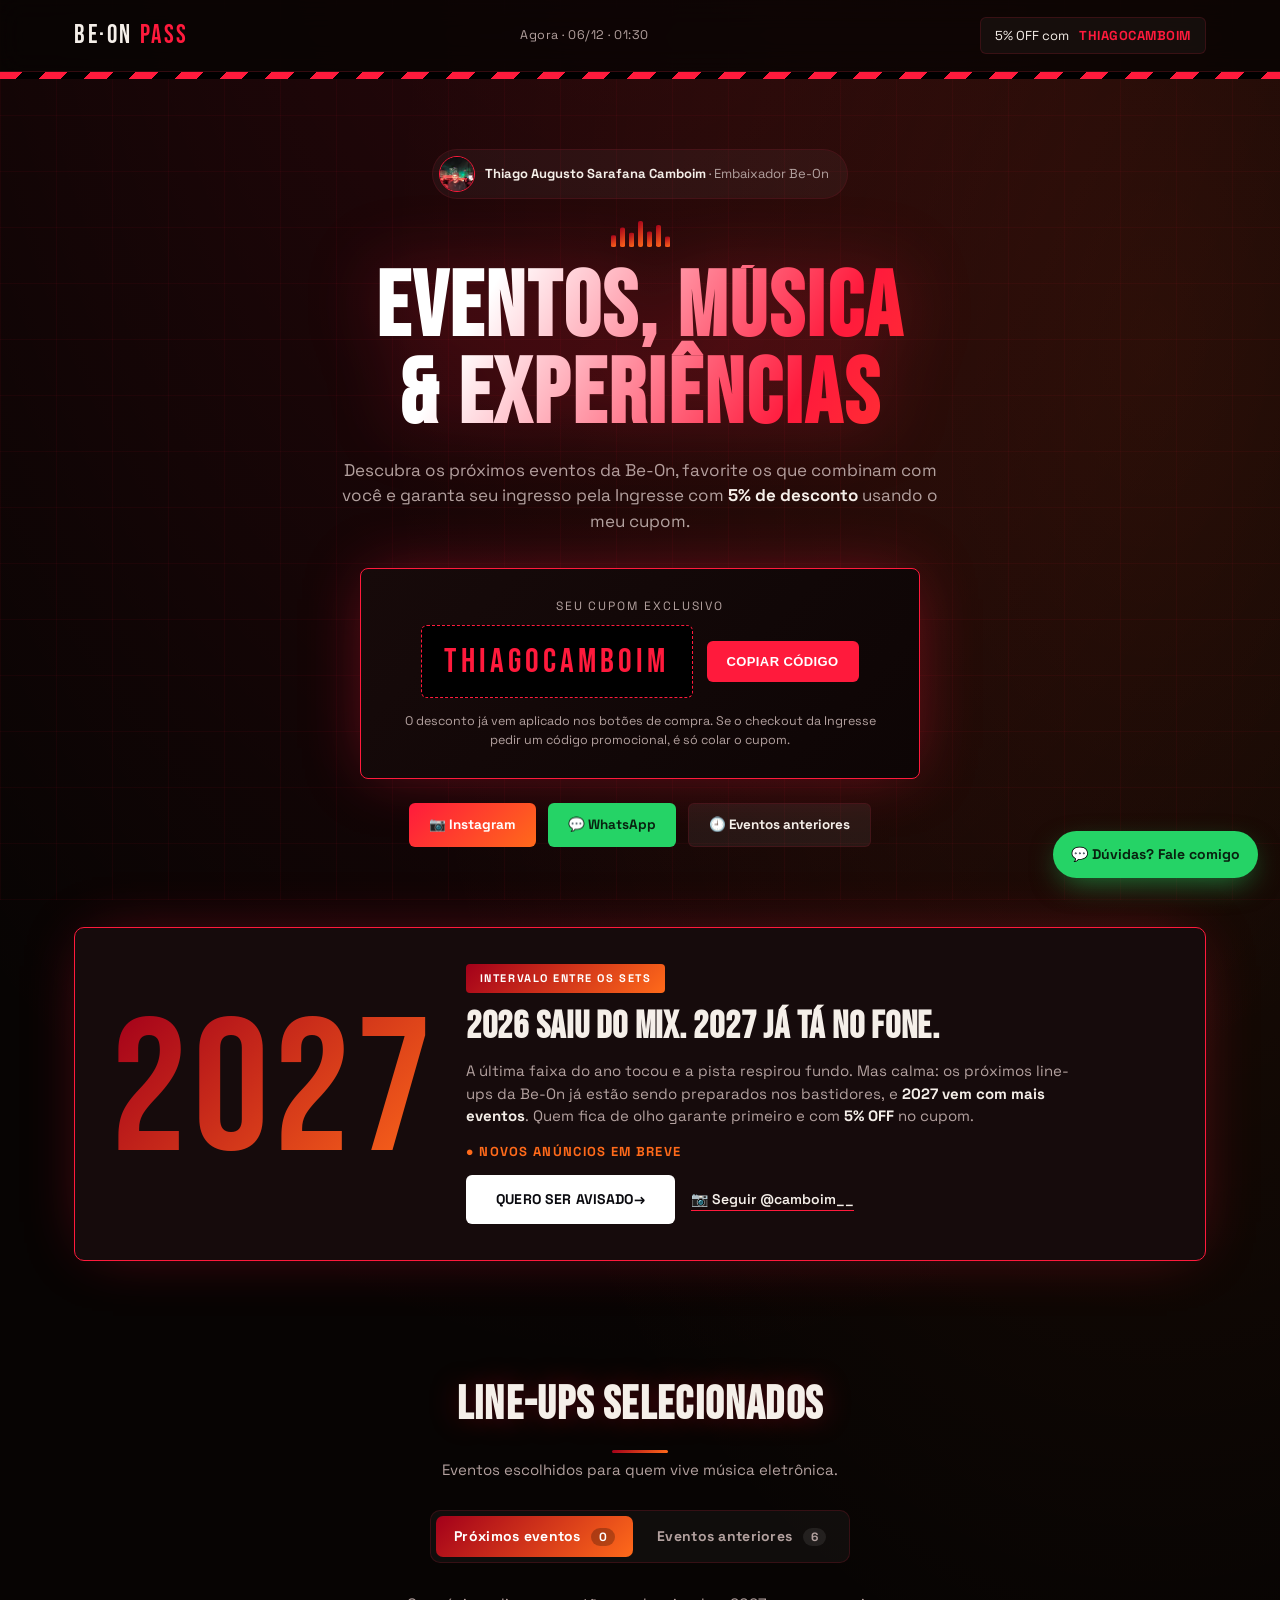
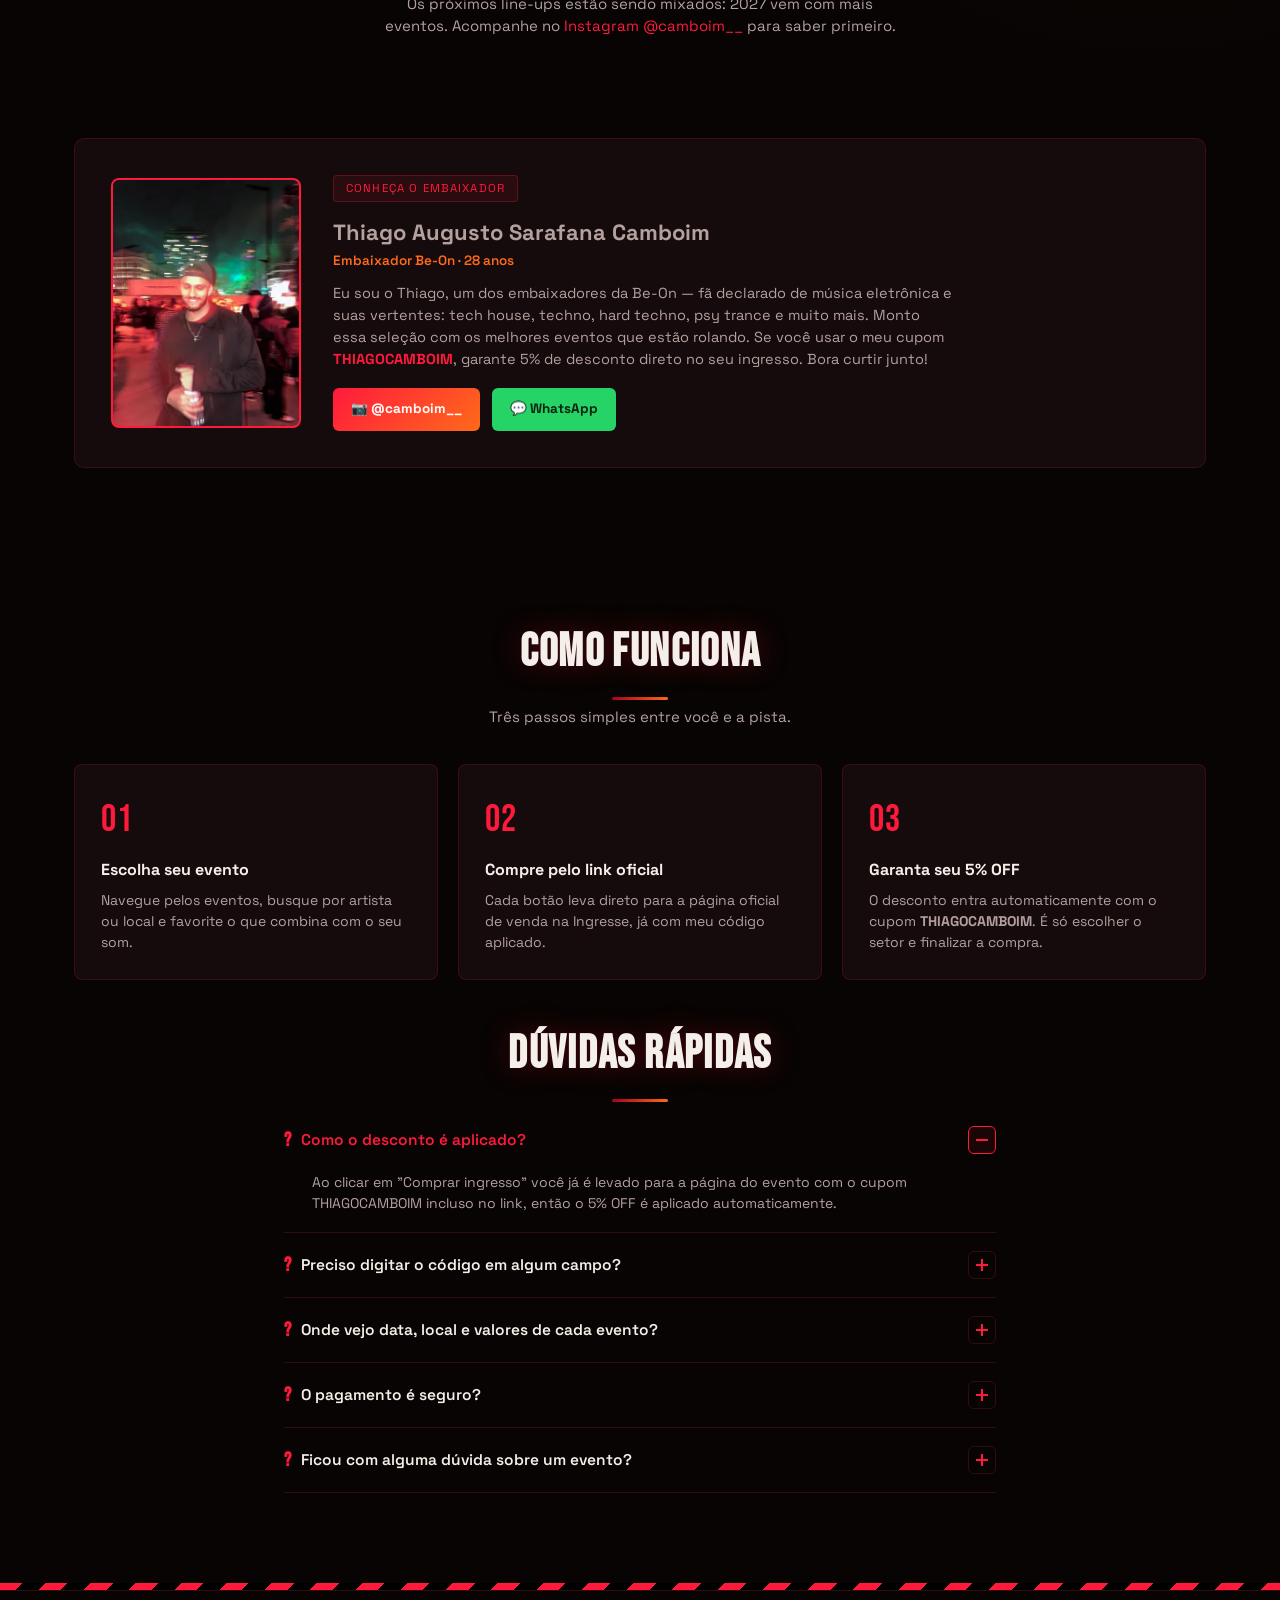
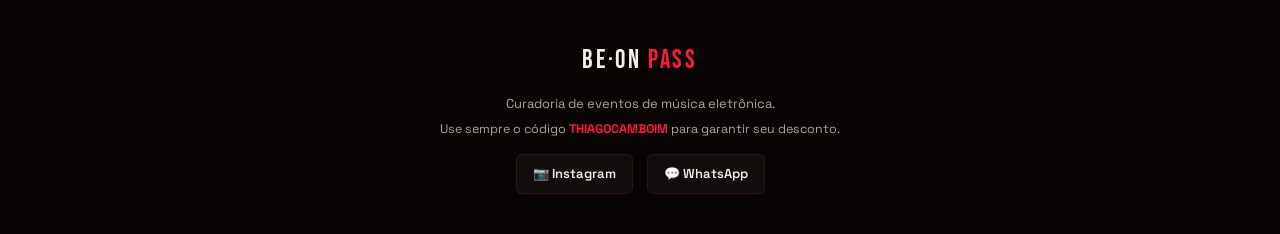
==== commit 38e62bf0: "Troca a contagem para 2027 por 'Novos anúncios em breve' As datas dos próximos anúncios ainda não fo" ====
--- a/index.html
+++ b/index.html
@@ -453,13 +453,7 @@
           já estão sendo preparados nos bastidores, e <b>2027 vem com mais eventos</b>.
           Quem fica de olho garante primeiro e com <b>5% OFF</b> no cupom.
         </p>
-        <div class="countdown" id="soonCountdown" aria-label="Contagem regressiva para 2027">
-          <div class="box"><b id="soon-days">--</b><span>Dias</span></div>
-          <div class="box"><b id="soon-hours">--</b><span>Horas</span></div>
-          <div class="box"><b id="soon-min">--</b><span>Min</span></div>
-          <div class="box"><b id="soon-sec">--</b><span>Seg</span></div>
-        </div>
-        <p class="soon-note" id="soonNote">pro primeiro beat de 2027</p>
+        <p class="soon-note">● Novos anúncios em breve</p>
         <div class="soon-actions">
           <a class="buy-btn" id="soonWa" href="https://wa.me/5511969236782?text=Oi%20Thiago!%20Me%20avisa%20quando%20sair%20evento%20da%20Be-On%20em%202027%3F" target="_blank" rel="noopener">QUERO SER AVISADO</a>
           <a class="soon-link" href="https://www.instagram.com/camboim__/" target="_blank" rel="noopener">📷 Seguir @camboim__</a>
--- a/css/estilo.css
+++ b/css/estilo.css
@@ -610,7 +610,9 @@
 .soon-body h3{font-size:38px; letter-spacing:0.02em; line-height:1.05;}
 .soon-text{color:var(--text-dim); font-size:15px; max-width:620px;}
 .soon-text b{color:var(--text);}
-.soon-note{color:var(--accent3); font-size:12px; font-weight:600; letter-spacing:.06em; text-transform:uppercase; margin-top:-8px;}
+.soon-note{color:var(--accent3); font-size:13px; font-weight:700; letter-spacing:.1em; text-transform:uppercase; animation:soonBlink 1.6s ease-in-out infinite;}
+@keyframes soonBlink{50%{opacity:.45;}}
+@media (prefers-reduced-motion: reduce){.soon-note{animation:none;}}
 .soon-actions{display:flex; gap:16px; align-items:center; flex-wrap:wrap;}
 .soon-actions .buy-btn{margin-top:0; padding:14px 30px;}
 .soon-link{color:var(--text); font-weight:600; font-size:14px; border-bottom:1px solid var(--accent);}
